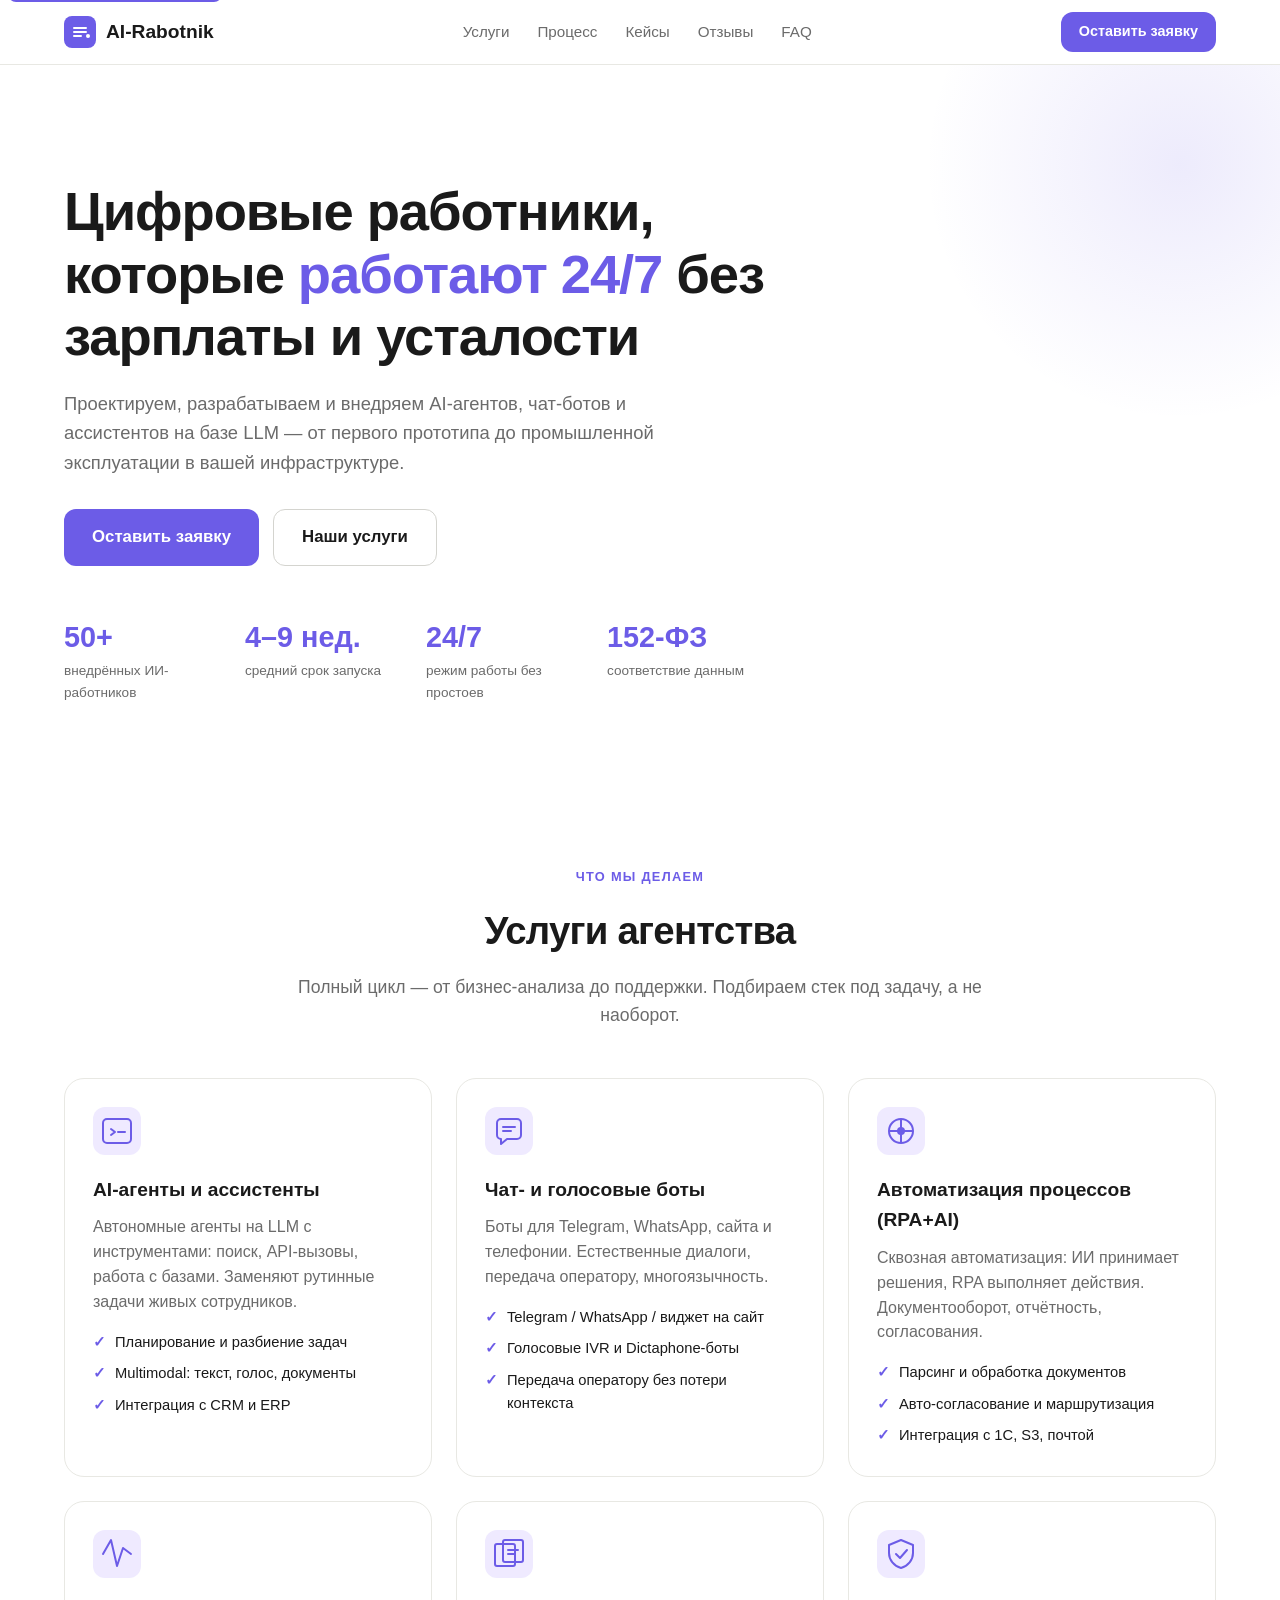
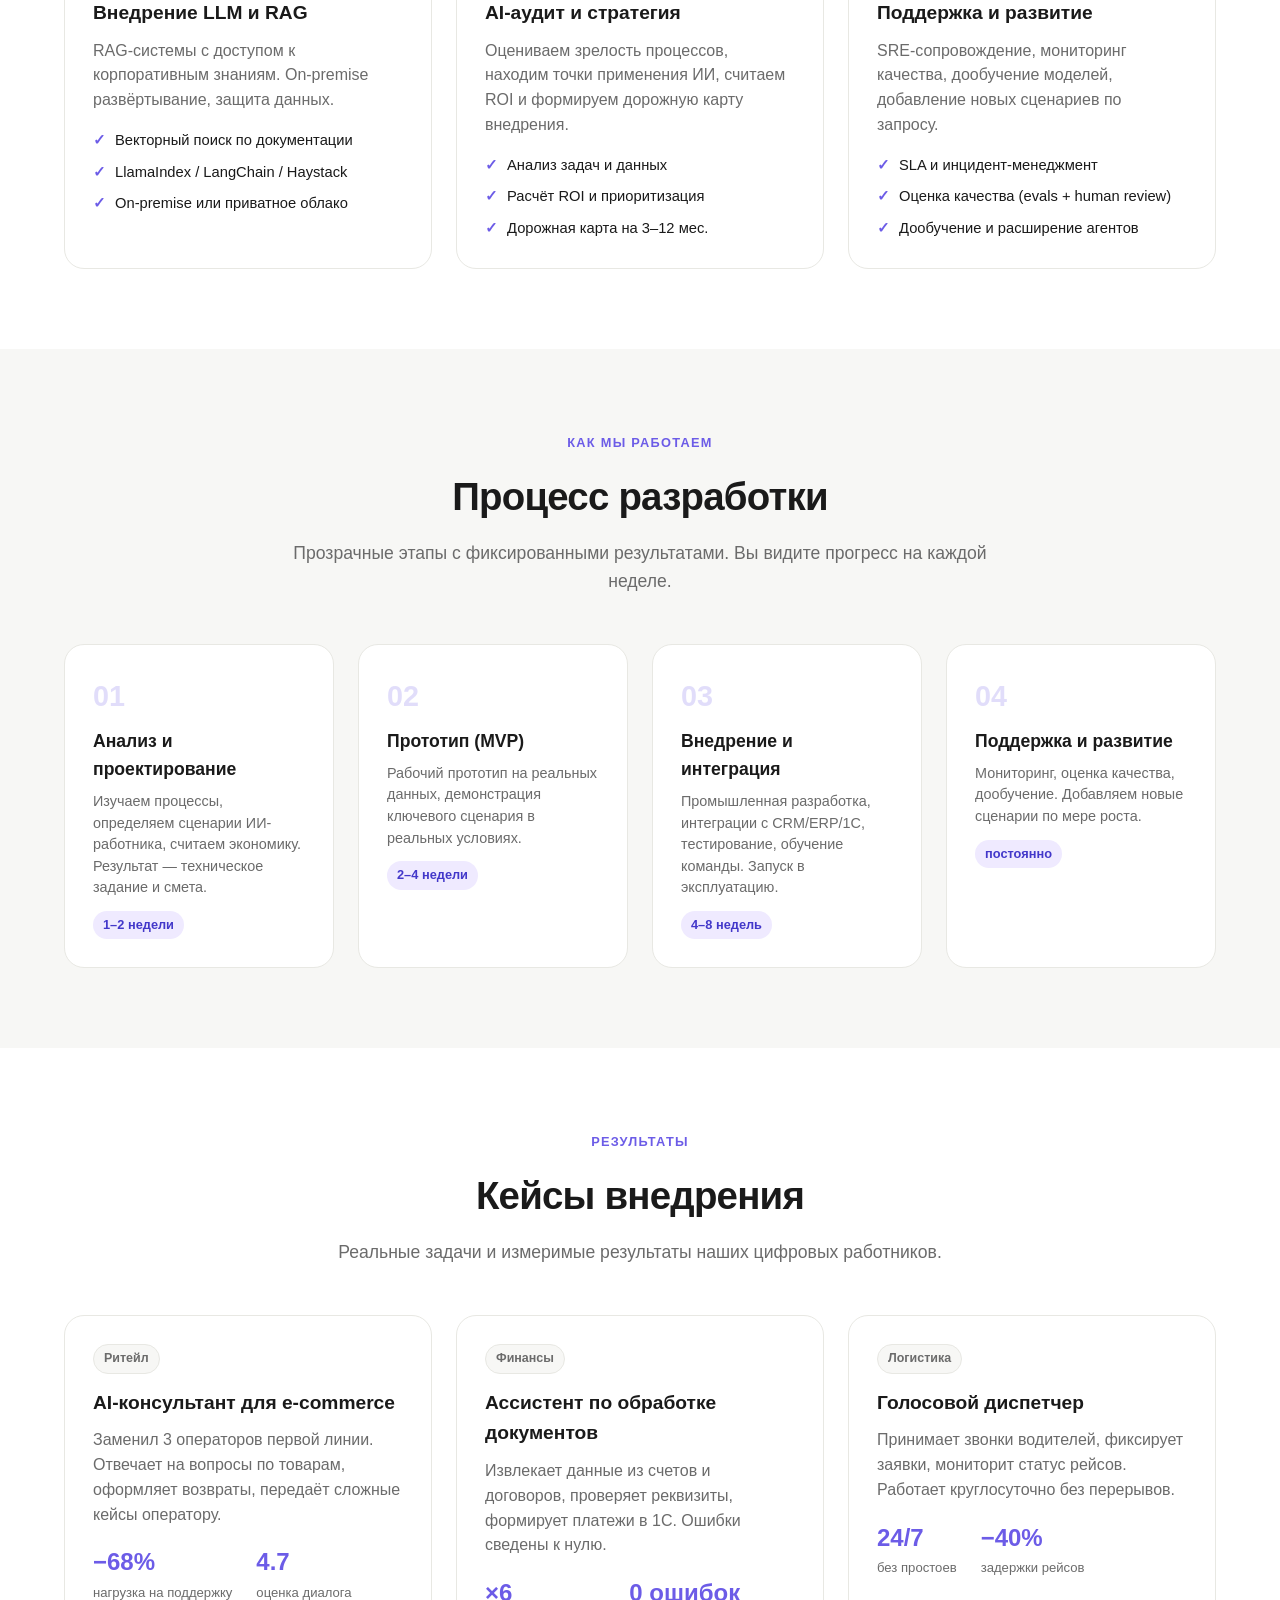
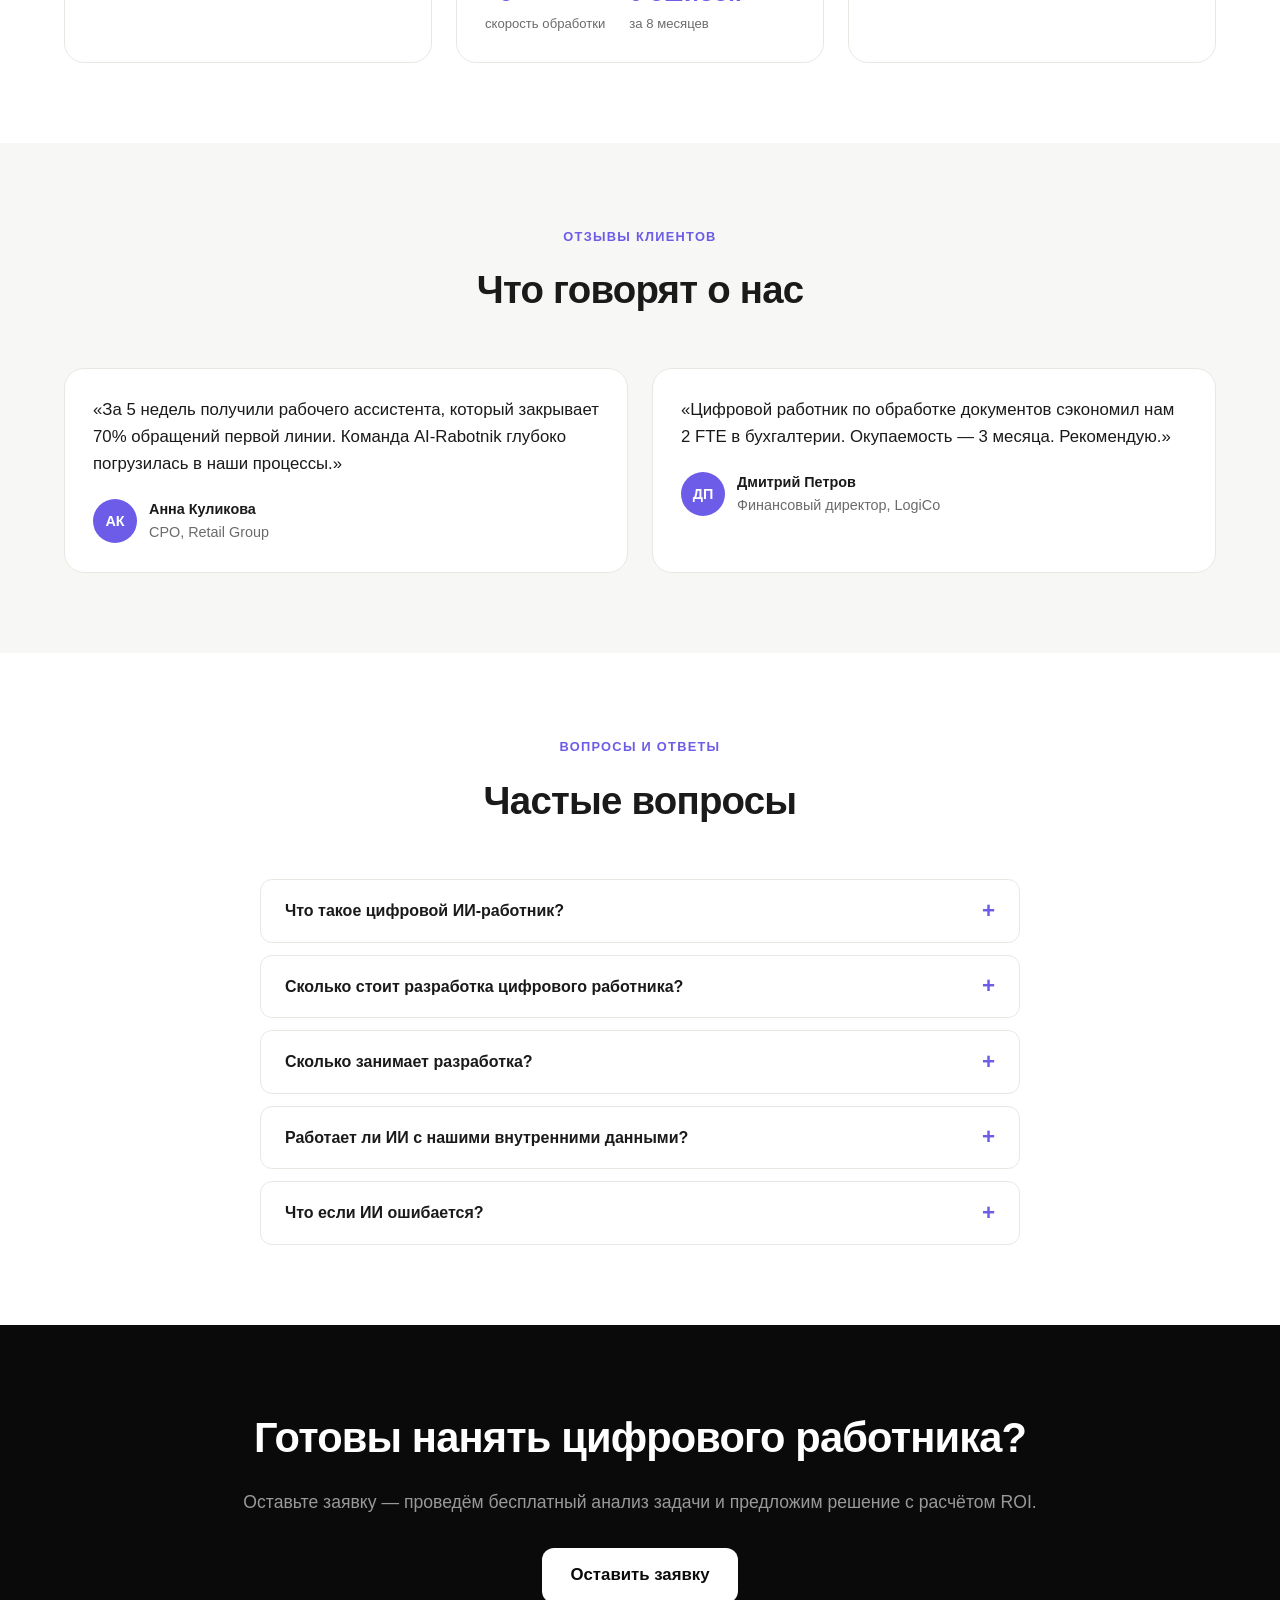
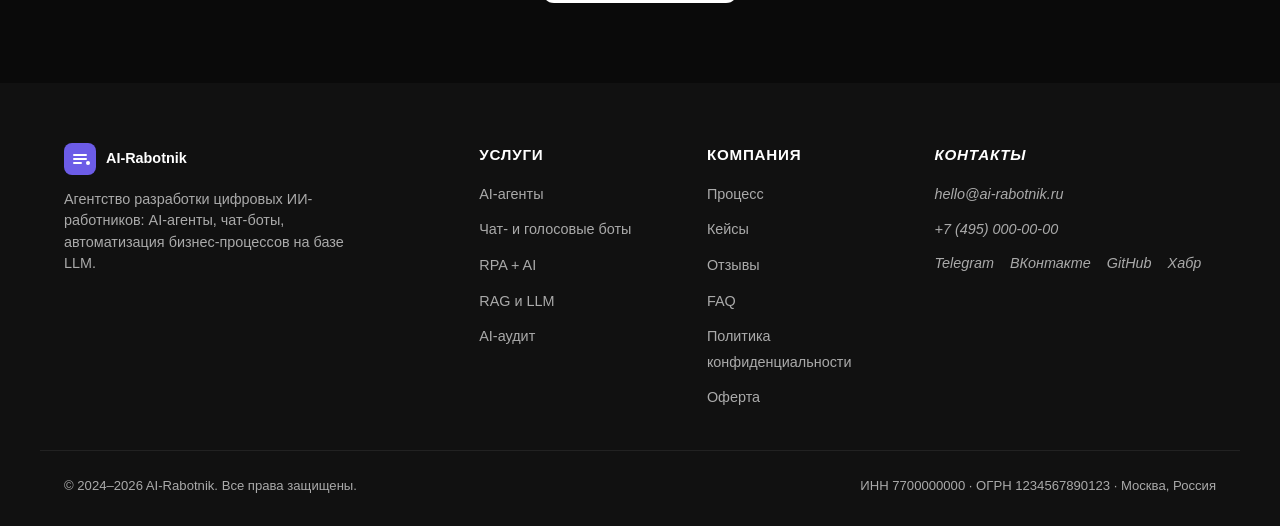
==== ai-rabotnik/index.html @ 041da6f4 "feat(ai-rabotnik): production-ready UI — responsive nav, remove AI-template tells, fix hero/burger -" ====
<!DOCTYPE html>
<html lang="ru">
<head>
<meta charset="UTF-8">
<meta name="viewport" content="width=device-width, initial-scale=1.0">
<meta name="theme-color" content="#0a0a0a">

<title>AI-Rabotnik — Разработка цифровых ИИ-работников для бизнеса</title>
<meta name="description" content="AI-Rabotnik — агентство разработки цифровых работников на базе ИИ. Создаём AI-агентов, чат-ботов, ассистентов и автоматизируем бизнес-процессы. Анализ, прототип, внедрение, поддержка.">
<meta name="keywords" content="цифровые работники, AI-агенты, ИИ-ассистенты, чат-боты, автоматизация бизнеса, AI-разработка, цифровые сотрудники, LLM-агенты, RPA, AI-автоматизация">
<meta name="author" content="AI-Rabotnik">
<meta name="robots" content="index, follow, max-snippet:-1, max-image-preview:large, max-video-preview:-1">
<meta name="googlebot" content="index, follow">
<meta name="yandex" content="index, follow">
<link rel="canonical" href="https://ai-rabotnik.ru/">

<!-- Open Graph / Facebook -->
<meta property="og:type" content="website">
<meta property="og:url" content="https://ai-rabotnik.ru/">
<meta property="og:title" content="AI-Rabotnik — Разработка цифровых ИИ-работников для бизнеса">
<meta property="og:description" content="Создаём цифровых работников на базе ИИ: AI-агенты, чат-боты, ассистенты, автоматизация бизнес-процессов. От анализа до поддержки.">
<meta property="og:image" content="https://ai-rabotnik.ru/assets/img/og-cover.png">
<meta property="og:locale" content="ru_RU">
<meta property="og:site_name" content="AI-Rabotnik">

<!-- Twitter Card -->
<meta name="twitter:card" content="summary_large_image">
<meta name="twitter:url" content="https://ai-rabotnik.ru/">
<meta name="twitter:title" content="AI-Rabotnik — Разработка цифровых ИИ-работников">
<meta name="twitter:description" content="Создаём цифровых работников на базе ИИ: AI-агенты, чат-боты, ассистенты, автоматизация бизнес-процессов.">
<meta name="twitter:image" content="https://ai-rabotnik.ru/assets/img/og-cover.png">

<!-- Icons / Manifest -->
<link rel="icon" type="image/svg+xml" href="assets/icons/favicon.svg">
<link rel="icon" type="image/png" sizes="192x192" href="assets/icons/icon-192.png">
<link rel="icon" type="image/x-icon" href="assets/icons/favicon.ico">
<link rel="apple-touch-icon" href="assets/icons/icon-192.png">
<link rel="manifest" href="manifest.json">

<!-- Preconnect для аналитики -->
<link rel="preconnect" href="https://www.google-analytics.com">
<link rel="preconnect" href="https://mc.yandex.ru">

<!-- Structured Data: Organization -->
<script type="application/ld+json">
{
  "@context": "https://schema.org",
  "@type": "Organization",
  "name": "AI-Rabotnik",
  "url": "https://ai-rabotnik.ru",
  "description": "Агентство разработки цифровых ИИ-работников: AI-агенты, чат-боты, ассистенты, автоматизация бизнес-процессов.",
  "logo": "https://ai-rabotnik.ru/assets/icons/icon-512.png",
  "email": "hello@ai-rabotnik.ru",
  "telephone": "+7-495-000-00-00",
  "address": {
    "@type": "PostalAddress",
    "addressCountry": "RU",
    "addressLocality": "Москва"
  },
  "sameAs": [
    "https://t.me/ai_rabotnik",
    "https://vk.com/ai_rabotnik",
    "https://github.com/ai-rabotnik",
    "https://habr.com/ru/users/ai-rabotnik/"
  ]
}
</script>

<!-- Structured Data: Service -->
<script type="application/ld+json">
{
  "@context": "https://schema.org",
  "@type": "ProfessionalService",
  "name": "AI-Rabotnik — Разработка цифровых ИИ-работников",
  "image": "https://ai-rabotnik.ru/assets/img/og-cover.png",
  "priceRange": "₽₽",
  "url": "https://ai-rabotnik.ru",
  "telephone": "+7-495-000-00-00",
  "address": {
    "@type": "PostalAddress",
    "addressLocality": "Москва",
    "addressCountry": "RU"
  },
  "makesOffer": [
    {"@type":"Offer","itemOffered":{"@type":"Service","name":"AI-агенты и автономные ассистенты"}},
    {"@type":"Offer","itemOffered":{"@type":"Service","name":"Чат-боты и голосовые ассистенты"}},
    {"@type":"Offer","itemOffered":{"@type":"Service","name":"Автоматизация бизнес-процессов (RPA+AI)"}},
    {"@type":"Offer","itemOffered":{"@type":"Service","name":"Внедрение LLM и RAG-систем"}}
  ]
}
</script>

<!-- Structured Data: FAQ -->
<script type="application/ld+json">
{
  "@context": "https://schema.org",
  "@type": "FAQPage",
  "mainEntity": [
    {"@type":"Question","name":"Что такое цифровой ИИ-работник?","acceptedAnswer":{"@type":"Answer","text":"Цифровой ИИ-работник — это программный агент на базе больших языковых моделей (LLM), который выполняет задачи сотрудника: отвечает клиентам, обрабатывает документы, анализирует данные и принимает решения по заданным правилам."}},
    {"@type":"Question","name":"Сколько стоит разработка цифрового работника?","acceptedAnswer":{"@type":"Answer","text":"Стоимость зависит от сложности: прототип MVP — от 150 000 ₽, корпоративное решение с интеграциями — от 500 000 ₽. Точную смету вы получите после бесплатного анализа задачи."}},
    {"@type":"Question","name":"Сколько занимает разработка?","acceptedAnswer":{"@type":"Answer","text":"Прототип (MVP) — 2–4 недели. Внедрение с интеграциями — 6–12 недель. Сроки фиксируются в договоре."}},
    {"@type":"Question","name":"Работает ли ИИ с нашими внутренними данными?","acceptedAnswer":{"@type":"Answer","text":"Да. Мы разворачиваем LLM в вашей инфраструктуре (on-premise) или в приватном облаке. Данные не покидают ваш периметр, что соответствует 152-ФЗ."}}
  ]
}
</script>

<!-- Styles -->
<link rel="stylesheet" href="styles.css">

<!--
  Аналитика (GA4 + Яндекс.Метрика).
  Скрипты загружаются ТОЛЬКО при задании реальных ID ниже — иначе не шлют
  «битых» запросов и не засоряют консоль при запуске (G-XXXXXXXXXX и 0 = выключено).
  GA_ID: ваш Measurement ID вида G-XXXXXXX
  YM_ID: ваш числовой ID счётчика Метрики
-->
<script>
  window.GA_ID = 'G-XXXXXXXXXX';   // ← замените на реальный G-... для включения GA4
  window.YM_ID = 0;                // ← замените на числовой ID для включения Метрики

  window.dataLayer = window.dataLayer || [];
  function gtag(){dataLayer.push(arguments);}
  gtag('js', new Date());

  // GA включён, только если задан реальный Measurement ID (не плейсхолдер и
  // соответствует формату G-XXXXXXXXXX, где X — буква/цифра).
  var GA_PLACEHOLDER = 'G-XXXXXXXXXX';
  var gaReady = !!window.GA_ID && window.GA_ID !== GA_PLACEHOLDER &&
                /^G-[A-Z0-9]{10}$/.test(window.GA_ID);
  if (gaReady) {
    var ga = document.createElement('script');
    ga.async = true;
    ga.src = 'https://www.googletagmanager.com/gtag/js?id=' + window.GA_ID;
    document.head.appendChild(ga);
    gtag('config', window.GA_ID, { anonymize_ip: true });
  }

  if (window.YM_ID && window.YM_ID !== 0) {
    (function(m,e,t,r,i,k,a){
      m[i]=m[i]||function(){(m[i].a=m[i].a||[]).push(arguments)};
      m[i].l=1*new Date();
      for (var j=0; j<document.scripts.length; j++) { if (document.scripts[j].src===r) { return; } }
      k=e.createElement(t), a=e.getElementsByTagName(t)[0], k.async=1, k.src=r, a.parentNode.insertBefore(k,a);
    })(window, document, "script", "https://mc.yandex.ru/metrika/tag.js", "ym");
    try { ym(window.YM_ID, "init", { clickmap:true, trackLinks:true, accurateTrackBounce:true, webvisor:true }); } catch(e){}
  }
</script>
<noscript><div><img src="https://mc.yandex.ru/watch/0" style="position:absolute;left:-9999px" alt=""></div></noscript>
</head>

<body>
<!-- Yandex.Metrika counter (noscript alt already above) -->

<!-- Skip-link для доступности -->
<a href="#main" class="skip-link" aria-label="Перейти к основному контенту">Перейти к содержимому</a>

<!-- ============ HEADER / NAV ============ -->
<header class="site-header" id="top">
  <div class="container nav-bar">
    <a href="#top" class="logo" aria-label="AI-Rabotnik — главная">
      <span class="logo-mark" aria-hidden="true">
        <svg width="32" height="32" viewBox="0 0 32 32" fill="none"><rect width="32" height="32" rx="8" fill="#6C5CE7"/><path d="M10 12h12M10 16h12M10 20h7" stroke="#fff" stroke-width="2" stroke-linecap="round"/><circle cx="24" cy="20" r="2" fill="#fff"/></svg>
      </span>
      <span class="logo-text">AI-Rabotnik</span>
    </a>
    <nav class="main-nav" aria-label="Основная навигация">
      <a href="#services">Услуги</a>
      <a href="#process">Процесс</a>
      <a href="#cases">Кейсы</a>
      <a href="#reviews">Отзывы</a>
      <a href="#faq">FAQ</a>
    </nav>
    <button class="btn btn-primary nav-cta" data-open-modal data-analytics="cta_header">Оставить заявку</button>
    <button class="burger" aria-label="Меню" aria-expanded="false" aria-controls="mobileMenu">
      <span></span><span></span><span></span>
    </button>
  </div>
  <nav class="mobile-nav" id="mobileMenu" aria-label="Мобильная навигация" hidden>
    <a href="#services">Услуги</a>
    <a href="#process">Процесс</a>
    <a href="#cases">Кейсы</a>
    <a href="#reviews">Отзывы</a>
    <a href="#faq">FAQ</a>
    <button class="btn btn-primary" data-open-modal>Оставить заявку</button>
  </nav>
</header>

<main id="main">
<!-- ============ HERO ============ -->
<section class="hero" aria-label="Главный блок">
  <div class="hero-glow" aria-hidden="true"></div>
  <div class="container">
  <div class="hero-inner">
    <h1 class="hero-title">
      Цифровые работники, которые <span class="accent">работают 24/7</span> без зарплаты и усталости
    </h1>
    <p class="hero-sub">
      Проектируем, разрабатываем и внедряем AI-агентов, чат-ботов и ассистентов на базе LLM —
      от первого прототипа до промышленной эксплуатации в вашей инфраструктуре.
    </p>
    <div class="hero-actions">
      <button class="btn btn-primary btn-lg" data-open-modal data-analytics="cta_hero">Оставить заявку</button>
      <a href="#services" class="btn btn-ghost btn-lg" data-analytics="scroll_services">Наши услуги</a>
    </div>
    <dl class="hero-stats">
      <div><dt>50+</dt><dd>внедрённых ИИ-работников</dd></div>
      <div><dt>4–9 нед.</dt><dd>средний срок запуска</dd></div>
      <div><dt>24/7</dt><dd>режим работы без простоев</dd></div>
      <div><dt>152-ФЗ</dt><dd>соответствие данным</dd></div>
    </dl>
  </div>
  </div>
</section>

<!-- ============ SERVICES ============ -->
<section class="section" id="services" aria-labelledby="services-h">
  <div class="container">
    <header class="section-head">
      <span class="eyebrow">Что мы делаем</span>
      <h2 id="services-h" class="section-title">Услуги агентства</h2>
      <p class="section-sub">Полный цикл — от бизнес-анализа до поддержки. Подбираем стек под задачу, а не наоборот.</p>
    </header>
    <div class="grid grid-3">
      <article class="card service-card">
        <div class="card-icon" aria-hidden="true">
          <svg width="40" height="40" viewBox="0 0 40 40" fill="none"><rect x="6" y="8" width="28" height="24" rx="4" stroke="currentColor" stroke-width="2"/><path d="M14 18l4 3-4 3M21 21h7" stroke="currentColor" stroke-width="2" stroke-linecap="round" stroke-linejoin="round"/></svg>
        </div>
        <h3 class="card-title">AI-агенты и ассистенты</h3>
        <p class="card-text">Автономные агенты на LLM с инструментами: поиск, API-вызовы, работа с базами. Заменяют рутинные задачи живых сотрудников.</p>
        <ul class="card-list"><li>Планирование и разбиение задач</li><li>Multimodal: текст, голос, документы</li><li>Интеграция с CRM и ERP</li></ul>
      </article>
      <article class="card service-card">
        <div class="card-icon" aria-hidden="true">
          <svg width="40" height="40" viewBox="0 0 40 40" fill="none"><path d="M8 12a4 4 0 014-4h16a4 4 0 014 4v12a4 4 0 01-4 4H18l-6 5v-5h-0a4 4 0 01-4-4V12z" stroke="currentColor" stroke-width="2" stroke-linejoin="round"/><path d="M14 16h12M14 20h8" stroke="currentColor" stroke-width="2" stroke-linecap="round"/></svg>
        </div>
        <h3 class="card-title">Чат- и голосовые боты</h3>
        <p class="card-text">Боты для Telegram, WhatsApp, сайта и телефонии. Естественные диалоги, передача оператору, многоязычность.</p>
        <ul class="card-list"><li>Telegram / WhatsApp / виджет на сайт</li><li>Голосовые IVR и Dictaphone-боты</li><li>Передача оператору без потери контекста</li></ul>
      </article>
      <article class="card service-card">
        <div class="card-icon" aria-hidden="true">
          <svg width="40" height="40" viewBox="0 0 40 40" fill="none"><circle cx="20" cy="20" r="12" stroke="currentColor" stroke-width="2"/><path d="M20 8v24M8 20h24" stroke="currentColor" stroke-width="2"/><circle cx="20" cy="20" r="4" fill="currentColor"/></svg>
        </div>
        <h3 class="card-title">Автоматизация процессов (RPA+AI)</h3>
        <p class="card-text">Сквозная автоматизация: ИИ принимает решения, RPA выполняет действия. Документооборот, отчётность, согласования.</p>
        <ul class="card-list"><li>Парсинг и обработка документов</li><li>Авто-согласование и маршрутизация</li><li>Интеграция с 1С, S3, почтой</li></ul>
      </article>
      <article class="card service-card">
        <div class="card-icon" aria-hidden="true">
          <svg width="40" height="40" viewBox="0 0 40 40" fill="none"><path d="M6 20l8-14 6 26 6-18 8 6" stroke="currentColor" stroke-width="2" stroke-linejoin="round" stroke-linecap="round"/></svg>
        </div>
        <h3 class="card-title">Внедрение LLM и RAG</h3>
        <p class="card-text">RAG-системы с доступом к корпоративным знаниям. On-premise развёртывание, защита данных.</p>
        <ul class="card-list"><li>Векторный поиск по документации</li><li>LlamaIndex / LangChain / Haystack</li><li>On-premise или приватное облако</li></ul>
      </article>
      <article class="card service-card">
        <div class="card-icon" aria-hidden="true">
          <svg width="40" height="40" viewBox="0 0 40 40" fill="none"><rect x="6" y="10" width="20" height="22" rx="2" stroke="currentColor" stroke-width="2"/><rect x="14" y="6" width="20" height="22" rx="2" stroke="currentColor" stroke-width="2"/><path d="M19 16h10M19 20h6" stroke="currentColor" stroke-width="2" stroke-linecap="round"/></svg>
        </div>
        <h3 class="card-title">AI-аудит и стратегия</h3>
        <p class="card-text">Оцениваем зрелость процессов, находим точки применения ИИ, считаем ROI и формируем дорожную карту внедрения.</p>
        <ul class="card-list"><li>Анализ задач и данных</li><li>Расчёт ROI и приоритизация</li><li>Дорожная карта на 3–12 мес.</li></ul>
      </article>
      <article class="card service-card">
        <div class="card-icon" aria-hidden="true">
          <svg width="40" height="40" viewBox="0 0 40 40" fill="none"><path d="M20 6l12 5v8c0 7-5 13-12 15-7-2-12-8-12-15v-8l12-5z" stroke="currentColor" stroke-width="2" stroke-linejoin="round"/><path d="M15 20l4 4 7-8" stroke="currentColor" stroke-width="2" stroke-linecap="round" stroke-linejoin="round"/></svg>
        </div>
        <h3 class="card-title">Поддержка и развитие</h3>
        <p class="card-text">SRE-сопровождение, мониторинг качества, дообучение моделей, добавление новых сценариев по запросу.</p>
        <ul class="card-list"><li>SLA и инцидент-менеджмент</li><li>Оценка качества (evals + human review)</li><li>Дообучение и расширение агентов</li></ul>
      </article>
    </div>
  </div>
</section>

<!-- ============ PROCESS ============ -->
<section class="section section-alt" id="process" aria-labelledby="process-h">
  <div class="container">
    <header class="section-head">
      <span class="eyebrow">Как мы работаем</span>
      <h2 id="process-h" class="section-title">Процесс разработки</h2>
      <p class="section-sub">Прозрачные этапы с фиксированными результатами. Вы видите прогресс на каждой неделе.</p>
    </header>
    <ol class="process-list">
      <li class="process-item">
        <span class="step-num">01</span>
        <h3>Анализ и проектирование</h3>
        <p>Изучаем процессы, определяем сценарии ИИ-работника, считаем экономику. Результат — техническое задание и смета.</p>
        <span class="step-time">1–2 недели</span>
      </li>
      <li class="process-item">
        <span class="step-num">02</span>
        <h3>Прототип (MVP)</h3>
        <p>Рабочий прототип на реальных данных, демонстрация ключевого сценария в реальных условиях.</p>
        <span class="step-time">2–4 недели</span>
      </li>
      <li class="process-item">
        <span class="step-num">03</span>
        <h3>Внедрение и интеграция</h3>
        <p>Промышленная разработка, интеграции с CRM/ERP/1С, тестирование, обучение команды. Запуск в эксплуатацию.</p>
        <span class="step-time">4–8 недель</span>
      </li>
      <li class="process-item">
        <span class="step-num">04</span>
        <h3>Поддержка и развитие</h3>
        <p>Мониторинг, оценка качества, дообучение. Добавляем новые сценарии по мере роста.</p>
        <span class="step-time">постоянно</span>
      </li>
    </ol>
  </div>
</section>

<!-- ============ CASES ============ -->
<section class="section" id="cases" aria-labelledby="cases-h">
  <div class="container">
    <header class="section-head">
      <span class="eyebrow">Результаты</span>
      <h2 id="cases-h" class="section-title">Кейсы внедрения</h2>
      <p class="section-sub">Реальные задачи и измеримые результаты наших цифровых работников.</p>
    </header>
    <div class="grid grid-3">
      <article class="card case-card">
        <div class="case-tag">Ритейл</div>
        <h3 class="card-title">AI-консультант для e-commerce</h3>
        <p class="card-text">Заменил 3 операторов первой линии. Отвечает на вопросы по товарам, оформляет возвраты, передаёт сложные кейсы оператору.</p>
        <dl class="case-metrics">
          <div><dt>−68%</dt><dd>нагрузка на поддержку</dd></div>
          <div><dt>4.7</dt><dd>оценка диалога</dd></div>
        </dl>
      </article>
      <article class="card case-card">
        <div class="case-tag">Финансы</div>
        <h3 class="card-title">Ассистент по обработке документов</h3>
        <p class="card-text">Извлекает данные из счетов и договоров, проверяет реквизиты, формирует платежи в 1С. Ошибки сведены к нулю.</p>
        <dl class="case-metrics">
          <div><dt>×6</dt><dd>скорость обработки</dd></div>
          <div><dt>0 ошибок</dt><dd>за 8 месяцев</dd></div>
        </dl>
      </article>
      <article class="card case-card">
        <div class="case-tag">Логистика</div>
        <h3 class="card-title">Голосовой диспетчер</h3>
        <p class="card-text">Принимает звонки водителей, фиксирует заявки, мониторит статус рейсов. Работает круглосуточно без перерывов.</p>
        <dl class="case-metrics">
          <div><dt>24/7</dt><dd>без простоев</dd></div>
          <div><dt>−40%</dt><dd>задержки рейсов</dd></div>
        </dl>
      </article>
    </div>
  </div>
</section>

<!-- ============ REVIEWS ============ -->
<section class="section section-alt" id="reviews" aria-labelledby="reviews-h">
  <div class="container">
    <header class="section-head">
      <span class="eyebrow">Отзывы клиентов</span>
      <h2 id="reviews-h" class="section-title">Что говорят о нас</h2>
    </header>
    <div class="grid grid-2">
      <figure class="card review-card">
        <blockquote>«За 5 недель получили рабочего ассистента, который закрывает 70% обращений первой линии. Команда AI-Rabotnik глубоко погрузилась в наши процессы.»</blockquote>
        <figcaption>
          <span class="avatar" aria-hidden="true">АК</span>
          <span><strong>Анна Куликова</strong><br>CPO, Retail Group</span>
        </figcaption>
      </figure>
      <figure class="card review-card">
        <blockquote>«Цифровой работник по обработке документов сэкономил нам 2 FTE в бухгалтерии. Окупаемость — 3 месяца. Рекомендую.»</blockquote>
        <figcaption>
          <span class="avatar" aria-hidden="true">ДП</span>
          <span><strong>Дмитрий Петров</strong><br>Финансовый директор, LogiCo</span>
        </figcaption>
      </figure>
    </div>
  </div>
</section>

<!-- ============ FAQ ============ -->
<section class="section" id="faq" aria-labelledby="faq-h">
  <div class="container">
    <header class="section-head">
      <span class="eyebrow">Вопросы и ответы</span>
      <h2 id="faq-h" class="section-title">Частые вопросы</h2>
    </header>
    <div class="faq-list">
      <details class="faq-item">
        <summary>Что такое цифровой ИИ-работник?</summary>
        <p>Цифровой ИИ-работник — это программный агент на базе больших языковых моделей (LLM), который выполняет задачи сотрудника: отвечает клиентам, обрабатывает документы, анализирует данные и принимает решения по заданным правилам.</p>
      </details>
      <details class="faq-item">
        <summary>Сколько стоит разработка цифрового работника?</summary>
        <p>Стоимость зависит от сложности: прототип MVP — от 150 000 ₽, корпоративное решение с интеграциями — от 500 000 ₽. Точную смету вы получите после бесплатного анализа задачи.</p>
      </details>
      <details class="faq-item">
        <summary>Сколько занимает разработка?</summary>
        <p>Прототип (MVP) — 2–4 недели. Внедрение с интеграциями — 6–12 недель. Сроки фиксируются в договоре.</p>
      </details>
      <details class="faq-item">
        <summary>Работает ли ИИ с нашими внутренними данными?</summary>
        <p>Да. Мы разворачиваем LLM в вашей инфраструктуре (on-premise) или в приватном облаке. Данные не покидают ваш периметр, что соответствует 152-ФЗ.</p>
      </details>
      <details class="faq-item">
        <summary>Что если ИИ ошибается?</summary>
        <p>Мы строим систему качества: правила (guardrails), эвалюация ответов, human-in-the-loop для критичных действий. Все диалоги логируются, периодически проводится дообучение.</p>
      </details>
    </div>
  </div>
</section>

<!-- ============ CTA ============ -->
<section class="cta-section" aria-labelledby="cta-h">
  <div class="container cta-inner">
    <h2 id="cta-h" class="cta-title">Готовы нанять цифрового работника?</h2>
    <p class="cta-sub">Оставьте заявку — проведём бесплатный анализ задачи и предложим решение с расчётом ROI.</p>
    <button class="btn btn-light btn-lg" data-open-modal data-analytics="cta_bottom">Оставить заявку</button>
  </div>
</section>
</main>

<!-- ============ FOOTER ============ -->
<footer class="site-footer">
  <div class="container footer-grid">
    <div class="footer-col footer-brand">
      <a href="#top" class="logo" aria-label="AI-Rabotnik">
        <span class="logo-mark" aria-hidden="true">
          <svg width="32" height="32" viewBox="0 0 32 32" fill="none"><rect width="32" height="32" rx="8" fill="#6C5CE7"/><path d="M10 12h12M10 16h12M10 20h7" stroke="#fff" stroke-width="2" stroke-linecap="round"/><circle cx="24" cy="20" r="2" fill="#fff"/></svg>
        </span>
        <span class="logo-text">AI-Rabotnik</span>
      </a>
      <p class="footer-desc">Агентство разработки цифровых ИИ-работников: AI-агенты, чат-боты, автоматизация бизнес-процессов на базе LLM.</p>
    </div>
    <nav class="footer-col" aria-label="Услуги">
      <h3 class="footer-h">Услуги</h3>
      <ul>
        <li><a href="#services">AI-агенты</a></li>
        <li><a href="#services">Чат- и голосовые боты</a></li>
        <li><a href="#services">RPA + AI</a></li>
        <li><a href="#services">RAG и LLM</a></li>
        <li><a href="#services">AI-аудит</a></li>
      </ul>
    </nav>
    <nav class="footer-col" aria-label="Компания">
      <h3 class="footer-h">Компания</h3>
      <ul>
        <li><a href="#process">Процесс</a></li>
        <li><a href="#cases">Кейсы</a></li>
        <li><a href="#reviews">Отзывы</a></li>
        <li><a href="#faq">FAQ</a></li>
        <li><a href="/privacy.html" rel="nofollow">Политика конфиденциальности</a></li>
        <li><a href="/offer.html" rel="nofollow">Оферта</a></li>
      </ul>
    </nav>
    <address class="footer-col footer-contacts">
      <h3 class="footer-h">Контакты</h3>
      <ul>
        <li><a href="mailto:hello@ai-rabotnik.ru">hello@ai-rabotnik.ru</a></li>
        <li><a href="tel:+74950000000">+7 (495) 000-00-00</a></li>
        <li class="social-row">
          <a href="https://t.me/ai_rabotnik" target="_blank" rel="noopener" aria-label="Telegram">Telegram</a>
          <a href="https://vk.com/ai_rabotnik" target="_blank" rel="noopener" aria-label="ВКонтакте">ВКонтакте</a>
          <a href="https://github.com/ai-rabotnik" target="_blank" rel="noopener" aria-label="GitHub">GitHub</a>
          <a href="https://habr.com/ru/users/ai-rabotnik/" target="_blank" rel="noopener" aria-label="Хабр">Хабр</a>
        </li>
      </ul>
    </address>
  </div>
  <div class="container footer-bottom">
    <p>&copy; 2024–<span id="year"></span> AI-Rabotnik. Все права защищены.</p>
    <p class="footer-meta">ИНН 7700000000 · ОГРН 1234567890123 · Москва, Россия</p>
  </div>
</footer>

<!-- ============ MODAL FORM ============ -->
<div class="modal-overlay" id="modalOverlay" hidden>
  <div class="modal" role="dialog" aria-modal="true" aria-labelledby="modalTitle">
    <button class="modal-close" data-close-modal aria-label="Закрыть">&times;</button>
    <h2 id="modalTitle" class="modal-title">Оставить заявку</h2>
    <p class="modal-sub">Заполните форму — мы свяжемся в течение рабочего дня и проведём бесплатный анализ задачи.</p>
    <form id="leadForm" class="lead-form" novalidate>
      <div class="form-row">
        <label for="f-name">Имя <span class="req">*</span></label>
        <input type="text" id="f-name" name="name" required autocomplete="name" placeholder="Как к вам обращаться">
      </div>
      <div class="form-row">
        <label for="f-company">Компания</label>
        <input type="text" id="f-company" name="company" autocomplete="organization" placeholder="Название компании">
      </div>
      <div class="form-row">
        <label for="f-email">Email <span class="req">*</span></label>
        <input type="email" id="f-email" name="email" required autocomplete="email" placeholder="you@company.ru">
      </div>
      <div class="form-row">
        <label for="f-phone">Телефон</label>
        <input type="tel" id="f-phone" name="phone" autocomplete="tel" placeholder="+7 (___) ___-__-__">
      </div>
      <div class="form-row">
        <label for="f-task">Задача <span class="req">*</span></label>
        <textarea id="f-task" name="task" required rows="3" placeholder="Опишите процесс, который хотите автоматизировать"></textarea>
      </div>
      <label class="consent">
        <input type="checkbox" id="f-consent" required>
        <span>Я согласен с <a href="/privacy.html" target="_blank">политикой конфиденциальности</a> и обработкой персональных данных.</span>
      </label>
      <button type="submit" class="btn btn-primary btn-block" data-analytics="form_submit">Отправить заявку</button>
      <p class="form-success" id="formSuccess" hidden>Спасибо! Заявка отправлена. Мы свяжемся с вами в ближайшее время.</p>
      <p class="form-error" id="formError" hidden>Произошла ошибка отправки. Попробуйте ещё раз или напишите на hello@ai-rabotnik.ru.</p>
    </form>
  </div>
</div>

<button class="scroll-top" aria-label="Наверх" hidden>↑</button>

<script src="app.js" defer></script>
</body>
</html>
---- ai-rabotnik/styles.css ----
/* ============================================
   AI-Rabotnik — styles.css
   Монохромная база + фиолетовый акцент (Notion-like)
   ============================================ */

:root {
  /* Palette */
  --bg: #ffffff;
  --bg-alt: #f7f7f5;
  --bg-dark: #0a0a0a;
  --text: #1a1a1a;
  --text-muted: #6b6b6b;
  --border: #e8e8e3;
  --border-strong: #d4d4cf;
  --accent: #6C5CE7;
  --accent-hover: #5B4BD6;
  --accent-light: #efeaff;
  --accent-dark: #4338CA;
  --success: #16a34a;
  --danger: #dc2626;
  --radius: 12px;
  --radius-lg: 20px;
  --shadow-sm: 0 1px 3px rgba(0,0,0,.04), 0 1px 2px rgba(0,0,0,.03);
  --shadow-md: 0 4px 16px rgba(0,0,0,.06), 0 1px 4px rgba(0,0,0,.04);
  --shadow-lg: 0 12px 40px rgba(0,0,0,.08), 0 4px 12px rgba(0,0,0,.05);
  --max-w: 1200px;
  --font: -apple-system, BlinkMacSystemFont, 'Segoe UI', Roboto, 'Helvetica Neue', Arial, sans-serif;
  --font-mono: ui-monospace, SFMono-Regular, 'SF Mono', Menlo, Consolas, monospace;
  --transition: .25s cubic-bezier(.4,0,.2,1);
}

/* Reset */
*, *::before, *::after { box-sizing: border-box; }
* { margin: 0; padding: 0; }
html { scroll-behavior: smooth; -webkit-text-size-adjust: 100%; }
body {
  font-family: var(--font);
  font-size: 16px;
  line-height: 1.6;
  color: var(--text);
  background: var(--bg);
  -webkit-font-smoothing: antialiased;
  -moz-osx-font-smoothing: grayscale;
  overflow-x: hidden;
}
a { color: inherit; text-decoration: none; }
ul, ol { list-style: none; }
img, svg { display: block; max-width: 100%; }
button { font: inherit; cursor: pointer; border: none; background: none; }
input, textarea { font: inherit; }
:focus-visible { outline: 2px solid var(--accent); outline-offset: 2px; }

.container { max-width: var(--max-w); margin: 0 auto; padding: 0 24px; }

/* Skip link */
.skip-link {
  position: absolute; top: -40px; left: 8px;
  background: var(--accent); color: #fff;
  padding: 8px 16px; border-radius: 0 0 8px 8px;
  z-index: 9999; transition: top .2s;
}
.skip-link:focus { top: 0; }

/* Buttons */
.btn {
  display: inline-flex; align-items: center; justify-content: center;
  gap: 8px; padding: 10px 20px;
  border-radius: var(--radius);
  font-weight: 600; font-size: .95rem;
  transition: var(--transition);
  white-space: nowrap;
}
.btn-primary { background: var(--accent); color: #fff; }
.btn-primary:hover { background: var(--accent-hover); transform: translateY(-1px); box-shadow: 0 4px 12px rgba(108,92,231,.3); }
.btn-ghost { background: transparent; border: 1px solid var(--border-strong); color: var(--text); }
.btn-ghost:hover { border-color: var(--accent); color: var(--accent); }
.btn-light { background: #fff; color: var(--bg-dark); }
.btn-light:hover { transform: translateY(-1px); box-shadow: var(--shadow-lg); }
.btn-lg { padding: 14px 28px; font-size: 1.05rem; }
.btn-block { width: 100%; }

/* ============ HEADER ============ */
.site-header {
  position: sticky; top: 0; z-index: 100;
  background: rgba(255,255,255,.85);
  backdrop-filter: blur(12px);
  -webkit-backdrop-filter: blur(12px);
  border-bottom: 1px solid var(--border);
}
.nav-bar { display: flex; align-items: center; justify-content: space-between; gap: 24px; height: 64px; }
.logo { display: flex; align-items: center; gap: 10px; font-weight: 700; font-size: 1.2rem; }
.logo-mark { display: flex; }
.main-nav { display: flex; gap: 28px; }
.main-nav a { color: var(--text-muted); font-weight: 500; font-size: .95rem; transition: color .2s; position: relative; }
.main-nav a:hover { color: var(--text); }
.main-nav a::after { content: ''; position: absolute; bottom: -4px; left: 0; width: 0; height: 2px; background: var(--accent); transition: width .2s; }
.main-nav a:hover::after { width: 100%; }
.nav-cta { font-size: .9rem; padding: 8px 18px; }
.burger { display: none; flex-direction: column; gap: 5px; padding: 8px; }
.burger span { width: 22px; height: 2px; background: var(--text); border-radius: 2px; transition: var(--transition); }
/* Бургер не отображается на десктопе (показывается только в @media <=900px) */
.mobile-nav { display: none; flex-direction: column; gap: 16px; padding: 20px 24px; background: #fff; border-bottom: 1px solid var(--border); }
.mobile-nav[hidden] { display: none; }
.mobile-nav a { color: var(--text); font-weight: 500; font-size: 1rem; padding: 6px 0; }
.mobile-nav .btn { margin-top: 8px; }

/* HERO — без декоративного badge (удалён как шаблонный AI-маркер) */
.hero { position: relative; padding: 100px 0 80px; overflow: hidden; }
.hero-glow {
  position: absolute; top: -200px; right: -200px;
  width: 600px; height: 600px;
  background: radial-gradient(circle, rgba(108,92,231,.12) 0%, transparent 60%);
  border-radius: 50%; pointer-events: none;
}
.hero-inner { position: relative; max-width: 760px; padding-top: 16px; }
.hero-title { font-size: clamp(2rem, 5vw, 3.4rem); line-height: 1.15; font-weight: 700; letter-spacing: -0.02em; margin-bottom: 20px; }
.hero-title .accent { color: var(--accent); }
.hero-sub { font-size: 1.15rem; color: var(--text-muted); margin-bottom: 32px; max-width: 620px; }
.hero-actions { display: flex; gap: 14px; flex-wrap: wrap; margin-bottom: 48px; }
.hero-stats { display: grid; grid-template-columns: repeat(4, 1fr); gap: 24px; max-width: 700px; }
.hero-stats dt { font-size: 1.8rem; font-weight: 700; color: var(--accent); }
.hero-stats dd { font-size: .85rem; color: var(--text-muted); }

/* TRUST BAR — удалён (шаблонная строка брендов-маркеров AI-генерации) */

/* ============ SECTIONS ============ */
.section { padding: 80px 0; }
.section-alt { background: var(--bg-alt); }
.section-head { max-width: 720px; margin: 0 auto 48px; text-align: center; }
.eyebrow { display: inline-block; font-size: .8rem; text-transform: uppercase; letter-spacing: .1em; color: var(--accent); font-weight: 700; margin-bottom: 12px; }
.section-title { font-size: clamp(1.6rem, 3.5vw, 2.4rem); font-weight: 700; letter-spacing: -0.02em; margin-bottom: 12px; }
.section-sub { font-size: 1.1rem; color: var(--text-muted); }

/* Grid */
.grid { display: grid; gap: 24px; }
.grid-2 { grid-template-columns: repeat(2, 1fr); }
.grid-3 { grid-template-columns: repeat(3, 1fr); }

/* Card */
.card { background: var(--bg); border: 1px solid var(--border); border-radius: var(--radius-lg); padding: 28px; transition: var(--transition); }
.card:hover { box-shadow: var(--shadow-md); transform: translateY(-2px); border-color: var(--border-strong); }
.card-icon { width: 48px; height: 48px; display: flex; align-items: center; justify-content: center; background: var(--accent-light); color: var(--accent); border-radius: 12px; margin-bottom: 20px; }
.card-title { font-size: 1.2rem; font-weight: 600; margin-bottom: 10px; }
.card-text { color: var(--text-muted); margin-bottom: 16px; line-height: 1.55; }
.card-list { display: flex; flex-direction: column; gap: 8px; }
.card-list li { padding-left: 22px; position: relative; color: var(--text); font-size: .92rem; }
.card-list li::before { content: '✓'; position: absolute; left: 0; color: var(--accent); font-weight: 700; }

/* Process */
.process-list { display: grid; grid-template-columns: repeat(4, 1fr); gap: 24px; counter-reset: step; }
.process-item { background: var(--bg); border: 1px solid var(--border); border-radius: var(--radius-lg); padding: 28px; position: relative; }
.process-item h3 { font-size: 1.1rem; font-weight: 600; margin-bottom: 8px; }
.process-item p { color: var(--text-muted); font-size: .9rem; line-height: 1.5; }
.step-num { display: inline-block; font-size: 1.8rem; font-weight: 700; color: var(--accent); opacity: .2; margin-bottom: 8px; }
.step-time { display: inline-block; margin-top: 12px; padding: 4px 10px; background: var(--accent-light); color: var(--accent-dark); border-radius: 100px; font-size: .8rem; font-weight: 600; }

/* Cases */
.case-tag { display: inline-block; background: var(--bg-alt); border: 1px solid var(--border); padding: 4px 10px; border-radius: 100px; font-size: .78rem; font-weight: 600; color: var(--text-muted); margin-bottom: 14px; }
.case-metrics { display: flex; gap: 24px; margin-top: 16px; }
.case-metrics dt { font-size: 1.5rem; font-weight: 700; color: var(--accent); }
.case-metrics dd { font-size: .82rem; color: var(--text-muted); }

/* Reviews */
.review-card { display: flex; flex-direction: column; gap: 20px; }
.review-card blockquote { font-size: 1.05rem; line-height: 1.6; color: var(--text); }
.review-card figcaption { display: flex; align-items: center; gap: 12px; }
.review-card .avatar { width: 44px; height: 44px; border-radius: 50%; background: var(--accent); color: #fff; display: flex; align-items: center; justify-content: center; font-weight: 700; font-size: .9rem; }
.review-card figcaption span:last-child { font-size: .9rem; color: var(--text-muted); }
.review-card figcaption strong { color: var(--text); }

/* FAQ */
.faq-list { max-width: 760px; margin: 0 auto; display: flex; flex-direction: column; gap: 12px; }
.faq-item { background: var(--bg); border: 1px solid var(--border); border-radius: var(--radius); padding: 0; transition: var(--transition); overflow: hidden; }
.faq-item[open] { border-color: var(--accent); box-shadow: var(--shadow-sm); }
.faq-item summary { padding: 18px 24px; font-weight: 600; cursor: pointer; list-style: none; display: flex; justify-content: space-between; align-items: center; }
.faq-item summary::-webkit-details-marker { display: none; }
.faq-item summary::after { content: '+'; font-size: 1.4rem; color: var(--accent); transition: transform .2s; line-height: 1; }
.faq-item[open] summary::after { transform: rotate(45deg); }
.faq-item p { padding: 0 24px 18px; color: var(--text-muted); line-height: 1.6; }

/* CTA section */
.cta-section { background: var(--bg-dark); padding: 80px 0; text-align: center; }
.cta-inner { max-width: 640px; }
.cta-title { color: #fff; font-size: clamp(1.6rem, 4vw, 2.6rem); font-weight: 700; letter-spacing: -0.02em; margin-bottom: 16px; }
.cta-sub { color: #999; font-size: 1.1rem; margin-bottom: 32px; }

/* ============ FOOTER ============ */
.site-footer { background: #111; color: #aaa; padding: 60px 0 30px; }
.footer-grid { display: grid; grid-template-columns: 2fr 1fr 1fr 1.5fr; gap: 40px; margin-bottom: 40px; }
.footer-brand .logo { margin-bottom: 14px; }
.footer-brand .logo-text { color: #fff; }
.footer-desc { font-size: .9rem; line-height: 1.5; max-width: 280px; }
.footer-h { color: #fff; font-size: .95rem; font-weight: 600; margin-bottom: 14px; text-transform: uppercase; letter-spacing: .05em; }
.footer-col ul { display: flex; flex-direction: column; gap: 10px; }
.footer-col a, .footer-contacts a { color: #aaa; font-size: .9rem; transition: color .2s; }
.footer-col a:hover, .footer-contacts a:hover { color: var(--accent); }
.social-row { display: flex; flex-wrap: wrap; gap: 16px; }
.footer-bottom { border-top: 1px solid #222; padding-top: 24px; display: flex; justify-content: space-between; align-items: center; flex-wrap: wrap; gap: 12px; font-size: .82rem; }

/* ============ MODAL ============ */
.modal-overlay {
  position: fixed; inset: 0; z-index: 1000;
  background: rgba(10,10,10,.55);
  backdrop-filter: blur(4px);
  display: flex; align-items: center; justify-content: center;
  padding: 20px; opacity: 0; transition: opacity .2s;
}
.modal-overlay[hidden] { display: none; }
.modal-overlay:not([hidden]) { opacity: 1; }
.modal {
  background: #fff; border-radius: var(--radius-lg);
  width: 100%; max-width: 480px; max-height: 90vh; overflow-y: auto;
  padding: 36px; position: relative;
  box-shadow: var(--shadow-lg);
  transform: translateY(20px) scale(.98); transition: transform .25s;
}
.modal-overlay:not([hidden]) .modal { transform: translateY(0) scale(1); }
.modal-close { position: absolute; top: 14px; right: 14px; width: 36px; height: 36px; font-size: 1.4rem; color: var(--text-muted); display: flex; align-items: center; justify-content: center; border-radius: 50%; transition: var(--transition); }
.modal-close:hover { background: var(--bg-alt); color: var(--text); }
.modal-title { font-size: 1.5rem; font-weight: 700; margin-bottom: 8px; }
.modal-sub { color: var(--text-muted); font-size: .92rem; margin-bottom: 24px; }

/* Form */
.lead-form { display: flex; flex-direction: column; gap: 16px; }
.form-row { display: flex; flex-direction: column; gap: 6px; }
.form-row label { font-size: .85rem; font-weight: 600; }
.req { color: var(--danger); }
.form-row input, .form-row textarea {
  border: 1px solid var(--border-strong); border-radius: 10px;
  padding: 10px 14px; font-size: .95rem; transition: var(--transition);
  background: var(--bg);
}
.form-row input:focus, .form-row textarea:focus { border-color: var(--accent); box-shadow: 0 0 0 3px var(--accent-light); outline: none; }
.form-row textarea { resize: vertical; }
.consent { display: flex; gap: 10px; align-items: flex-start; font-size: .82rem; color: var(--text-muted); }
.consent input { margin-top: 3px; }
.consent a { color: var(--accent); text-decoration: underline; }
.form-success { background: #eefdf3; color: #166534; padding: 12px 16px; border-radius: 10px; font-weight: 600; text-align: center; }
.form-error { margin-top: 8px; background: #fef2f2; color: #991b1b; padding: 12px 16px; border-radius: 10px; font-weight: 600; text-align: center; }

/* Scroll top */
.scroll-top {
  position: fixed; bottom: 24px; right: 24px; z-index: 90;
  width: 44px; height: 44px; border-radius: 50%;
  background: var(--accent); color: #fff; font-size: 1.2rem;
  box-shadow: var(--shadow-md); transition: var(--transition);
}
.scroll-top:hover { background: var(--accent-hover); transform: translateY(-2px); }

/* ============ RESPONSIVE ============ */
/* Десктоп (>900px): только обычная навигация, бургер и мобильное меню скрыты. */
.main-nav { display: flex; }
.burger { display: none; }
.mobile-nav { display: none; }

@media (max-width: 900px) {
  /* Мобильный/планшет: обычная навигация и CTA скрываются, показывается бургер. */
  .main-nav { display: none; }
  .nav-cta { display: none; }
  .burger { display: flex; }
  /* Мобильное меню — выпадающая панель под шапкой */
  .mobile-nav {
    display: flex;
    flex-direction: column; gap: 4px;
    padding: 12px 24px 20px;
    background: #fff; border-bottom: 1px solid var(--border);
    box-shadow: var(--shadow-sm);
  }
  .mobile-nav a {
    color: var(--text); font-weight: 500; font-size: 1.05rem;
    padding: 12px 4px;                 /* >=44px тач-цель */
    border-bottom: 1px solid var(--border);
  }
  .mobile-nav a:last-of-type { border-bottom: none; }
  .mobile-nav .btn { margin-top: 12px; }
  /* Бургер → крестик при открытом меню */
  .burger[aria-expanded="true"] span:nth-child(1) { transform: translateY(7px) rotate(45deg); }
  .burger[aria-expanded="true"] span:nth-child(2) { opacity: 0; }
  .burger[aria-expanded="true"] span:nth-child(3) { transform: translateY(-7px) rotate(-45deg); }

  .grid-3 { grid-template-columns: repeat(2, 1fr); }
  .process-list { grid-template-columns: repeat(2, 1fr); }
  .footer-grid { grid-template-columns: 1fr 1fr; }
}
@media (max-width: 600px) {
  .container { padding: 0 16px; }
  .section { padding: 56px 0; }
  .hero { padding: 60px 0 50px; }
  .grid-2, .grid-3 { grid-template-columns: 1fr; }
  .process-list { grid-template-columns: 1fr; }
  .footer-grid { grid-template-columns: 1fr; }
  .hero-stats { grid-template-columns: repeat(2, 1fr); }
  .footer-bottom { flex-direction: column; text-align: center; }
  .modal { padding: 24px; }
}
/* Крупные экраны: чуть больше воздуха в шапке */
@media (min-width: 1201px) {
  .container { max-width: var(--max-w); }
}

/* Reduced motion */
@media (prefers-reduced-motion: reduce) {
  *, *::before, *::after { animation-duration: .01ms !important; transition-duration: .01ms !important; }
  html { scroll-behavior: auto; }
}

/* Print */
@media print {
  .site-header, .modal-overlay, .scroll-top, .hero-actions, .cta-section { display: none; }
  body { color: #000; background: #fff; }
}
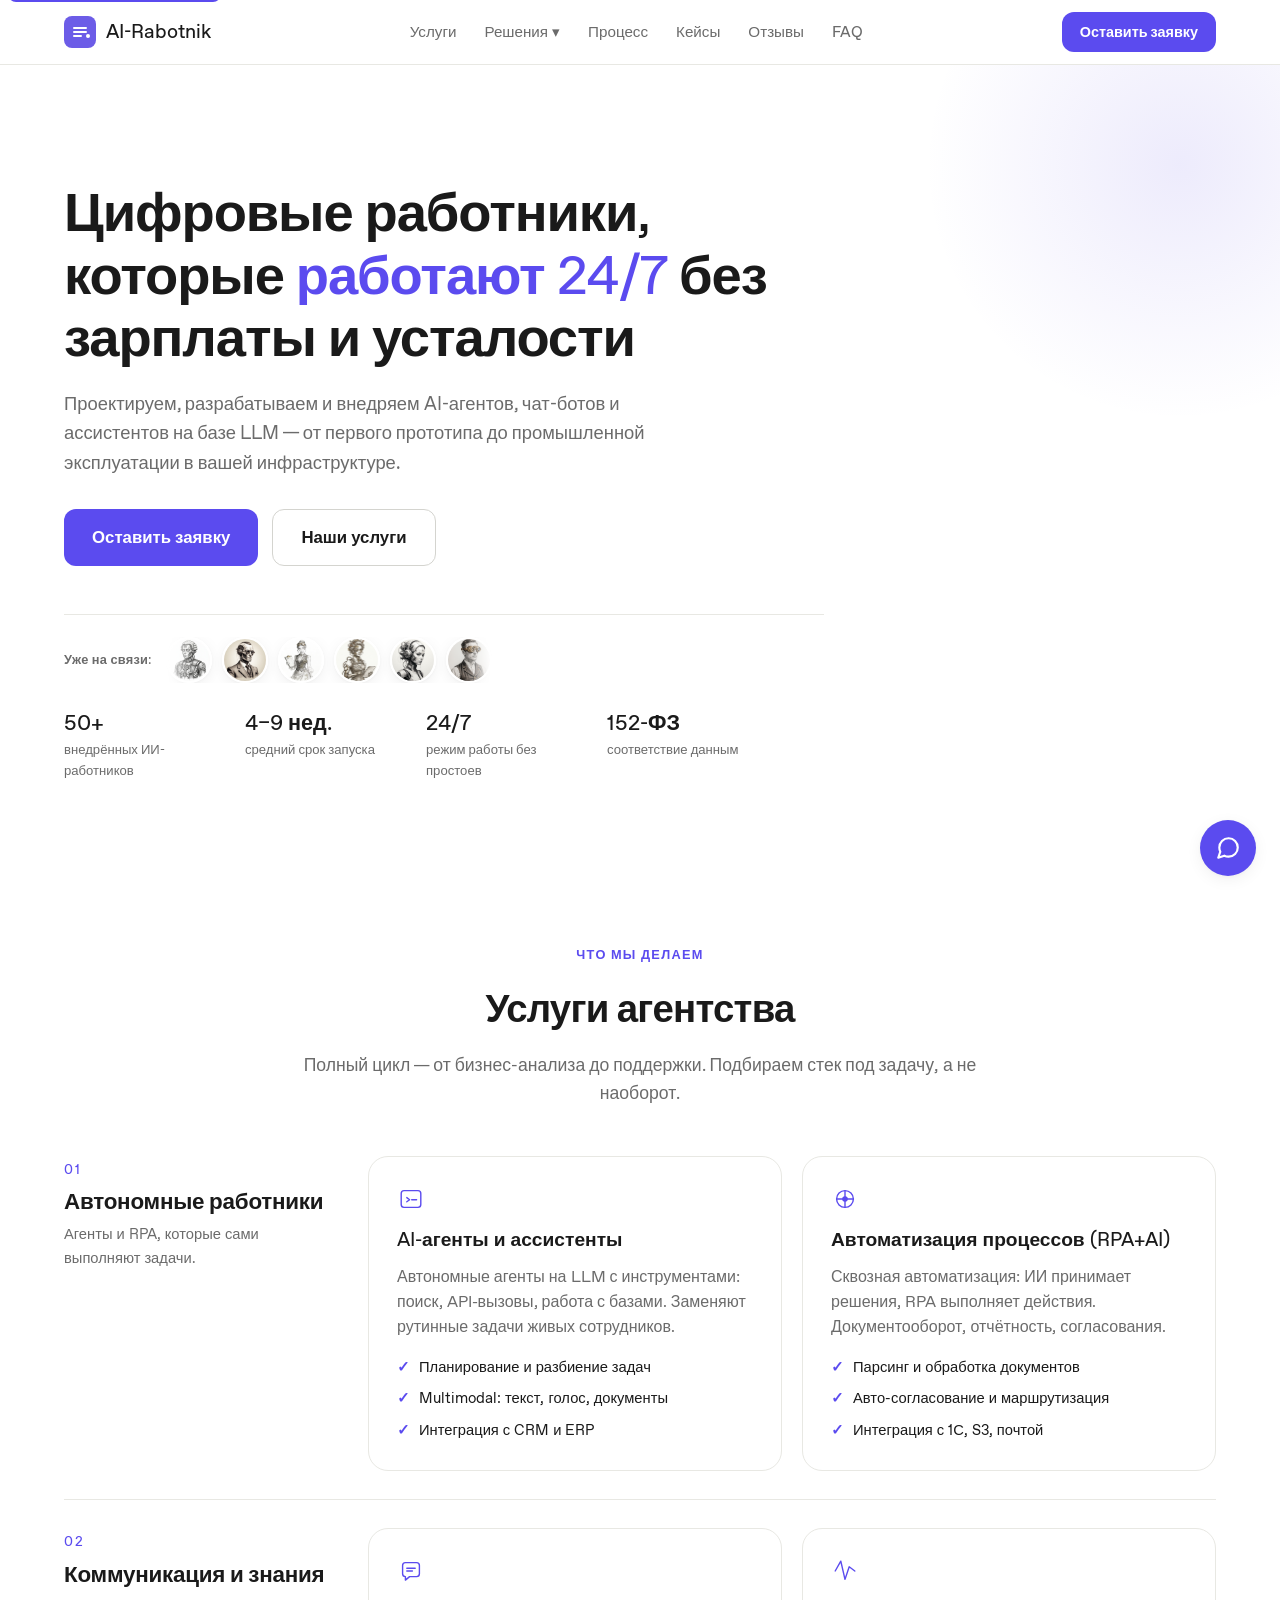
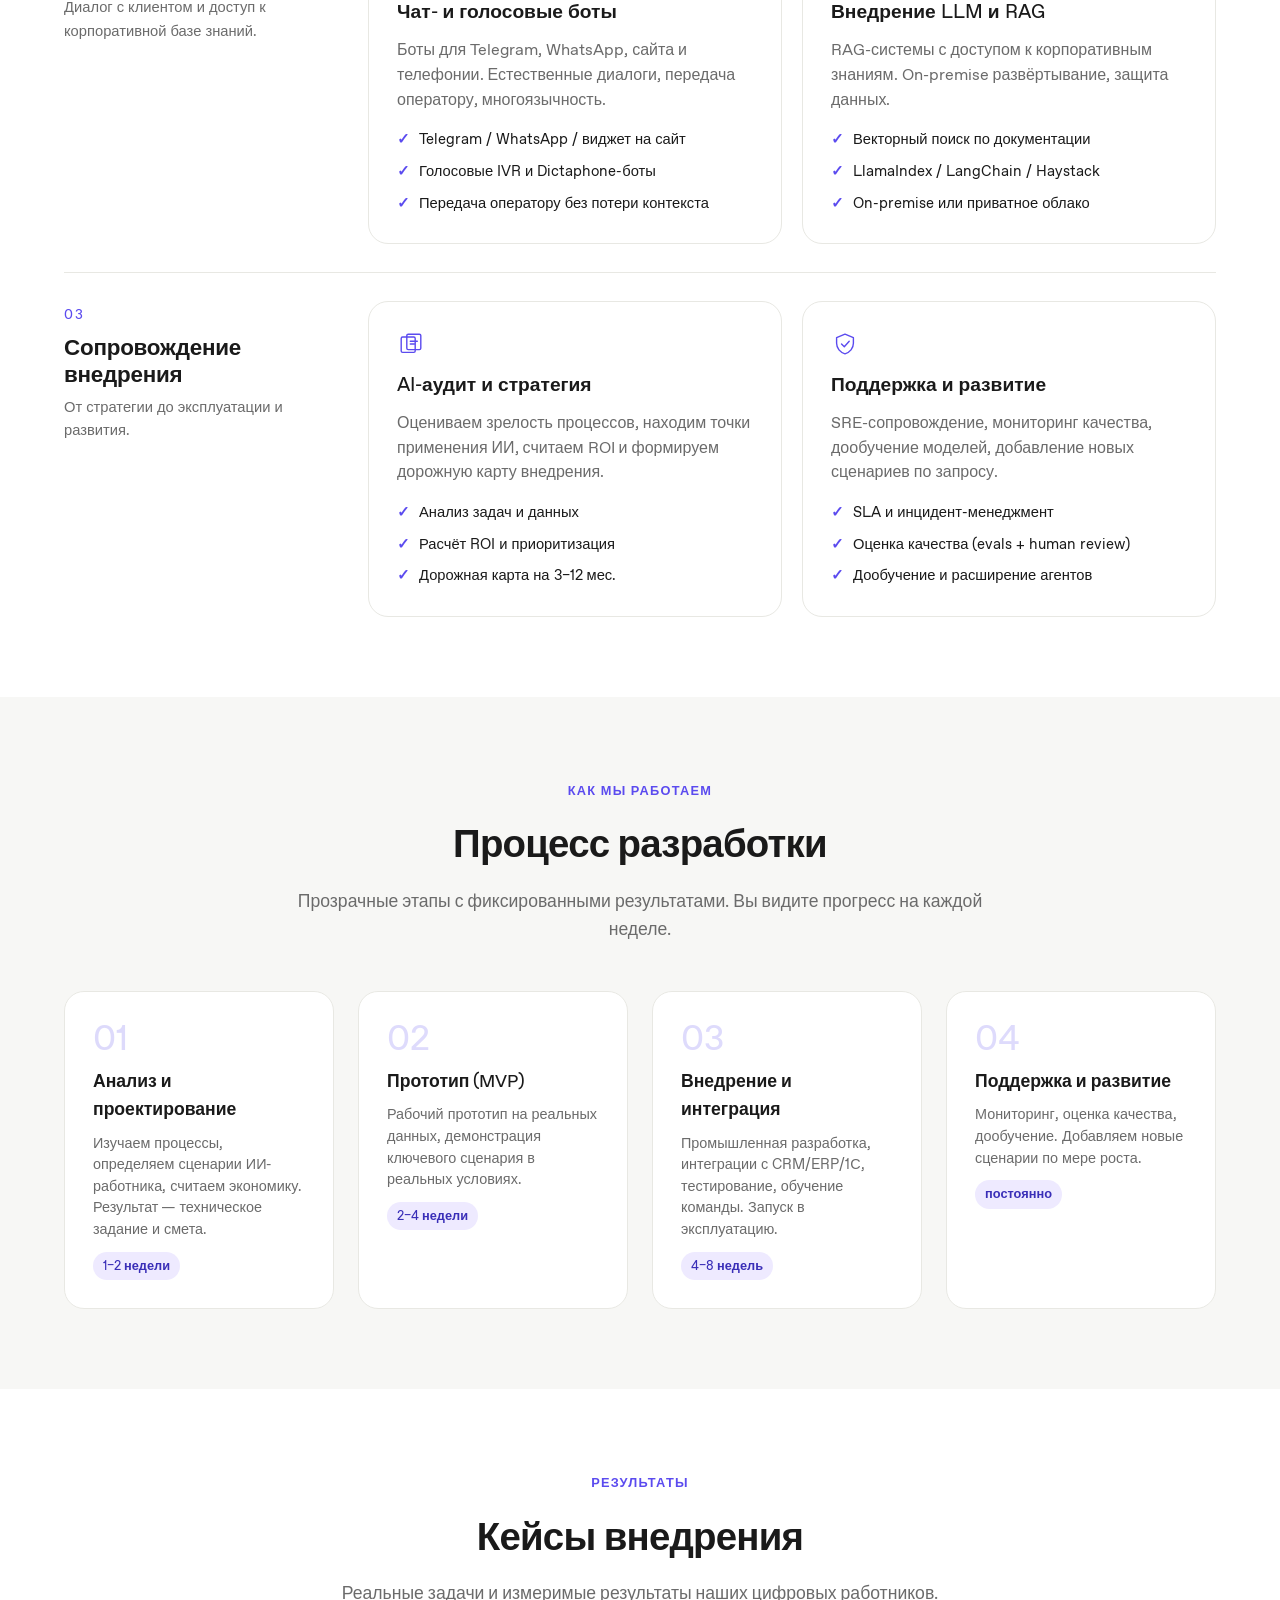
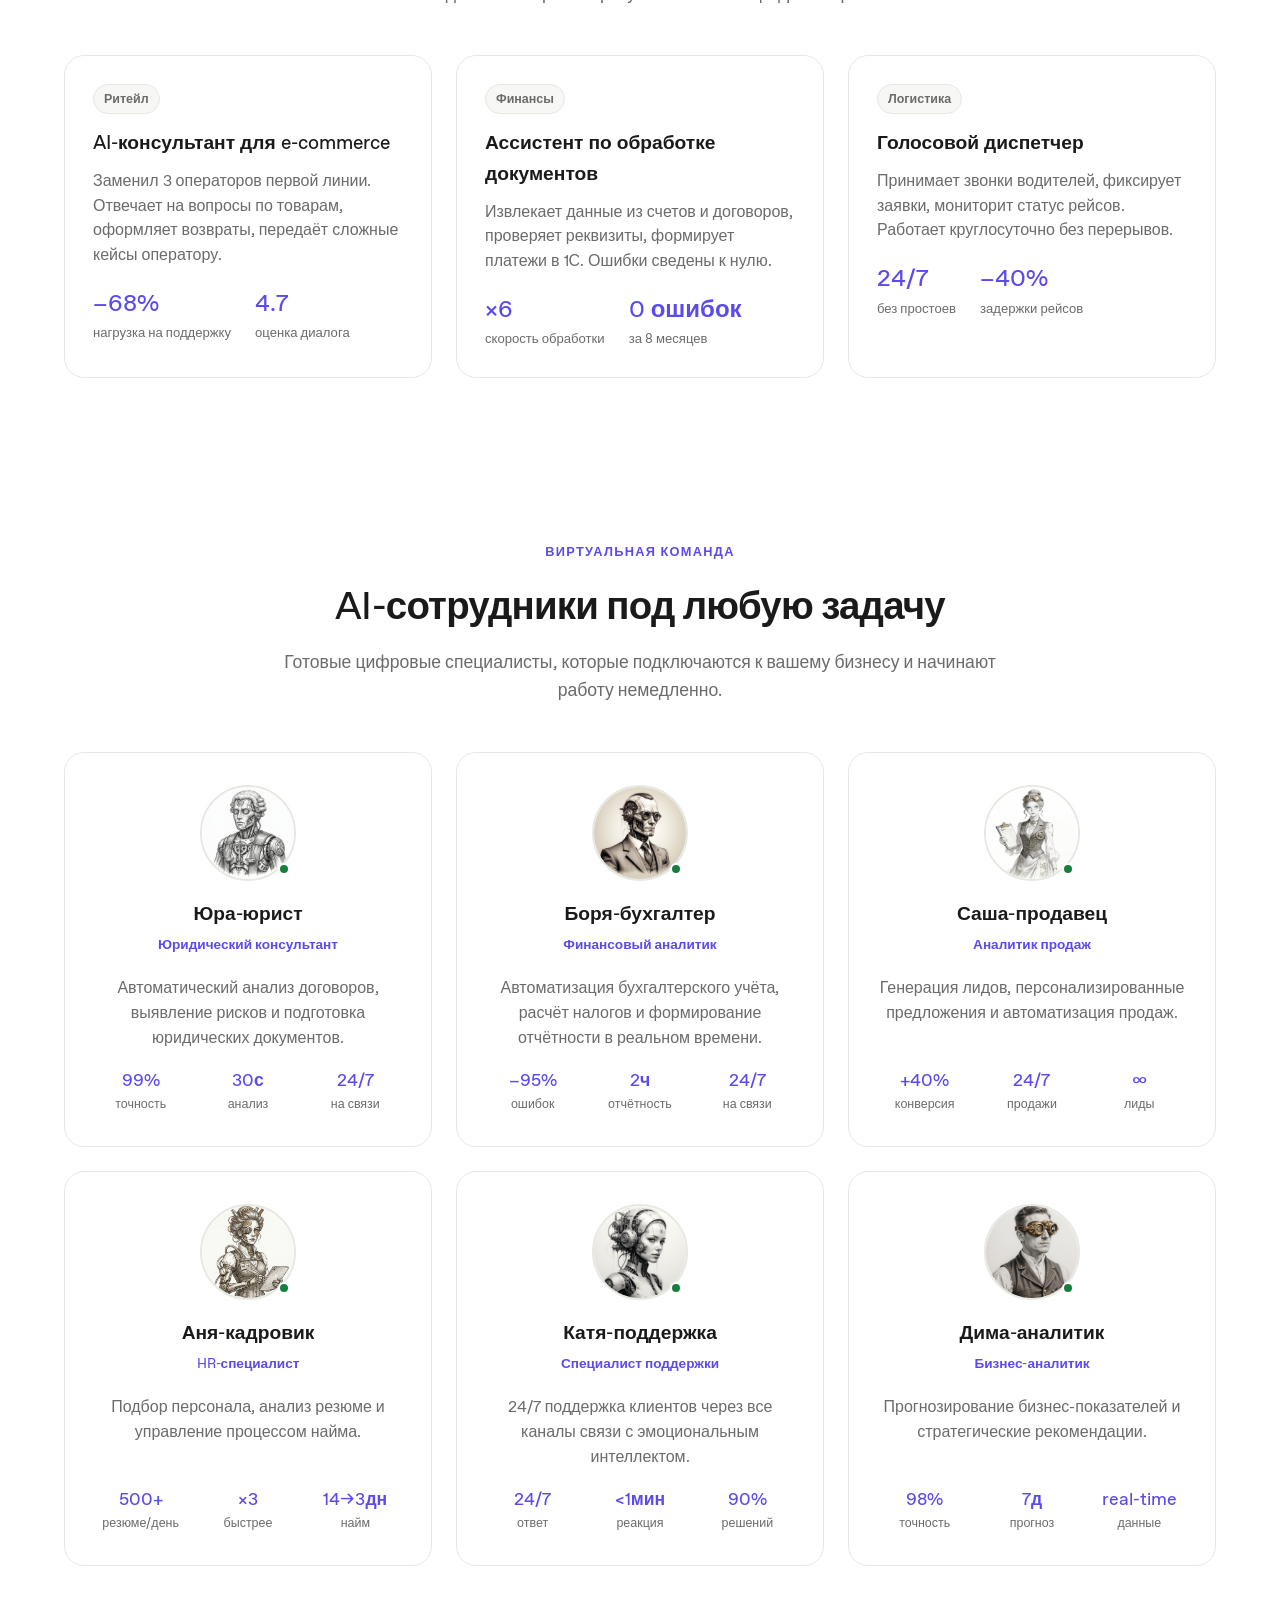
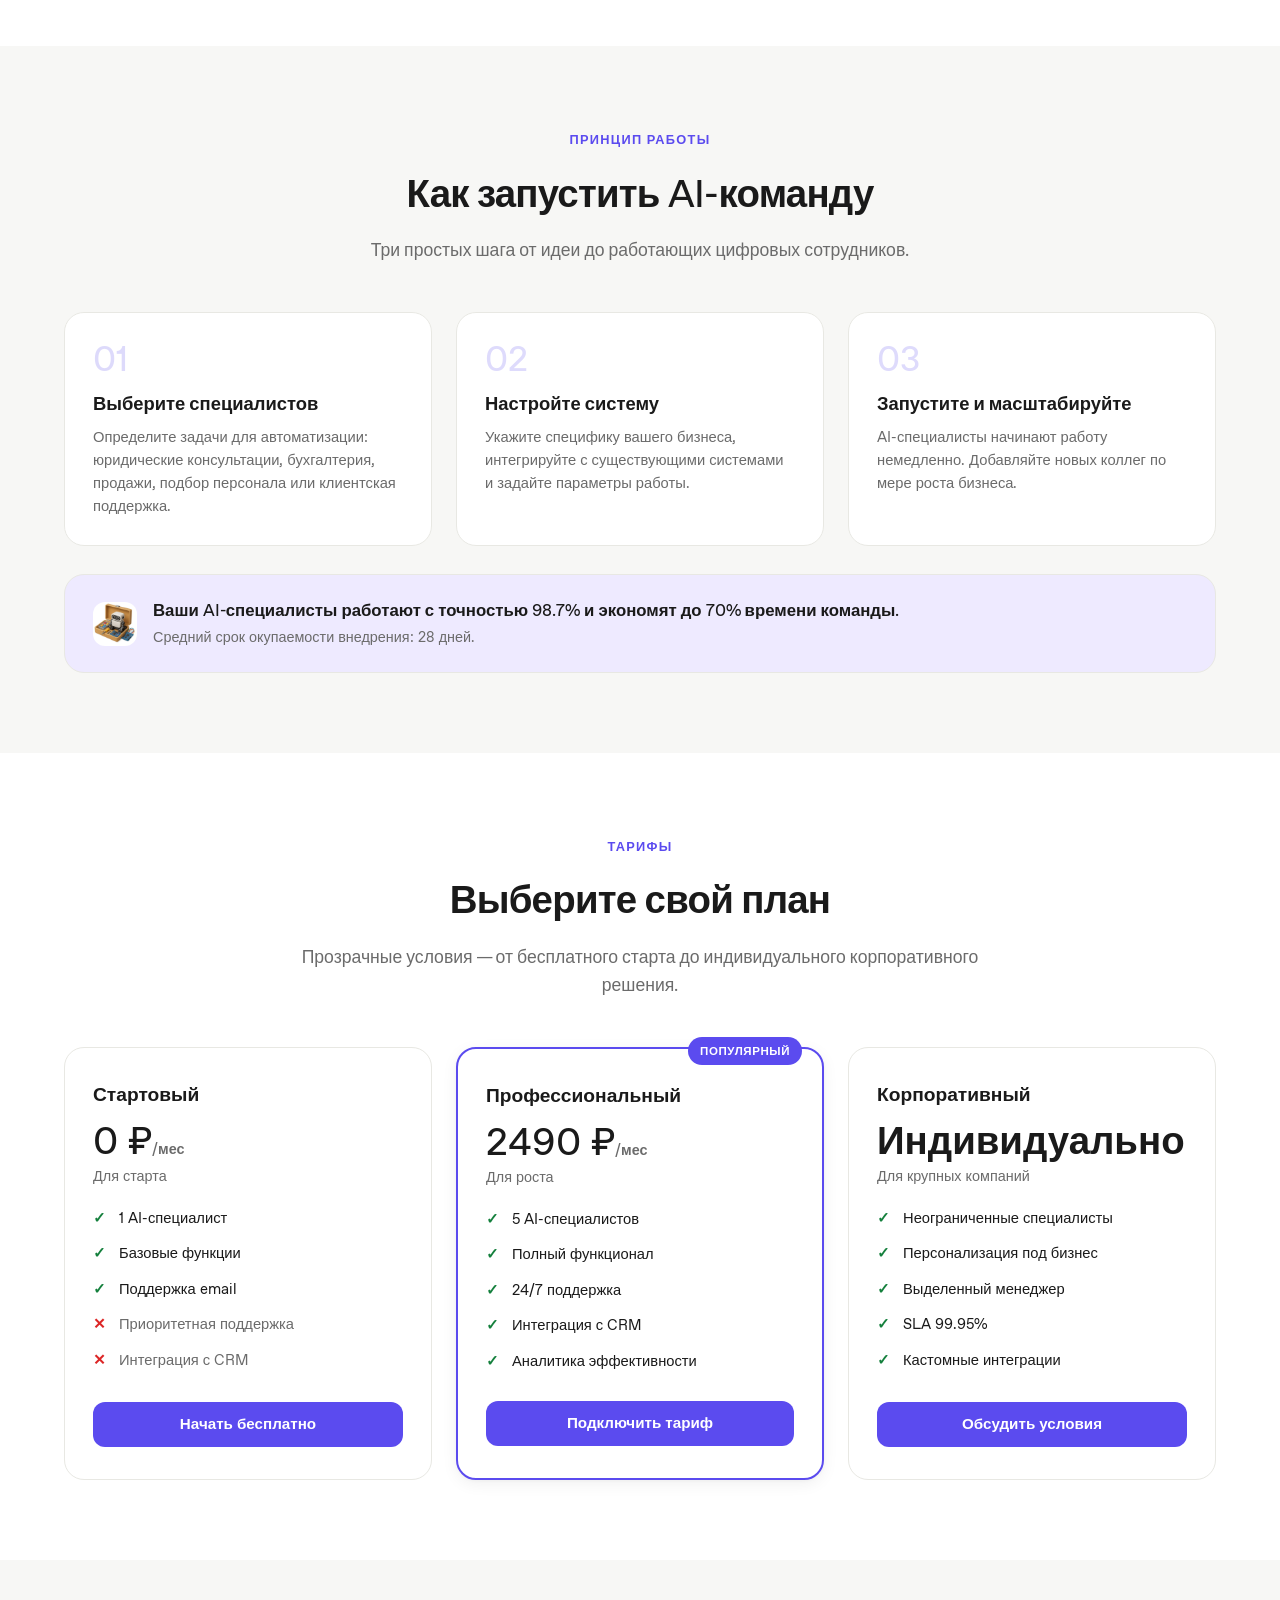
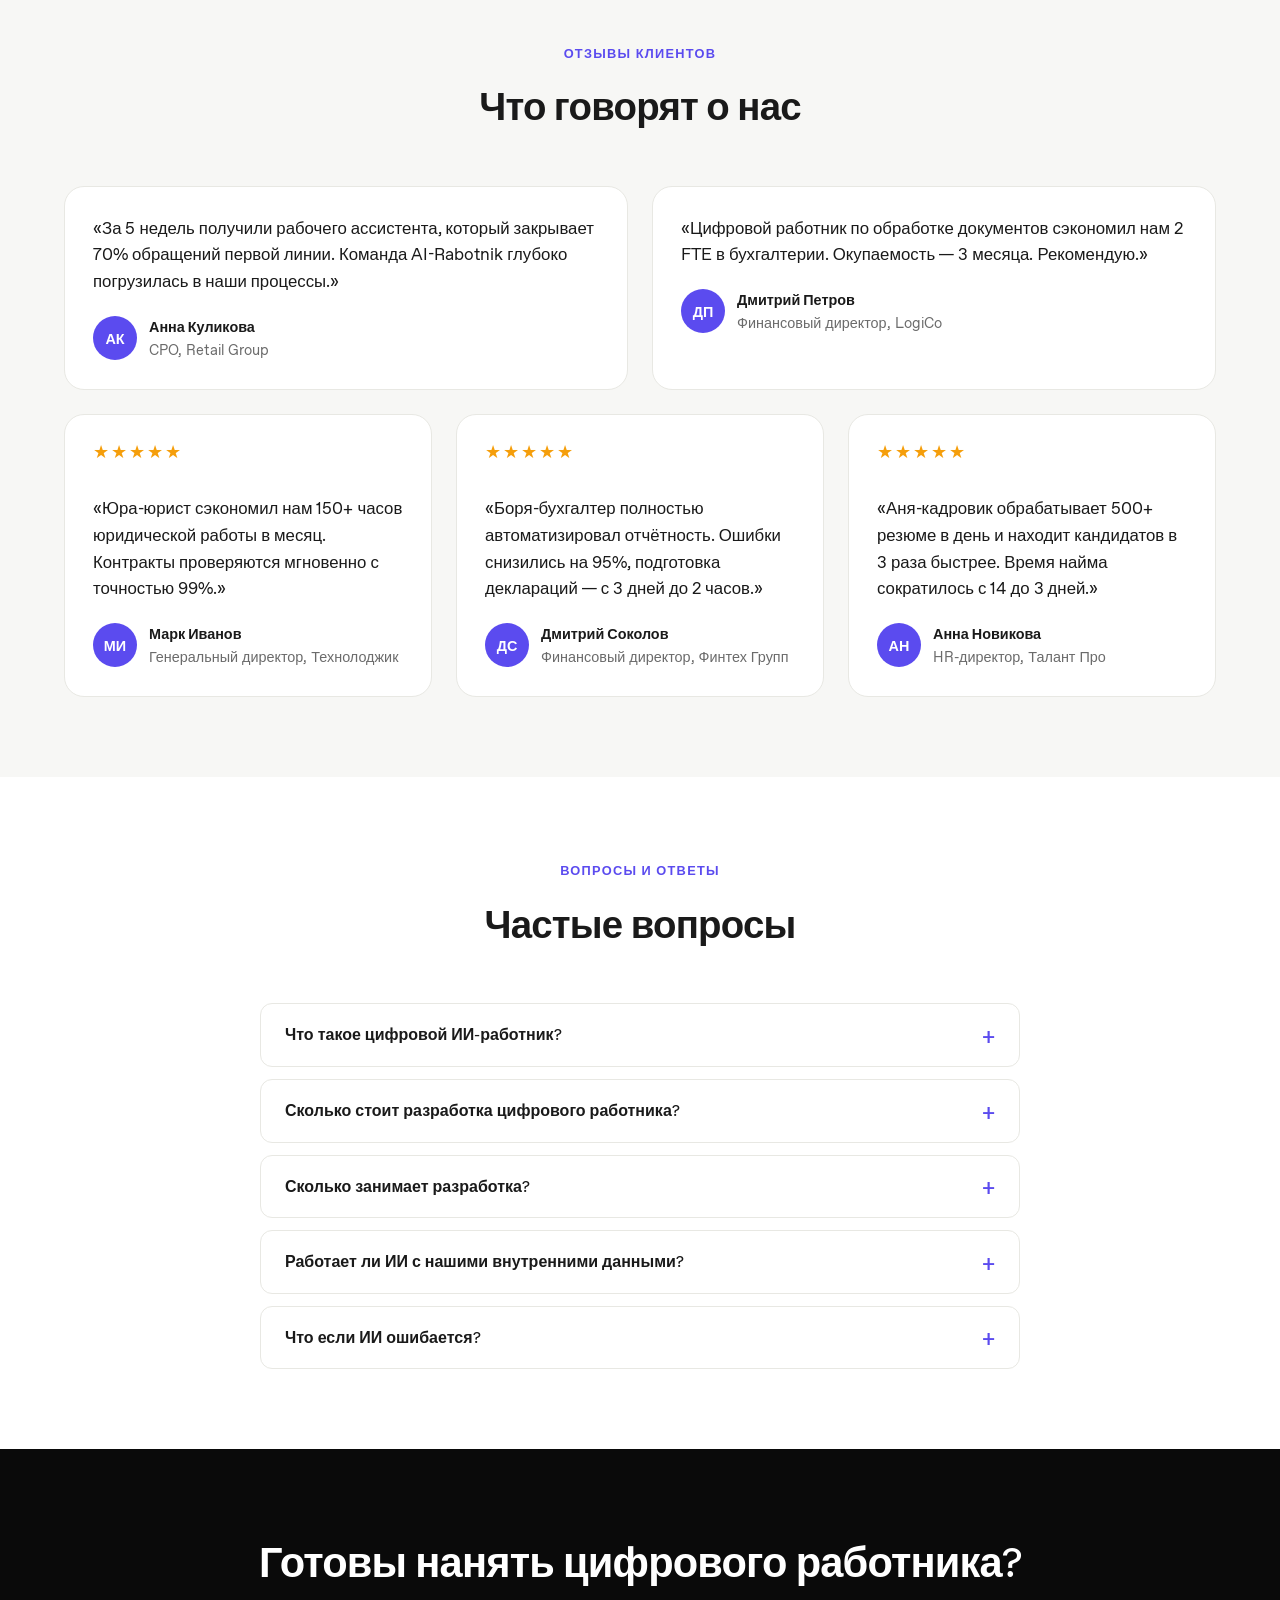
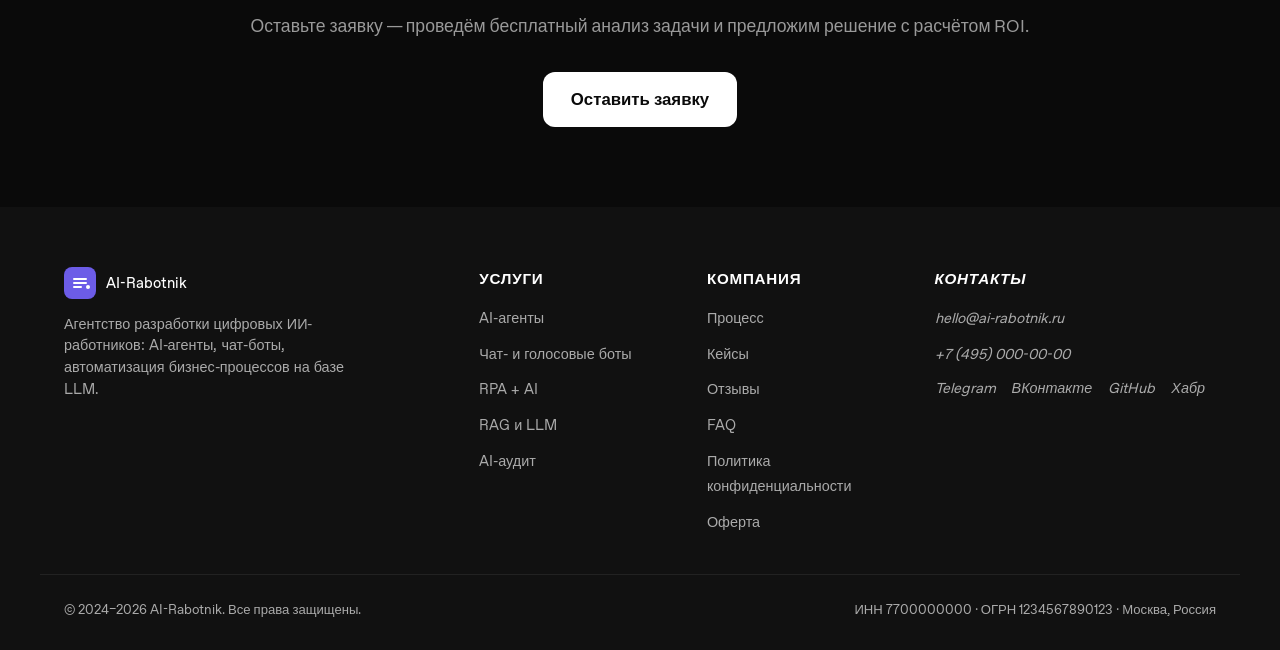
==== commit fc444690: "feat(ai-rabotnik): redesign audit + production hardening - Slop-score 6/10 -> 0/10 (claude-design Sl" ====
--- a/ai-rabotnik/index.html
+++ b/ai-rabotnik/index.html
@@ -106,6 +106,10 @@
 
 <!-- Styles -->
 <link rel="stylesheet" href="styles.css">
+<link rel="stylesheet" href="parts/styles-extra.css">
+<link rel="apple-touch-icon" href="assets/icons/apple-touch-icon.png">
+<link rel="icon" type="image/png" sizes="32x32" href="assets/icons/favicon-32.png">
+<link rel="icon" type="image/png" sizes="16x16" href="assets/icons/favicon-16.png">
 
 <!--
   Аналитика (GA4 + Яндекс.Метрика).
@@ -154,6 +158,11 @@
 <!-- Skip-link для доступности -->
 <a href="#main" class="skip-link" aria-label="Перейти к основному контенту">Перейти к содержимому</a>
 
+<!-- Progress bar (scroll) -->
+<div class="progress-bar" role="progressbar" aria-label="Прогресс прокрутки" aria-valuemin="0" aria-valuemax="100" aria-valuenow="0" id="progressBar">
+  <div class="progress-bar-fill" id="progressBarFill"></div>
+</div>
+
 <!-- ============ HEADER / NAV ============ -->
 <header class="site-header" id="top">
   <div class="container nav-bar">
@@ -165,6 +174,14 @@
     </a>
     <nav class="main-nav" aria-label="Основная навигация">
       <a href="#services">Услуги</a>
+      <div class="nav-dropdown">
+        <button class="nav-dropdown-toggle" aria-expanded="false" aria-controls="solutionsMenu" aria-haspopup="true">Решения <span aria-hidden="true">&#9662;</span></button>
+        <div class="nav-dropdown-menu" id="solutionsMenu" hidden role="menu">
+          <a href="#roles" role="menuitem">AI-сотрудники</a>
+          <a href="#how" role="menuitem">Как это работает</a>
+          <a href="#pricing" role="menuitem">Тарифы</a>
+        </div>
+      </div>
       <a href="#process">Процесс</a>
       <a href="#cases">Кейсы</a>
       <a href="#reviews">Отзывы</a>
@@ -177,11 +194,13 @@
   </div>
   <nav class="mobile-nav" id="mobileMenu" aria-label="Мобильная навигация" hidden>
     <a href="#services">Услуги</a>
+    <a href="#roles">Решения</a>
     <a href="#process">Процесс</a>
     <a href="#cases">Кейсы</a>
     <a href="#reviews">Отзывы</a>
+    <a href="#pricing">Тарифы</a>
     <a href="#faq">FAQ</a>
-    <button class="btn btn-primary" data-open-modal>Оставить заявку</button>
+    <button class="btn btn-primary" data-open-modalОставить заявку</button>
   </nav>
 </header>
 
@@ -202,6 +221,19 @@
       <button class="btn btn-primary btn-lg" data-open-modal data-analytics="cta_hero">Оставить заявку</button>
       <a href="#services" class="btn btn-ghost btn-lg" data-analytics="scroll_services">Наши услуги</a>
     </div>
+
+    <div class="hero-team" aria-label="Ваша команда цифровых сотрудников">
+      <span class="hero-team-label">Уже на связи:</span>
+      <div class="role-strip" role="img" aria-label="AI-юрист, бухгалтер, продавец, кадровик, поддержка, аналитик">
+        <img src="assets/img/roles/lawyer.png" alt="" loading="lazy">
+        <img src="assets/img/roles/accountant.jpg" alt="" loading="lazy">
+        <img src="assets/img/roles/sales.jpeg" alt="" loading="lazy">
+        <img src="assets/img/roles/hr.png" alt="" loading="lazy">
+        <img src="assets/img/roles/support.jpg" alt="" loading="lazy">
+        <img src="assets/img/roles/analyst.png" alt="" loading="lazy">
+      </div>
+    </div>
+
     <dl class="hero-stats">
       <div><dt>50+</dt><dd>внедрённых ИИ-работников</dd></div>
       <div><dt>4–9 нед.</dt><dd>средний срок запуска</dd></div>
@@ -220,55 +252,73 @@
       <h2 id="services-h" class="section-title">Услуги агентства</h2>
       <p class="section-sub">Полный цикл — от бизнес-анализа до поддержки. Подбираем стек под задачу, а не наоборот.</p>
     </header>
-    <div class="grid grid-3">
-      <article class="card service-card">
-        <div class="card-icon" aria-hidden="true">
-          <svg width="40" height="40" viewBox="0 0 40 40" fill="none"><rect x="6" y="8" width="28" height="24" rx="4" stroke="currentColor" stroke-width="2"/><path d="M14 18l4 3-4 3M21 21h7" stroke="currentColor" stroke-width="2" stroke-linecap="round" stroke-linejoin="round"/></svg>
-        </div>
-        <h3 class="card-title">AI-агенты и ассистенты</h3>
-        <p class="card-text">Автономные агенты на LLM с инструментами: поиск, API-вызовы, работа с базами. Заменяют рутинные задачи живых сотрудников.</p>
-        <ul class="card-list"><li>Планирование и разбиение задач</li><li>Multimodal: текст, голос, документы</li><li>Интеграция с CRM и ERP</li></ul>
-      </article>
-      <article class="card service-card">
-        <div class="card-icon" aria-hidden="true">
-          <svg width="40" height="40" viewBox="0 0 40 40" fill="none"><path d="M8 12a4 4 0 014-4h16a4 4 0 014 4v12a4 4 0 01-4 4H18l-6 5v-5h-0a4 4 0 01-4-4V12z" stroke="currentColor" stroke-width="2" stroke-linejoin="round"/><path d="M14 16h12M14 20h8" stroke="currentColor" stroke-width="2" stroke-linecap="round"/></svg>
-        </div>
-        <h3 class="card-title">Чат- и голосовые боты</h3>
-        <p class="card-text">Боты для Telegram, WhatsApp, сайта и телефонии. Естественные диалоги, передача оператору, многоязычность.</p>
-        <ul class="card-list"><li>Telegram / WhatsApp / виджет на сайт</li><li>Голосовые IVR и Dictaphone-боты</li><li>Передача оператору без потери контекста</li></ul>
-      </article>
-      <article class="card service-card">
-        <div class="card-icon" aria-hidden="true">
-          <svg width="40" height="40" viewBox="0 0 40 40" fill="none"><circle cx="20" cy="20" r="12" stroke="currentColor" stroke-width="2"/><path d="M20 8v24M8 20h24" stroke="currentColor" stroke-width="2"/><circle cx="20" cy="20" r="4" fill="currentColor"/></svg>
-        </div>
-        <h3 class="card-title">Автоматизация процессов (RPA+AI)</h3>
-        <p class="card-text">Сквозная автоматизация: ИИ принимает решения, RPA выполняет действия. Документооборот, отчётность, согласования.</p>
-        <ul class="card-list"><li>Парсинг и обработка документов</li><li>Авто-согласование и маршрутизация</li><li>Интеграция с 1С, S3, почтой</li></ul>
-      </article>
-      <article class="card service-card">
-        <div class="card-icon" aria-hidden="true">
-          <svg width="40" height="40" viewBox="0 0 40 40" fill="none"><path d="M6 20l8-14 6 26 6-18 8 6" stroke="currentColor" stroke-width="2" stroke-linejoin="round" stroke-linecap="round"/></svg>
-        </div>
-        <h3 class="card-title">Внедрение LLM и RAG</h3>
-        <p class="card-text">RAG-системы с доступом к корпоративным знаниям. On-premise развёртывание, защита данных.</p>
-        <ul class="card-list"><li>Векторный поиск по документации</li><li>LlamaIndex / LangChain / Haystack</li><li>On-premise или приватное облако</li></ul>
-      </article>
-      <article class="card service-card">
-        <div class="card-icon" aria-hidden="true">
-          <svg width="40" height="40" viewBox="0 0 40 40" fill="none"><rect x="6" y="10" width="20" height="22" rx="2" stroke="currentColor" stroke-width="2"/><rect x="14" y="6" width="20" height="22" rx="2" stroke="currentColor" stroke-width="2"/><path d="M19 16h10M19 20h6" stroke="currentColor" stroke-width="2" stroke-linecap="round"/></svg>
-        </div>
-        <h3 class="card-title">AI-аудит и стратегия</h3>
-        <p class="card-text">Оцениваем зрелость процессов, находим точки применения ИИ, считаем ROI и формируем дорожную карту внедрения.</p>
-        <ul class="card-list"><li>Анализ задач и данных</li><li>Расчёт ROI и приоритизация</li><li>Дорожная карта на 3–12 мес.</li></ul>
-      </article>
-      <article class="card service-card">
-        <div class="card-icon" aria-hidden="true">
-          <svg width="40" height="40" viewBox="0 0 40 40" fill="none"><path d="M20 6l12 5v8c0 7-5 13-12 15-7-2-12-8-12-15v-8l12-5z" stroke="currentColor" stroke-width="2" stroke-linejoin="round"/><path d="M15 20l4 4 7-8" stroke="currentColor" stroke-width="2" stroke-linecap="round" stroke-linejoin="round"/></svg>
-        </div>
-        <h3 class="card-title">Поддержка и развитие</h3>
-        <p class="card-text">SRE-сопровождение, мониторинг качества, дообучение моделей, добавление новых сценариев по запросу.</p>
-        <ul class="card-list"><li>SLA и инцидент-менеджмент</li><li>Оценка качества (evals + human review)</li><li>Дообучение и расширение агентов</li></ul>
-      </article>
+
+    <div class="svc-clusters">
+      <div class="svc-cluster">
+        <div class="svc-cluster-head">
+          <span class="svc-cluster-num">01</span>
+          <h3 class="svc-cluster-title">Автономные работники</h3>
+          <p class="svc-cluster-sub">Агенты и RPA, которые сами выполняют задачи.</p>
+        </div>
+        <div class="svc-cluster-items">
+          <article class="card service-card">
+            <div class="card-icon" aria-hidden="true"><svg width="40" height="40" viewBox="0 0 40 40" fill="none"><rect x="6" y="8" width="28" height="24" rx="4" stroke="currentColor" stroke-width="2"/><path d="M14 18l4 3-4 3M21 21h7" stroke="currentColor" stroke-width="2" stroke-linecap="round" stroke-linejoin="round"/></svg></div>
+            <h3 class="card-title">AI-агенты и ассистенты</h3>
+            <p class="card-text">Автономные агенты на LLM с инструментами: поиск, API-вызовы, работа с базами. Заменяют рутинные задачи живых сотрудников.</p>
+            <ul class="card-list"><li>Планирование и разбиение задач</li><li>Multimodal: текст, голос, документы</li><li>Интеграция с CRM и ERP</li></ul>
+          </article>
+          <article class="card service-card">
+            <div class="card-icon" aria-hidden="true"><svg width="40" height="40" viewBox="0 0 40 40" fill="none"><circle cx="20" cy="20" r="12" stroke="currentColor" stroke-width="2"/><path d="M20 8v24M8 20h24" stroke="currentColor" stroke-width="2"/><circle cx="20" cy="20" r="4" fill="currentColor"/></svg></div>
+            <h3 class="card-title">Автоматизация процессов (RPA+AI)</h3>
+            <p class="card-text">Сквозная автоматизация: ИИ принимает решения, RPA выполняет действия. Документооборот, отчётность, согласования.</p>
+            <ul class="card-list"><li>Парсинг и обработка документов</li><li>Авто-согласование и маршрутизация</li><li>Интеграция с 1С, S3, почтой</li></ul>
+          </article>
+        </div>
+      </div>
+
+      <div class="svc-cluster">
+        <div class="svc-cluster-head">
+          <span class="svc-cluster-num">02</span>
+          <h3 class="svc-cluster-title">Коммуникация и знания</h3>
+          <p class="svc-cluster-sub">Диалог с клиентом и доступ к корпоративной базе знаний.</p>
+        </div>
+        <div class="svc-cluster-items">
+          <article class="card service-card">
+            <div class="card-icon" aria-hidden="true"><svg width="40" height="40" viewBox="0 0 40 40" fill="none"><path d="M8 12a4 4 0 014-4h16a4 4 0 014 4v12a4 4 0 01-4 4H18l-6 5v-5h-0a4 4 0 01-4-4V12z" stroke="currentColor" stroke-width="2" stroke-linejoin="round"/><path d="M14 16h12M14 20h8" stroke="currentColor" stroke-width="2" stroke-linecap="round"/></svg></div>
+            <h3 class="card-title">Чат- и голосовые боты</h3>
+            <p class="card-text">Боты для Telegram, WhatsApp, сайта и телефонии. Естественные диалоги, передача оператору, многоязычность.</p>
+            <ul class="card-list"><li>Telegram / WhatsApp / виджет на сайт</li><li>Голосовые IVR и Dictaphone-боты</li><li>Передача оператору без потери контекста</li></ul>
+          </article>
+          <article class="card service-card">
+            <div class="card-icon" aria-hidden="true"><svg width="40" height="40" viewBox="0 0 40 40" fill="none"><path d="M6 20l8-14 6 26 6-18 8 6" stroke="currentColor" stroke-width="2" stroke-linejoin="round" stroke-linecap="round"/></svg></div>
+            <h3 class="card-title">Внедрение LLM и RAG</h3>
+            <p class="card-text">RAG-системы с доступом к корпоративным знаниям. On-premise развёртывание, защита данных.</p>
+            <ul class="card-list"><li>Векторный поиск по документации</li><li>LlamaIndex / LangChain / Haystack</li><li>On-premise или приватное облако</li></ul>
+          </article>
+        </div>
+      </div>
+
+      <div class="svc-cluster">
+        <div class="svc-cluster-head">
+          <span class="svc-cluster-num">03</span>
+          <h3 class="svc-cluster-title">Сопровождение внедрения</h3>
+          <p class="svc-cluster-sub">От стратегии до эксплуатации и развития.</p>
+        </div>
+        <div class="svc-cluster-items">
+          <article class="card service-card">
+            <div class="card-icon" aria-hidden="true"><svg width="40" height="40" viewBox="0 0 40 40" fill="none"><rect x="6" y="10" width="20" height="22" rx="2" stroke="currentColor" stroke-width="2"/><rect x="14" y="6" width="20" height="22" rx="2" stroke="currentColor" stroke-width="2"/><path d="M19 16h10M19 20h6" stroke="currentColor" stroke-width="2" stroke-linecap="round"/></svg></div>
+            <h3 class="card-title">AI-аудит и стратегия</h3>
+            <p class="card-text">Оцениваем зрелость процессов, находим точки применения ИИ, считаем ROI и формируем дорожную карту внедрения.</p>
+            <ul class="card-list"><li>Анализ задач и данных</li><li>Расчёт ROI и приоритизация</li><li>Дорожная карта на 3–12 мес.</li></ul>
+          </article>
+          <article class="card service-card">
+            <div class="card-icon" aria-hidden="true"><svg width="40" height="40" viewBox="0 0 40 40" fill="none"><path d="M20 6l12 5v8c0 7-5 13-12 15-7-2-12-8-12-15v-8l12-5z" stroke="currentColor" stroke-width="2" stroke-linejoin="round"/><path d="M15 20l4 4 7-8" stroke="currentColor" stroke-width="2" stroke-linecap="round" stroke-linejoin="round"/></svg></div>
+            <h3 class="card-title">Поддержка и развитие</h3>
+            <p class="card-text">SRE-сопровождение, мониторинг качества, дообучение моделей, добавление новых сценариев по запросу.</p>
+            <ul class="card-list"><li>SLA и инцидент-менеджмент</li><li>Оценка качества (evals + human review)</li><li>Дообучение и расширение агентов</li></ul>
+          </article>
+        </div>
+      </div>
     </div>
   </div>
 </section>
@@ -350,6 +400,202 @@
   </div>
 </section>
 
+<!-- ============ ROLES ============ -->
+<section class="section" id="roles" aria-labelledby="roles-h">
+  <div class="container">
+    <header class="section-head">
+      <span class="eyebrow">Виртуальная команда</span>
+      <h2 id="roles-h" class="section-title">AI-сотрудники под любую задачу</h2>
+      <p class="section-sub">Готовые цифровые специалисты, которые подключаются к вашему бизнесу и начинают работу немедленно.</p>
+    </header>
+
+    <div class="roles">
+      <article class="card role-card">
+        <div class="card-header">
+          <img class="role-avatar" src="assets/img/roles/lawyer.png" alt="AI-юрист Юра" width="96" height="96" loading="lazy">
+          <span class="online-dot" aria-hidden="true"></span>
+        </div>
+        <h3 class="role-name">Юра-юрист</h3>
+        <p class="role-sub">Юридический консультант</p>
+        <p class="card-text">Автоматический анализ договоров, выявление рисков и подготовка юридических документов.</p>
+        <dl class="role-stats">
+          <div><dt>99%</dt><dd>точность</dd></div>
+          <div><dt>30с</dt><dd>анализ</dd></div>
+          <div><dt>24/7</dt><dd>на связи</dd></div>
+        </dl>
+      </article>
+
+      <article class="card role-card">
+        <div class="card-header">
+          <img class="role-avatar" src="assets/img/roles/accountant.jpg" alt="AI-бухгалтер Боря" width="96" height="96" loading="lazy">
+          <span class="online-dot" aria-hidden="true"></span>
+        </div>
+        <h3 class="role-name">Боря-бухгалтер</h3>
+        <p class="role-sub">Финансовый аналитик</p>
+        <p class="card-text">Автоматизация бухгалтерского учёта, расчёт налогов и формирование отчётности в реальном времени.</p>
+        <dl class="role-stats">
+          <div><dt>&minus;95%</dt><dd>ошибок</dd></div>
+          <div><dt>2ч</dt><dd>отчётность</dd></div>
+          <div><dt>24/7</dt><dd>на связи</dd></div>
+        </dl>
+      </article>
+
+      <article class="card role-card">
+        <div class="card-header">
+          <img class="role-avatar" src="assets/img/roles/sales.jpeg" alt="AI-продавец Саша" width="96" height="96" loading="lazy">
+          <span class="online-dot" aria-hidden="true"></span>
+        </div>
+        <h3 class="role-name">Саша-продавец</h3>
+        <p class="role-sub">Аналитик продаж</p>
+        <p class="card-text">Генерация лидов, персонализированные предложения и автоматизация продаж.</p>
+        <dl class="role-stats">
+          <div><dt>+40%</dt><dd>конверсия</dd></div>
+          <div><dt>24/7</dt><dd>продажи</dd></div>
+          <div><dt>&infin;</dt><dd>лиды</dd></div>
+        </dl>
+      </article>
+
+      <article class="card role-card">
+        <div class="card-header">
+          <img class="role-avatar" src="assets/img/roles/hr.png" alt="AI-кадровик Аня" width="96" height="96" loading="lazy">
+          <span class="online-dot" aria-hidden="true"></span>
+        </div>
+        <h3 class="role-name">Аня-кадровик</h3>
+        <p class="role-sub">HR-специалист</p>
+        <p class="card-text">Подбор персонала, анализ резюме и управление процессом найма.</p>
+        <dl class="role-stats">
+          <div><dt>500+</dt><dd>резюме/день</dd></div>
+          <div><dt>&times;3</dt><dd>быстрее</dd></div>
+          <div><dt>14&rarr;3дн</dt><dd>найм</dd></div>
+        </dl>
+      </article>
+
+      <article class="card role-card">
+        <div class="card-header">
+          <img class="role-avatar" src="assets/img/roles/support.jpg" alt="AI-поддержка Катя" width="96" height="96" loading="lazy">
+          <span class="online-dot" aria-hidden="true"></span>
+        </div>
+        <h3 class="role-name">Катя-поддержка</h3>
+        <p class="role-sub">Специалист поддержки</p>
+        <p class="card-text">24/7 поддержка клиентов через все каналы связи с эмоциональным интеллектом.</p>
+        <dl class="role-stats">
+          <div><dt>24/7</dt><dd>ответ</dd></div>
+          <div><dt>&lt;1мин</dt><dd>реакция</dd></div>
+          <div><dt>90%</dt><dd>решений</dd></div>
+        </dl>
+      </article>
+
+      <article class="card role-card">
+        <div class="card-header">
+          <img class="role-avatar" src="assets/img/roles/analyst.png" alt="AI-аналитик Дима" width="96" height="96" loading="lazy">
+          <span class="online-dot" aria-hidden="true"></span>
+        </div>
+        <h3 class="role-name">Дима-аналитик</h3>
+        <p class="role-sub">Бизнес-аналитик</p>
+        <p class="card-text">Прогнозирование бизнес-показателей и стратегические рекомендации.</p>
+        <dl class="role-stats">
+          <div><dt>98%</dt><dd>точность</dd></div>
+          <div><dt>7д</dt><dd>прогноз</dd></div>
+          <div><dt>real-time</dt><dd>данные</dd></div>
+        </dl>
+      </article>
+    </div>
+  </div>
+</section>
+
+<!-- ============ HOW IT WORKS ============ -->
+<section class="section section-alt" id="how" aria-labelledby="how-h">
+  <div class="container">
+    <header class="section-head">
+      <span class="eyebrow">Принцип работы</span>
+      <h2 id="how-h" class="section-title">Как запустить AI-команду</h2>
+      <p class="section-sub">Три простых шага от идеи до работающих цифровых сотрудников.</p>
+    </header>
+
+    <ol class="steps">
+      <li class="step">
+        <span class="step-num">01</span>
+        <h3>Выберите специалистов</h3>
+        <p>Определите задачи для автоматизации: юридические консультации, бухгалтерия, продажи, подбор персонала или клиентская поддержка.</p>
+      </li>
+      <li class="step">
+        <span class="step-num">02</span>
+        <h3>Настройте систему</h3>
+        <p>Укажите специфику вашего бизнеса, интегрируйте с существующими системами и задайте параметры работы.</p>
+      </li>
+      <li class="step">
+        <span class="step-num">03</span>
+        <h3>Запустите и масштабируйте</h3>
+        <p>AI-специалисты начинают работу немедленно. Добавляйте новых коллег по мере роста бизнеса.</p>
+      </li>
+    </ol>
+
+    <div class="steps-banner" role="note">
+      <img class="banner-icon-img" src="assets/img/logo-robot.png" alt="" aria-hidden="true">
+      <p class="banner-text">
+        <strong>Ваши AI-специалисты работают с точностью 98.7% и экономят до 70% времени команды.</strong>
+        <span>Средний срок окупаемости внедрения: 28 дней.</span>
+      </p>
+    </div>
+  </div>
+</section>
+
+<!-- ============ PRICING ============ -->
+<section class="section" id="pricing" aria-labelledby="pricing-h">
+  <div class="container">
+    <header class="section-head">
+      <span class="eyebrow">Тарифы</span>
+      <h2 id="pricing-h" class="section-title">Выберите свой план</h2>
+      <p class="section-sub">Прозрачные условия — от бесплатного старта до индивидуального корпоративного решения.</p>
+    </header>
+
+    <div class="pricing-grid">
+      <article class="card price-card">
+        <h3 class="price-name">Стартовый</h3>
+        <div class="price-amount">0&nbsp;&#8381;<span class="price-period">/мес</span></div>
+        <p class="price-desc">Для старта</p>
+        <ul class="price-list">
+          <li class="yes">1 AI-специалист</li>
+          <li class="yes">Базовые функции</li>
+          <li class="yes">Поддержка email</li>
+          <li class="no">Приоритетная поддержка</li>
+          <li class="no">Интеграция с CRM</li>
+        </ul>
+        <button class="btn btn-primary btn-block" data-open-modal aria-label="Начать бесплатно по тарифу Стартовый">Начать бесплатно</button>
+      </article>
+
+      <article class="card price-card featured">
+        <span class="price-badge">Популярный</span>
+        <h3 class="price-name">Профессиональный</h3>
+        <div class="price-amount">2490&nbsp;&#8381;<span class="price-period">/мес</span></div>
+        <p class="price-desc">Для роста</p>
+        <ul class="price-list">
+          <li class="yes">5 AI-специалистов</li>
+          <li class="yes">Полный функционал</li>
+          <li class="yes">24/7 поддержка</li>
+          <li class="yes">Интеграция с CRM</li>
+          <li class="yes">Аналитика эффективности</li>
+        </ul>
+        <button class="btn btn-primary btn-block" data-open-modal aria-label="Подключить тариф Профессиональный">Подключить тариф</button>
+      </article>
+
+      <article class="card price-card">
+        <h3 class="price-name">Корпоративный</h3>
+        <div class="price-amount">Индивидуально</div>
+        <p class="price-desc">Для крупных компаний</p>
+        <ul class="price-list">
+          <li class="yes">Неограниченные специалисты</li>
+          <li class="yes">Персонализация под бизнес</li>
+          <li class="yes">Выделенный менеджер</li>
+          <li class="yes">SLA 99.95%</li>
+          <li class="yes">Кастомные интеграции</li>
+        </ul>
+        <button class="btn btn-primary btn-block" data-open-modal aria-label="Обсудить условия корпоративного тарифа">Обсудить условия</button>
+      </article>
+    </div>
+  </div>
+</section>
+
 <!-- ============ REVIEWS ============ -->
 <section class="section section-alt" id="reviews" aria-labelledby="reviews-h">
   <div class="container">
@@ -370,6 +616,34 @@
         <figcaption>
           <span class="avatar" aria-hidden="true">ДП</span>
           <span><strong>Дмитрий Петров</strong><br>Финансовый директор, LogiCo</span>
+        </figcaption>
+      </figure>
+    </div>
+    <div class="testimonials-grid">
+      <figure class="card review-card">
+        <div class="review-stars" aria-label="Оценка 5 из 5">&#9733;&#9733;&#9733;&#9733;&#9733;</div>
+        <blockquote>&laquo;Юра-юрист сэкономил нам 150+ часов юридической работы в месяц. Контракты проверяются мгновенно с точностью 99%.&raquo;</blockquote>
+        <figcaption>
+          <span class="avatar" aria-hidden="true">МИ</span>
+          <span><strong>Марк Иванов</strong><br>Генеральный директор, Технолоджик</span>
+        </figcaption>
+      </figure>
+
+      <figure class="card review-card">
+        <div class="review-stars" aria-label="Оценка 5 из 5">&#9733;&#9733;&#9733;&#9733;&#9733;</div>
+        <blockquote>&laquo;Боря-бухгалтер полностью автоматизировал отчётность. Ошибки снизились на 95%, подготовка деклараций — с 3 дней до 2 часов.&raquo;</blockquote>
+        <figcaption>
+          <span class="avatar" aria-hidden="true">ДС</span>
+          <span><strong>Дмитрий Соколов</strong><br>Финансовый директор, Финтех Групп</span>
+        </figcaption>
+      </figure>
+
+      <figure class="card review-card">
+        <div class="review-stars" aria-label="Оценка 5 из 5">&#9733;&#9733;&#9733;&#9733;&#9733;</div>
+        <blockquote>&laquo;Аня-кадровик обрабатывает 500+ резюме в день и находит кандидатов в 3 раза быстрее. Время найма сократилось с 14 до 3 дней.&raquo;</blockquote>
+        <figcaption>
+          <span class="avatar" aria-hidden="true">АН</span>
+          <span><strong>Анна Новикова</strong><br>HR-директор, Талант Про</span>
         </figcaption>
       </figure>
     </div>
@@ -511,6 +785,30 @@
 
 <button class="scroll-top" aria-label="Наверх" hidden>↑</button>
 
+<!-- Чат-виджет -->
+<div class="chat-widget" id="chatWidget">
+  <button class="chat-bubble" id="chatToggle" aria-label="Открыть чат" aria-expanded="false" aria-controls="chatWindow">
+    <svg width="26" height="26" viewBox="0 0 24 24" fill="none" aria-hidden="true">
+      <path d="M21 11.5a8.38 8.38 0 0 1-8.5 8.5 8.5 8.5 0 0 1-3.9-.9L3 21l1.9-5.6A8.38 8.38 0 0 1 4 11.5 8.5 8.5 0 0 1 12.5 3 8.38 8.38 0 0 1 21 11.5z" stroke="currentColor" stroke-width="2" stroke-linecap="round" stroke-linejoin="round"/>
+    </svg>
+  </button>
+  <div class="chat-window" id="chatWindow" hidden>
+    <div class="chat-header">
+      <h3>AI-помощник</h3>
+      <span class="chat-status">онлайн</span>
+      <button class="chat-close" id="chatClose" aria-label="Закрыть чат">&times;</button>
+    </div>
+    <div class="chat-messages" id="chatMessages">
+      <div class="msg msg-bot">Здравствуйте! Я AI-помощник AI-Rabotnik. Чем могу помочь?</div>
+    </div>
+    <form class="chat-input-row" id="chatForm">
+      <input id="chatInput" type="text" placeholder="Напишите сообщение&hellip;" aria-label="Сообщение">
+      <button type="submit" aria-label="Отправить">&rarr;</button>
+    </form>
+  </div>
+</div>
+
 <script src="app.js" defer></script>
+<script src="parts/app-extra.js" defer></script>
 </body>
 </html>
--- a/ai-rabotnik/styles.css
+++ b/ai-rabotnik/styles.css
@@ -2,6 +2,30 @@
    AI-Rabotnik — styles.css
    Монохромная база + фиолетовый акцент (Notion-like)
    ============================================ */
+
+/* Self-host шрифты (без CDN, работает офлайн). OpenAISans — гуманистический
+   sans, близкий к IBM Plex Sans; JetBrains Mono — для чисел/кода. */
+@font-face {
+  font-family: 'OpenAI Sans';
+  src: url('assets/fonts/openai-sans-regular.woff2') format('woff2');
+  font-weight: 400;
+  font-style: normal;
+  font-display: swap;
+}
+@font-face {
+  font-family: 'OpenAI Sans';
+  src: url('assets/fonts/openai-sans-medium.woff2') format('woff2');
+  font-weight: 500 700;
+  font-style: normal;
+  font-display: swap;
+}
+@font-face {
+  font-family: 'JetBrains Mono';
+  src: url('assets/fonts/jetbrains-mono-regular.woff2') format('woff2');
+  font-weight: 400;
+  font-style: normal;
+  font-display: swap;
+}
 
 :root {
   /* Palette */
@@ -12,11 +36,11 @@
   --text-muted: #6b6b6b;
   --border: #e8e8e3;
   --border-strong: #d4d4cf;
-  --accent: #6C5CE7;
-  --accent-hover: #5B4BD6;
-  --accent-light: #efeaff;
-  --accent-dark: #4338CA;
-  --success: #16a34a;
+  --accent: #5b4bef;
+  --accent-hover: #4a3cd9;
+  --accent-light: #eeeaff;
+  --accent-dark: #3a2fb8;
+  --success: #15803d;
   --danger: #dc2626;
   --radius: 12px;
   --radius-lg: 20px;
@@ -24,8 +48,8 @@
   --shadow-md: 0 4px 16px rgba(0,0,0,.06), 0 1px 4px rgba(0,0,0,.04);
   --shadow-lg: 0 12px 40px rgba(0,0,0,.08), 0 4px 12px rgba(0,0,0,.05);
   --max-w: 1200px;
-  --font: -apple-system, BlinkMacSystemFont, 'Segoe UI', Roboto, 'Helvetica Neue', Arial, sans-serif;
-  --font-mono: ui-monospace, SFMono-Regular, 'SF Mono', Menlo, Consolas, monospace;
+  --font: 'OpenAI Sans', -apple-system, BlinkMacSystemFont, 'Segoe UI', Roboto, 'Helvetica Neue', Arial, sans-serif;
+  --font-mono: 'JetBrains Mono', ui-monospace, SFMono-Regular, 'SF Mono', Menlo, Consolas, monospace;
   --transition: .25s cubic-bezier(.4,0,.2,1);
 }
 
@@ -82,9 +106,7 @@
 /* ============ HEADER ============ */
 .site-header {
   position: sticky; top: 0; z-index: 100;
-  background: rgba(255,255,255,.85);
-  backdrop-filter: blur(12px);
-  -webkit-backdrop-filter: blur(12px);
+  background: rgba(255,255,255,.9);
   border-bottom: 1px solid var(--border);
 }
 .nav-bar { display: flex; align-items: center; justify-content: space-between; gap: 24px; height: 64px; }
@@ -139,7 +161,7 @@
 /* Card */
 .card { background: var(--bg); border: 1px solid var(--border); border-radius: var(--radius-lg); padding: 28px; transition: var(--transition); }
 .card:hover { box-shadow: var(--shadow-md); transform: translateY(-2px); border-color: var(--border-strong); }
-.card-icon { width: 48px; height: 48px; display: flex; align-items: center; justify-content: center; background: var(--accent-light); color: var(--accent); border-radius: 12px; margin-bottom: 20px; }
+.card-icon { width: 28px; height: 28px; display: flex; align-items: center; justify-content: center; color: var(--accent); margin-bottom: 12px; }
 .card-title { font-size: 1.2rem; font-weight: 600; margin-bottom: 10px; }
 .card-text { color: var(--text-muted); margin-bottom: 16px; line-height: 1.55; }
 .card-list { display: flex; flex-direction: column; gap: 8px; }
@@ -200,8 +222,7 @@
 /* ============ MODAL ============ */
 .modal-overlay {
   position: fixed; inset: 0; z-index: 1000;
-  background: rgba(10,10,10,.55);
-  backdrop-filter: blur(4px);
+  background: rgba(10,10,10,.6);
   display: flex; align-items: center; justify-content: center;
   padding: 20px; opacity: 0; transition: opacity .2s;
 }
--- a/ai-rabotnik/parts/styles-extra.css
+++ b/ai-rabotnik/parts/styles-extra.css
@@ -0,0 +1,583 @@
+/* ============================================
+   AI-Rabotnik — styles-extra.css
+   Дополнительные секции: роли, шаги, тарифы,
+   отзывы, прогресс-бар и чат-виджет.
+   Использует переменные из styles.css (Notion-like,
+   фиолетовый акцент, мягкие тени, скругления --radius).
+   Подключается после styles.css.
+   ============================================ */
+
+
+/* ===== Roles ===== */
+.roles { display: grid; grid-template-columns: repeat(3, 1fr); gap: 24px; }
+
+.role-card {
+  display: flex;
+  flex-direction: column;
+  align-items: center;
+  text-align: center;
+  background: var(--bg);
+  border: 1px solid var(--border);
+  border-radius: var(--radius-lg);
+  padding: 32px 28px;
+  transition: var(--transition);
+}
+.role-card:hover {
+  transform: translateY(-5px);
+  box-shadow: var(--shadow-md);
+  border-color: var(--border-strong);
+}
+
+.role-card .card-header {
+  position: relative;
+  margin-bottom: 18px;
+}
+
+.role-avatar {
+  width: 96px;
+  height: 96px;
+  border-radius: 50%;
+  object-fit: cover;
+  display: block;
+  margin: 0 auto;
+  border: 2px solid var(--border);
+}
+
+.online-dot {
+  position: absolute;
+  bottom: 6px;
+  right: 6px;
+  width: 12px;
+  height: 12px;
+  border-radius: 50%;
+  background: var(--success);
+  border: 2px solid var(--bg);
+}
+
+.role-name {
+  font-size: 1.2rem;
+  font-weight: 600;
+  margin-bottom: 4px;
+}
+
+.role-sub {
+  color: var(--accent);
+  font-weight: 600;
+  font-size: .85rem;
+  margin-bottom: 20px;
+}
+
+.role-stats {
+  display: grid;
+  grid-template-columns: repeat(3, 1fr);
+  gap: 12px;
+  width: 100%;
+  margin-top: auto;
+}
+.role-stats div { text-align: center; }
+.role-stats dt {
+  font-weight: 700;
+  color: var(--accent);
+  font-size: 1.1rem;
+}
+.role-stats dd {
+  font-size: .78rem;
+  color: var(--text-muted);
+}
+
+
+/* ===== Steps ===== */
+.steps {
+  display: grid;
+  grid-template-columns: repeat(3, 1fr);
+  gap: 24px;
+  counter-reset: step;
+}
+
+.step {
+  background: var(--bg);
+  border: 1px solid var(--border);
+  border-radius: var(--radius-lg);
+  padding: 28px;
+  transition: var(--transition);
+  position: relative;
+}
+.step:hover {
+  box-shadow: var(--shadow-md);
+  border-color: var(--border-strong);
+  transform: translateY(-2px);
+}
+
+.step-num {
+  display: block;
+  font-size: 2.2rem;
+  font-weight: 700;
+  color: var(--accent);
+  line-height: 1;
+  margin-bottom: 12px;
+}
+.step h3 {
+  font-size: 1.15rem;
+  font-weight: 600;
+  margin-bottom: 8px;
+}
+.step p {
+  color: var(--text-muted);
+  font-size: .92rem;
+  line-height: 1.55;
+}
+
+.steps-banner {
+  display: flex;
+  align-items: center;
+  gap: 16px;
+  background: var(--accent-light);
+  border: 1px solid var(--border);
+  border-radius: var(--radius-lg);
+  padding: 22px 28px;
+  margin-top: 28px;
+  color: var(--text);
+}
+.steps-banner .banner-icon {
+  flex: 0 0 auto;
+  width: 44px;
+  height: 44px;
+  display: flex;
+  align-items: center;
+  justify-content: center;
+  background: var(--accent);
+  color: #fff;
+  border-radius: 12px;
+  font-size: 1.4rem;
+}
+.steps-banner .banner-text { flex: 1; }
+.steps-banner .banner-text strong { display: block; font-size: 1.05rem; }
+.steps-banner .banner-text span { color: var(--text-muted); font-size: .9rem; }
+
+
+/* ===== Pricing ===== */
+.pricing-grid {
+  display: grid;
+  grid-template-columns: repeat(3, 1fr);
+  gap: 24px;
+  align-items: stretch;
+}
+
+.price-card {
+  display: flex;
+  flex-direction: column;
+  background: var(--bg);
+  border: 1px solid var(--border);
+  border-radius: var(--radius-lg);
+  padding: 32px 28px;
+  transition: var(--transition);
+}
+.price-card:hover {
+  box-shadow: var(--shadow-md);
+  border-color: var(--border-strong);
+  transform: translateY(-3px);
+}
+.price-card.featured {
+  border: 2px solid var(--accent);
+  position: relative;
+  box-shadow: var(--shadow-md);
+}
+
+.price-badge {
+  position: absolute;
+  top: -12px;
+  right: 20px;
+  background: var(--accent);
+  color: #fff;
+  font-size: .72rem;
+  font-weight: 700;
+  text-transform: uppercase;
+  letter-spacing: .05em;
+  padding: 5px 12px;
+  border-radius: 100px;
+}
+
+.price-name {
+  font-size: 1.2rem;
+  font-weight: 700;
+  margin-bottom: 8px;
+}
+.price-amount {
+  font-size: 2.4rem;
+  font-weight: 700;
+  color: var(--text);
+  line-height: 1.1;
+  margin-bottom: 4px;
+}
+.price-period {
+  color: var(--text-muted);
+  font-size: .9rem;
+  margin-bottom: 20px;
+}
+.price-desc {
+  color: var(--text-muted);
+  font-size: .9rem;
+  line-height: 1.5;
+  margin-bottom: 20px;
+}
+.price-list {
+  display: flex;
+  flex-direction: column;
+  gap: 12px;
+  margin-bottom: 28px;
+  flex: 1;
+}
+.price-list li {
+  position: relative;
+  padding-left: 26px;
+  font-size: .92rem;
+  color: var(--text);
+}
+.price-list li::before {
+  position: absolute;
+  left: 0;
+  top: 0;
+  font-weight: 700;
+}
+.price-list li.yes::before { content: '✓'; color: var(--success); }
+.price-list li.no  { color: var(--text-muted); }
+.price-list li.no::before { content: '✕'; color: var(--danger); }
+
+.price-card .btn {
+  margin-top: auto;
+}
+
+
+/* ===== Testimonials / Reviews ===== */
+.testimonials-grid {
+  display: grid;
+  grid-template-columns: repeat(3, 1fr);
+  gap: 24px;
+}
+
+/* Новые карточки совместимы с базовым .review-card */
+.review-card {
+  background: var(--bg);
+  border: 1px solid var(--border);
+  border-radius: var(--radius-lg);
+  padding: 28px;
+  transition: var(--transition);
+}
+.review-card:hover {
+  box-shadow: var(--shadow-md);
+  border-color: var(--border-strong);
+  transform: translateY(-2px);
+}
+
+.review-stars {
+  color: #f59e0b;
+  font-size: 1.1rem;
+  letter-spacing: 2px;
+  margin-bottom: 14px;
+  line-height: 1;
+}
+.review-card .avatar {
+  width: 44px;
+  height: 44px;
+  border-radius: 50%;
+  background: var(--accent);
+  color: #fff;
+  display: flex;
+  align-items: center;
+  justify-content: center;
+  font-weight: 700;
+  font-size: .9rem;
+  flex: 0 0 auto;
+}
+.review-card figcaption strong { color: var(--text); }
+.review-card figcaption span:last-child { font-size: .9rem; color: var(--text-muted); }
+
+
+/* ===== Progress bar (scroll) ===== */
+.progress-bar {
+  position: fixed;
+  top: 0;
+  left: 0;
+  width: 100%;
+  height: 3px;
+  z-index: 9999;
+  background: var(--border);
+}
+.progress-bar-fill {
+  height: 100%;
+  width: 0;
+  background: var(--accent);
+  transition: width .2s ease-out;
+}
+
+
+/* ===== Chat widget ===== */
+.chat-widget {
+  position: fixed;
+  bottom: 24px;
+  right: 24px;
+  z-index: 1000;
+}
+
+.chat-bubble {
+  width: 56px;
+  height: 56px;
+  border-radius: 50%;
+  background: var(--accent);
+  color: #fff;
+  font-size: 22px;
+  display: flex;
+  align-items: center;
+  justify-content: center;
+  box-shadow: var(--shadow-md);
+  cursor: pointer;
+  border: none;
+  transition: var(--transition);
+}
+.chat-bubble:hover {
+  transform: translateY(-2px);
+  background: var(--accent-hover);
+  box-shadow: var(--shadow-lg);
+}
+
+.chat-window {
+  position: absolute;
+  bottom: 72px;
+  right: 0;
+  width: 360px;
+  max-height: 520px;
+  background: #fff;
+  border: 1px solid var(--border);
+  border-radius: var(--radius-lg);
+  box-shadow: var(--shadow-lg);
+  display: flex;
+  flex-direction: column;
+  overflow: hidden;
+}
+.chat-window[hidden] { display: none; }
+
+.chat-header {
+  display: flex;
+  align-items: center;
+  justify-content: space-between;
+  padding: 16px 18px;
+  background: var(--accent);
+  color: #fff;
+}
+.chat-header h3 {
+  font-size: 1rem;
+  font-weight: 600;
+  margin: 0;
+}
+.chat-header .chat-close {
+  color: #fff;
+  font-size: 1.4rem;
+  line-height: 1;
+  width: 32px;
+  height: 32px;
+  display: flex;
+  align-items: center;
+  justify-content: center;
+  border-radius: 50%;
+  transition: var(--transition);
+}
+.chat-header .chat-close:hover { background: rgba(255,255,255,.18); }
+
+.chat-messages {
+  flex: 1;
+  padding: 18px;
+  overflow-y: auto;
+  background: var(--bg-alt);
+  display: flex;
+  flex-direction: column;
+  gap: 12px;
+}
+.msg {
+  padding: 10px 14px;
+  border-radius: var(--radius);
+  max-width: 85%;
+  font-size: .92rem;
+  line-height: 1.5;
+}
+.msg-bot {
+  background: #fff;
+  border: 1px solid var(--border);
+  align-self: flex-start;
+}
+.msg-user {
+  background: var(--accent);
+  color: #fff;
+  align-self: flex-end;
+  margin-left: auto;
+}
+
+.chat-input-row {
+  display: flex;
+  gap: 8px;
+  padding: 12px;
+  border-top: 1px solid var(--border);
+  background: #fff;
+}
+.chat-input-row input {
+  flex: 1;
+  border: 1px solid var(--border-strong);
+  border-radius: 10px;
+  padding: 10px 14px;
+  font-size: .92rem;
+  background: var(--bg);
+  transition: var(--transition);
+}
+.chat-input-row input:focus {
+  border-color: var(--accent);
+  box-shadow: 0 0 0 3px var(--accent-light);
+  outline: none;
+}
+.chat-input-row button {
+  background: var(--accent);
+  color: #fff;
+  border: none;
+  border-radius: 10px;
+  padding: 0 16px;
+  font-weight: 600;
+  cursor: pointer;
+  transition: var(--transition);
+}
+.chat-input-row button:hover { background: var(--accent-hover); }
+
+
+/* ===== Responsive ===== */
+/* Адаптация новых секций (добавляется к существующим медиазапросам). */
+@media (max-width: 900px) {
+  .roles { grid-template-columns: 1fr; }
+  .steps { grid-template-columns: 1fr; }
+  .pricing-grid { grid-template-columns: 1fr; }
+
+  .chat-window {
+    width: 100%;
+    max-width: calc(100% - 32px);
+    right: 0;
+  }
+}
+
+@media (max-width: 600px) {
+  .testimonials-grid { grid-template-columns: 1fr; }
+}
+
+/* Уважаем prefers-reduced-motion: базовый блок уже
+   обнуляет transitions/animations, здесь ничего не ломаем. */
+@media (prefers-reduced-motion: reduce) {
+  .role-card,
+  .step,
+  .price-card,
+  .review-card,
+  .chat-bubble,
+  .progress-bar-fill { transition: none; transform: none; }
+}
+
+
+/* ===== Nav dropdown (Решения) ===== */
+.nav-dropdown { position: relative; display: inline-flex; align-items: center; }
+.nav-dropdown-toggle {
+  background: none; border: none; font: inherit;
+  color: var(--text-muted); font-weight: 500; font-size: .95rem;
+  cursor: pointer; padding: 0; display: inline-flex; align-items: center; gap: 4px;
+}
+.nav-dropdown-toggle:hover,
+.nav-dropdown-toggle[aria-expanded="true"] { color: var(--text); }
+.nav-dropdown-menu {
+  position: absolute; top: 100%; left: 0; margin-top: 14px;
+  background: #fff; border: 1px solid var(--border); border-radius: var(--radius);
+  box-shadow: var(--shadow-md); padding: 8px; min-width: 210px;
+  display: flex; flex-direction: column; gap: 2px; z-index: 110;
+}
+.nav-dropdown-menu[hidden] { display: none; }
+.nav-dropdown-menu a { padding: 10px 12px; border-radius: 8px; color: var(--text); font-size: .92rem; transition: var(--transition); }
+.nav-dropdown-menu a:hover { background: var(--bg-alt); color: var(--accent); }
+
+/* Баннер «Как это работает» — фото робота вместо иконки */
+.banner-icon-img { width: 44px; height: 44px; border-radius: 12px; object-fit: cover; flex: 0 0 auto; }
+
+/* Вторая строка отзывов — отступ от первой */
+.testimonials-grid { margin-top: 24px; }
+
+/* Чат-виджет и кнопка «Наверх» не перекрываются: переносим её влево */
+.scroll-top { left: 24px; right: auto; }
+
+/* ===== Услуги: кластеры вместо равных карточек (лечит tell #3) ===== */
+.svc-clusters { display: flex; flex-direction: column; gap: 28px; }
+.svc-cluster {
+  display: grid;
+  grid-template-columns: 280px 1fr;
+  gap: 24px;
+  align-items: start;
+  padding-top: 28px;
+  border-top: 1px solid var(--border);
+}
+.svc-cluster:first-child { border-top: none; padding-top: 0; }
+.svc-cluster-head { position: sticky; top: 80px; }
+.svc-cluster-num {
+  display: inline-block;
+  font-size: .85rem;
+  font-weight: 700;
+  letter-spacing: .12em;
+  color: var(--accent);
+  margin-bottom: 8px;
+}
+.svc-cluster-title { font-size: 1.4rem; font-weight: 700; line-height: 1.2; margin-bottom: 8px; letter-spacing: -.01em; }
+.svc-cluster-sub { color: var(--text-muted); font-size: .92rem; max-width: 24ch; }
+.svc-cluster-items { display: grid; grid-template-columns: 1fr 1fr; gap: 20px; }
+
+@media (max-width: 900px) {
+  .svc-cluster { grid-template-columns: 1fr; gap: 14px; }
+  .svc-cluster-head { position: static; }
+  .svc-cluster-items { grid-template-columns: 1fr; }
+}
+
+/* ===== Сигнатура: лента живых AI-аватаров в hero (Вариант 3) ===== */
+.hero-team {
+  display: flex;
+  align-items: center;
+  gap: 14px;
+  margin-top: 26px;
+  padding-top: 22px;
+  border-top: 1px solid var(--border);
+}
+.hero-team-label {
+  font-size: .8rem;
+  font-weight: 600;
+  color: var(--text-muted);
+  letter-spacing: .02em;
+  white-space: nowrap;
+}
+.role-strip {
+  display: flex;
+  gap: 10px;
+  overflow: hidden;
+  -webkit-mask-image: linear-gradient(90deg, transparent, #000 8%, #000 92%, transparent);
+  mask-image: linear-gradient(90deg, transparent, #000 8%, #000 92%, transparent);
+}
+.role-strip img {
+  width: 46px;
+  height: 46px;
+  border-radius: 50%;
+  object-fit: cover;
+  border: 2px solid #fff;
+  box-shadow: var(--shadow-md);
+  flex: 0 0 auto;
+  transition: transform .25s ease, box-shadow .25s ease;
+}
+.role-strip img:hover {
+  transform: translateY(-4px) scale(1.06);
+  box-shadow: var(--shadow-lg);
+  z-index: 2;
+}
+
+/* hero-stats делаем поддерживающим, а не доминирующим (tell #6) */
+.hero-stats { margin-top: 22px; }
+.hero-stats dt { font-size: 1.35rem; font-weight: 700; color: var(--text); }
+.hero-stats dd { color: var(--text-muted); font-size: .82rem; }
+
+@media (max-width: 600px) {
+  .hero-team { flex-wrap: wrap; gap: 10px; }
+  .role-strip img { width: 40px; height: 40px; }
+}
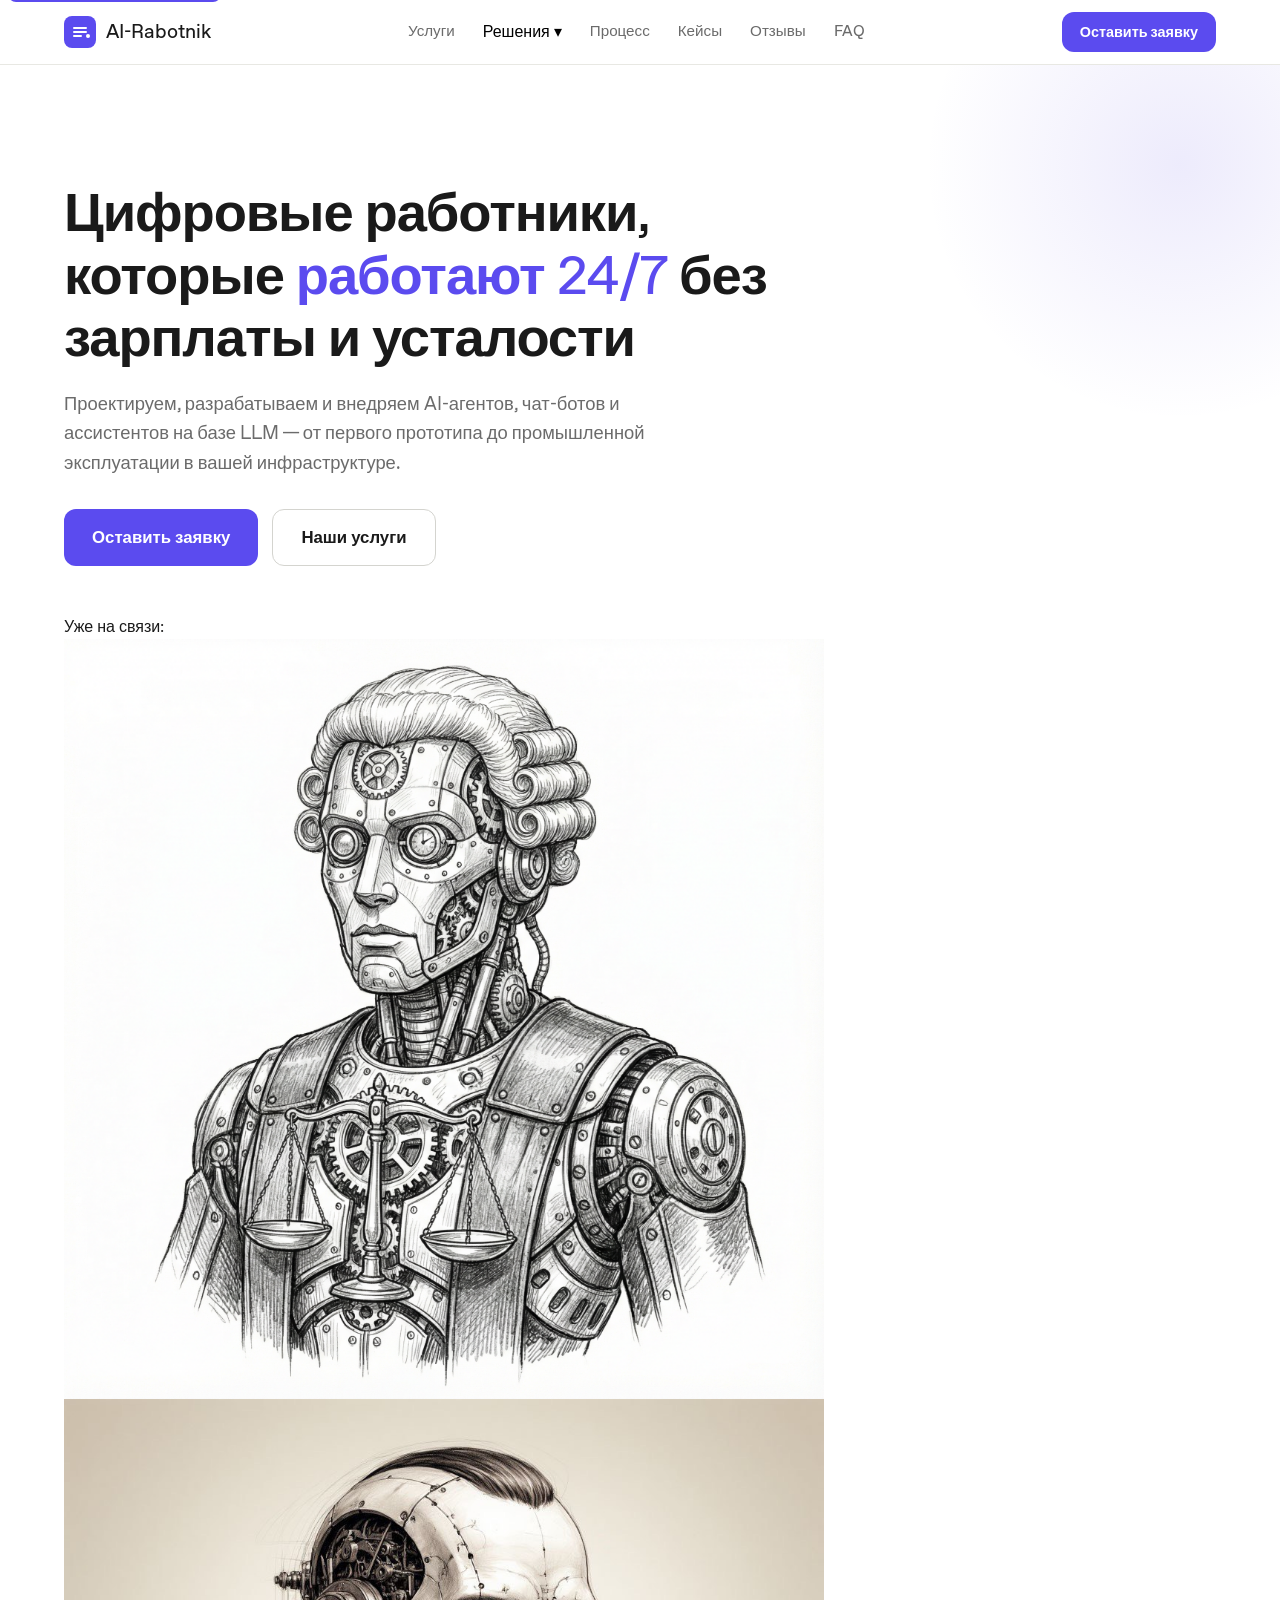
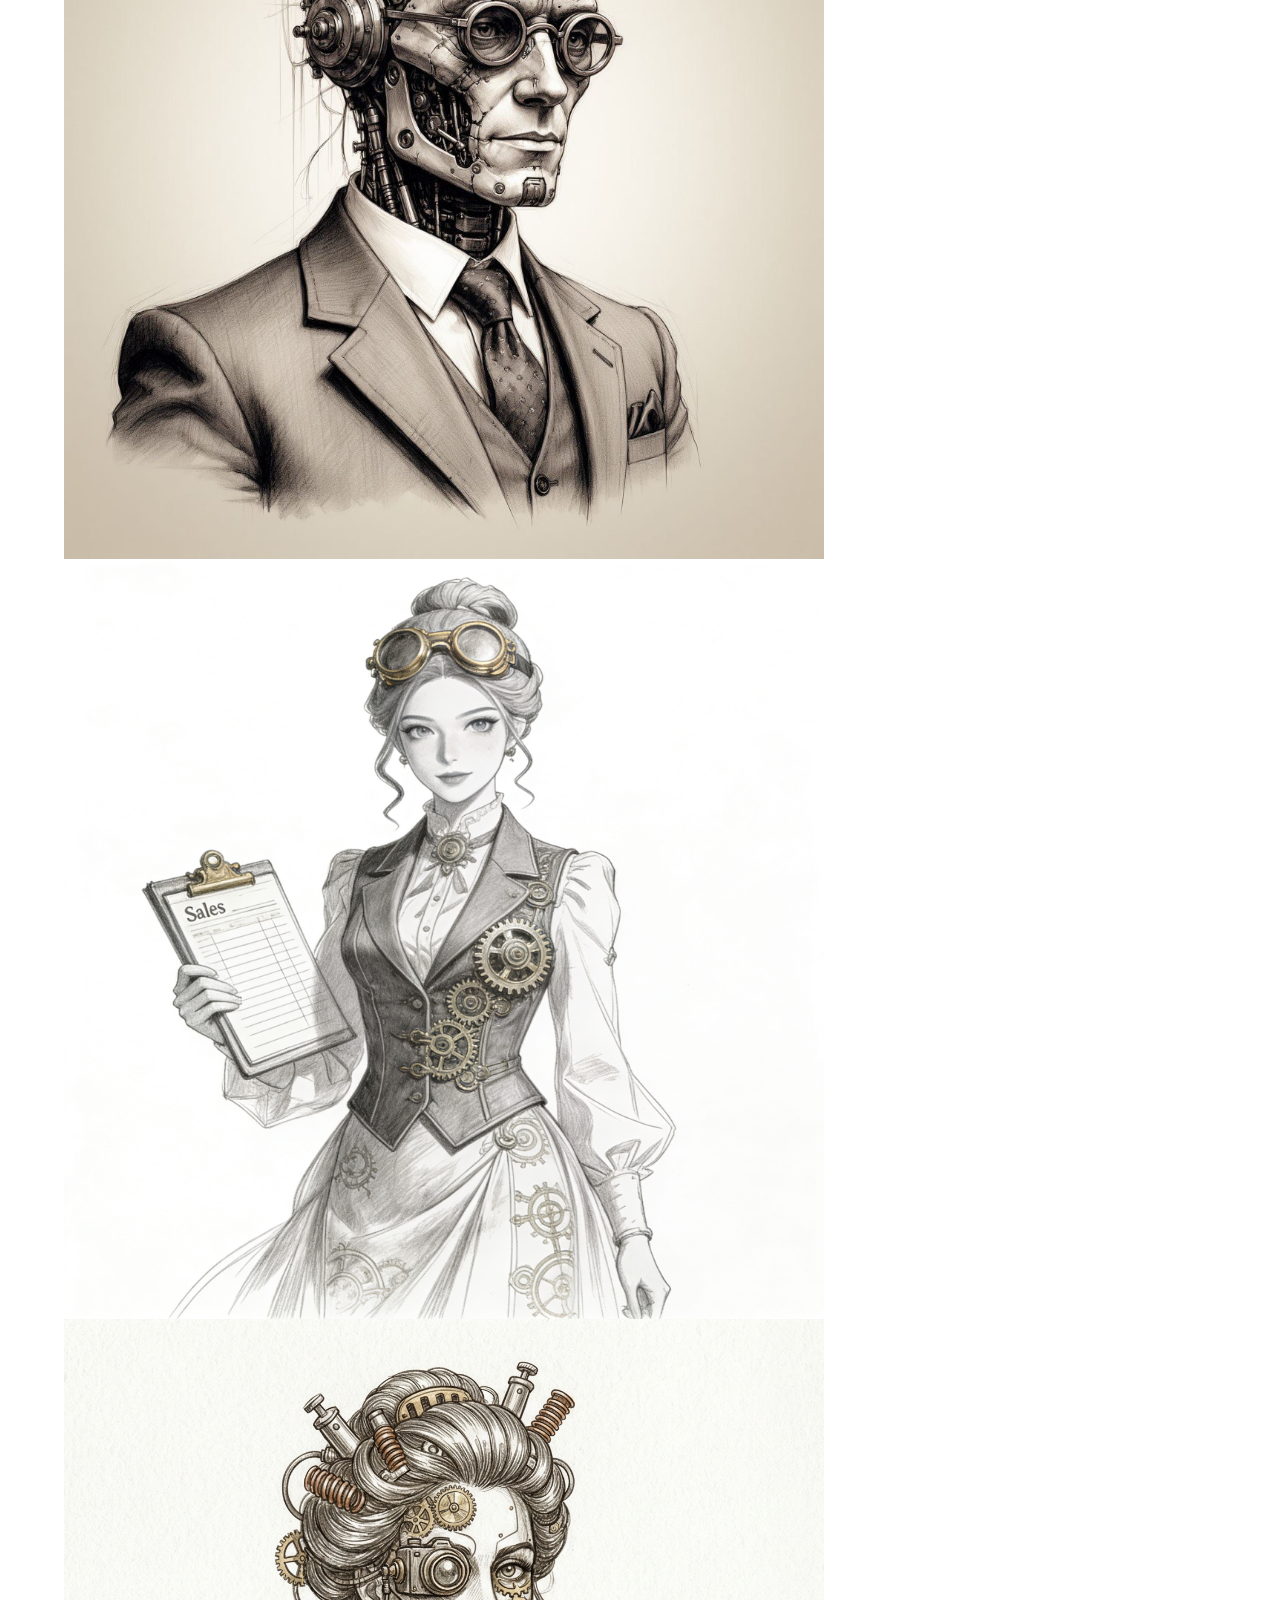
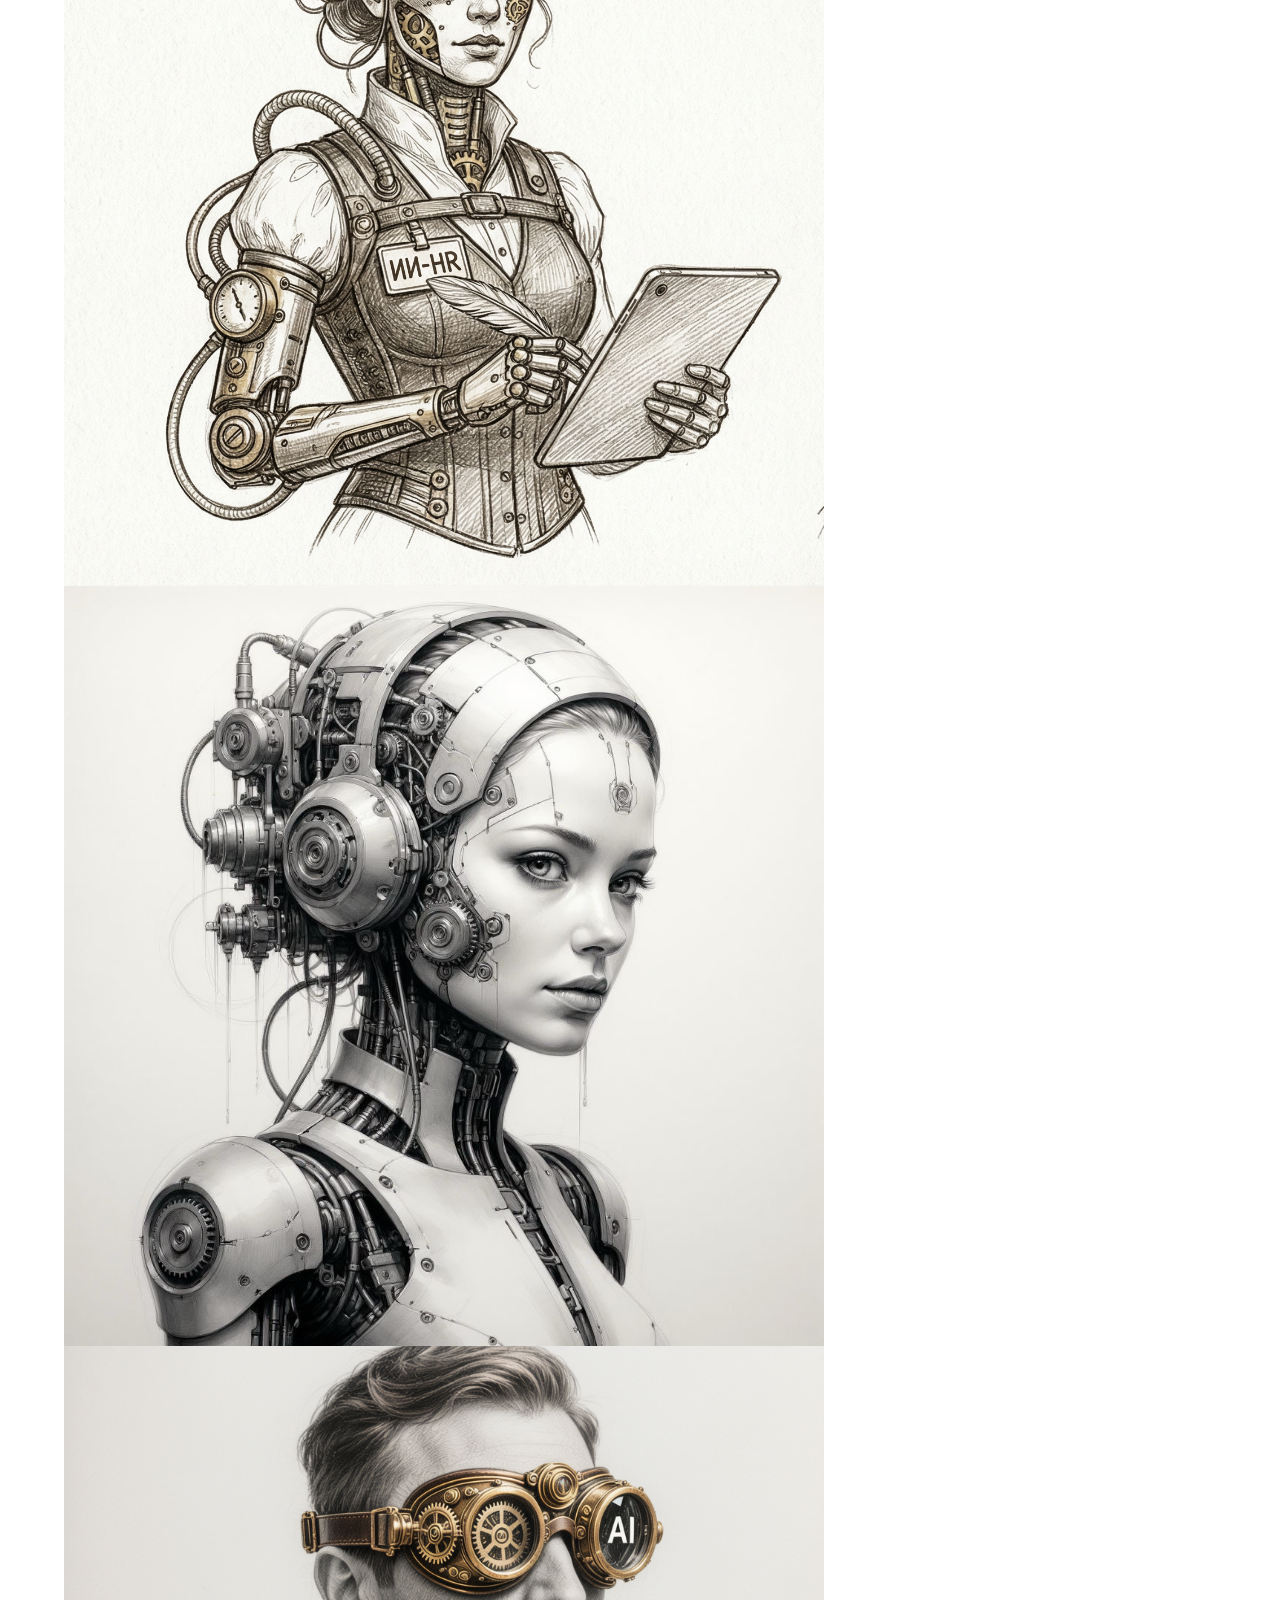
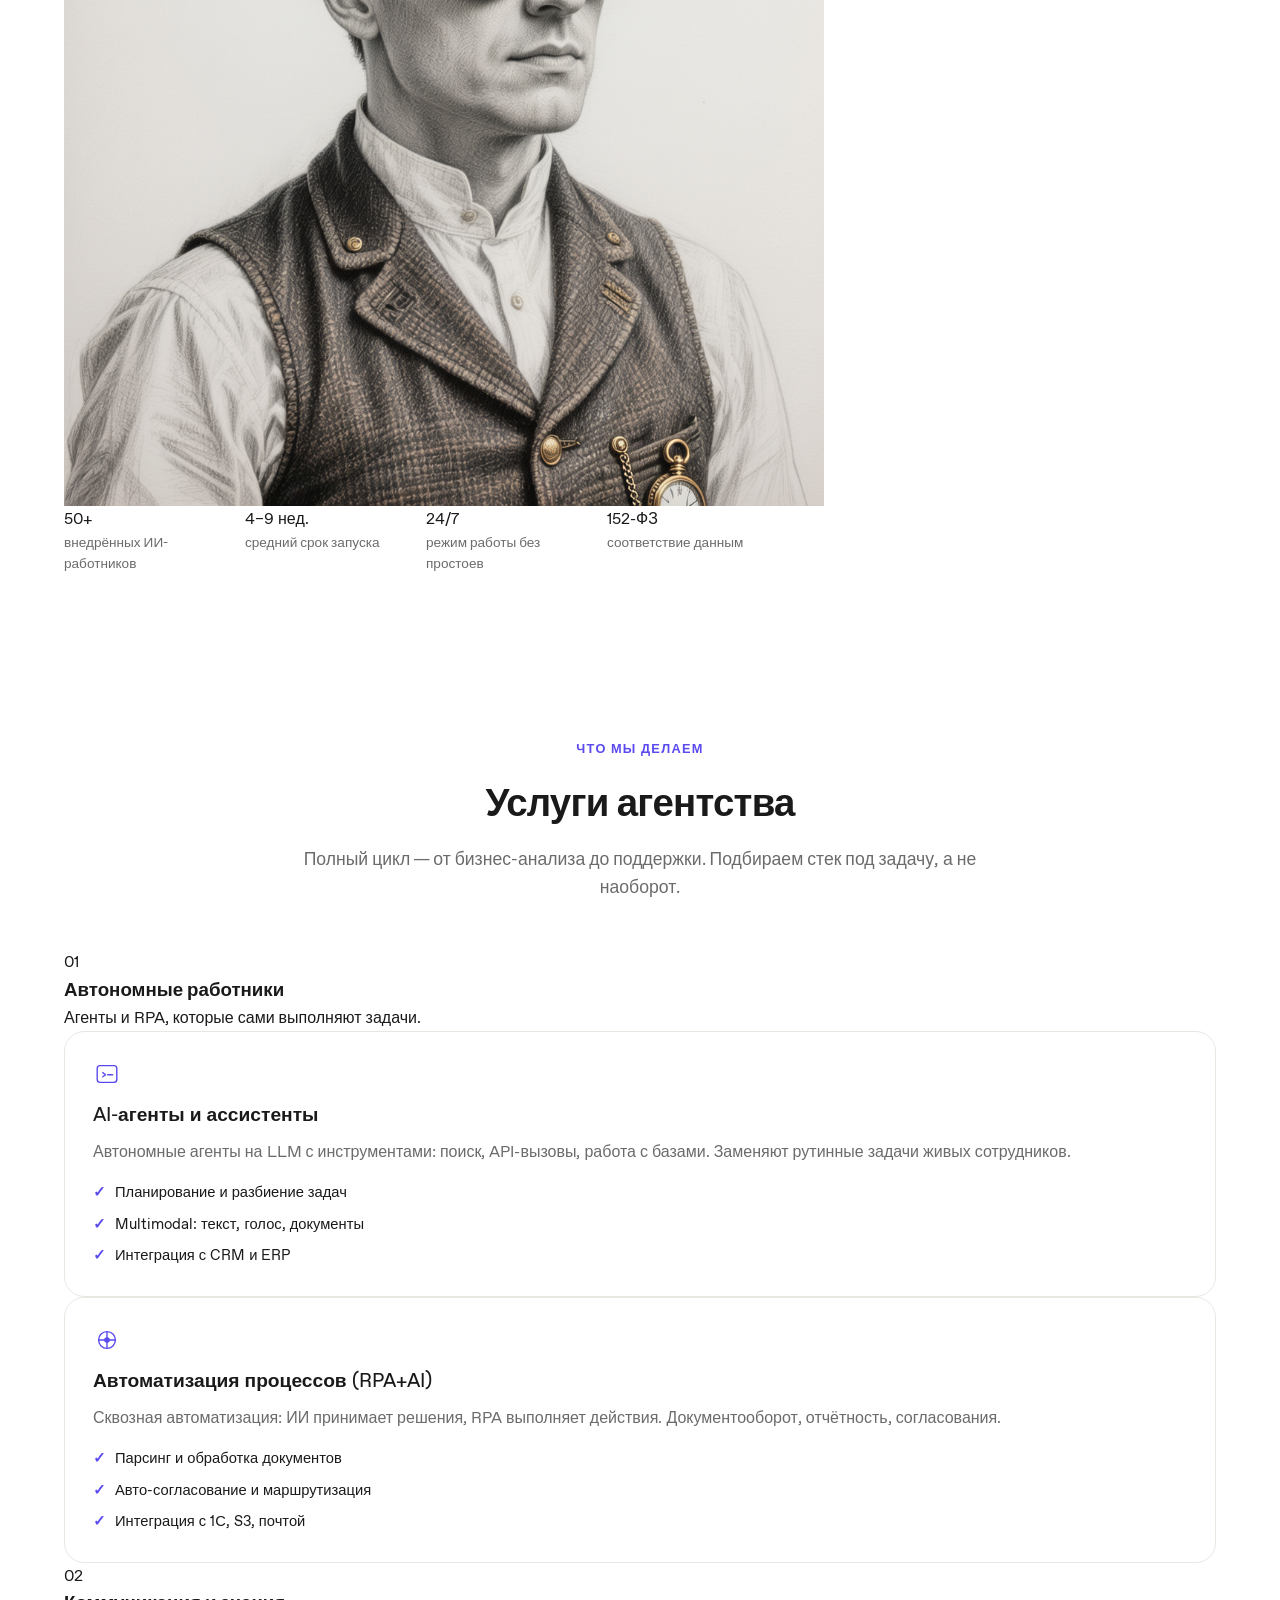
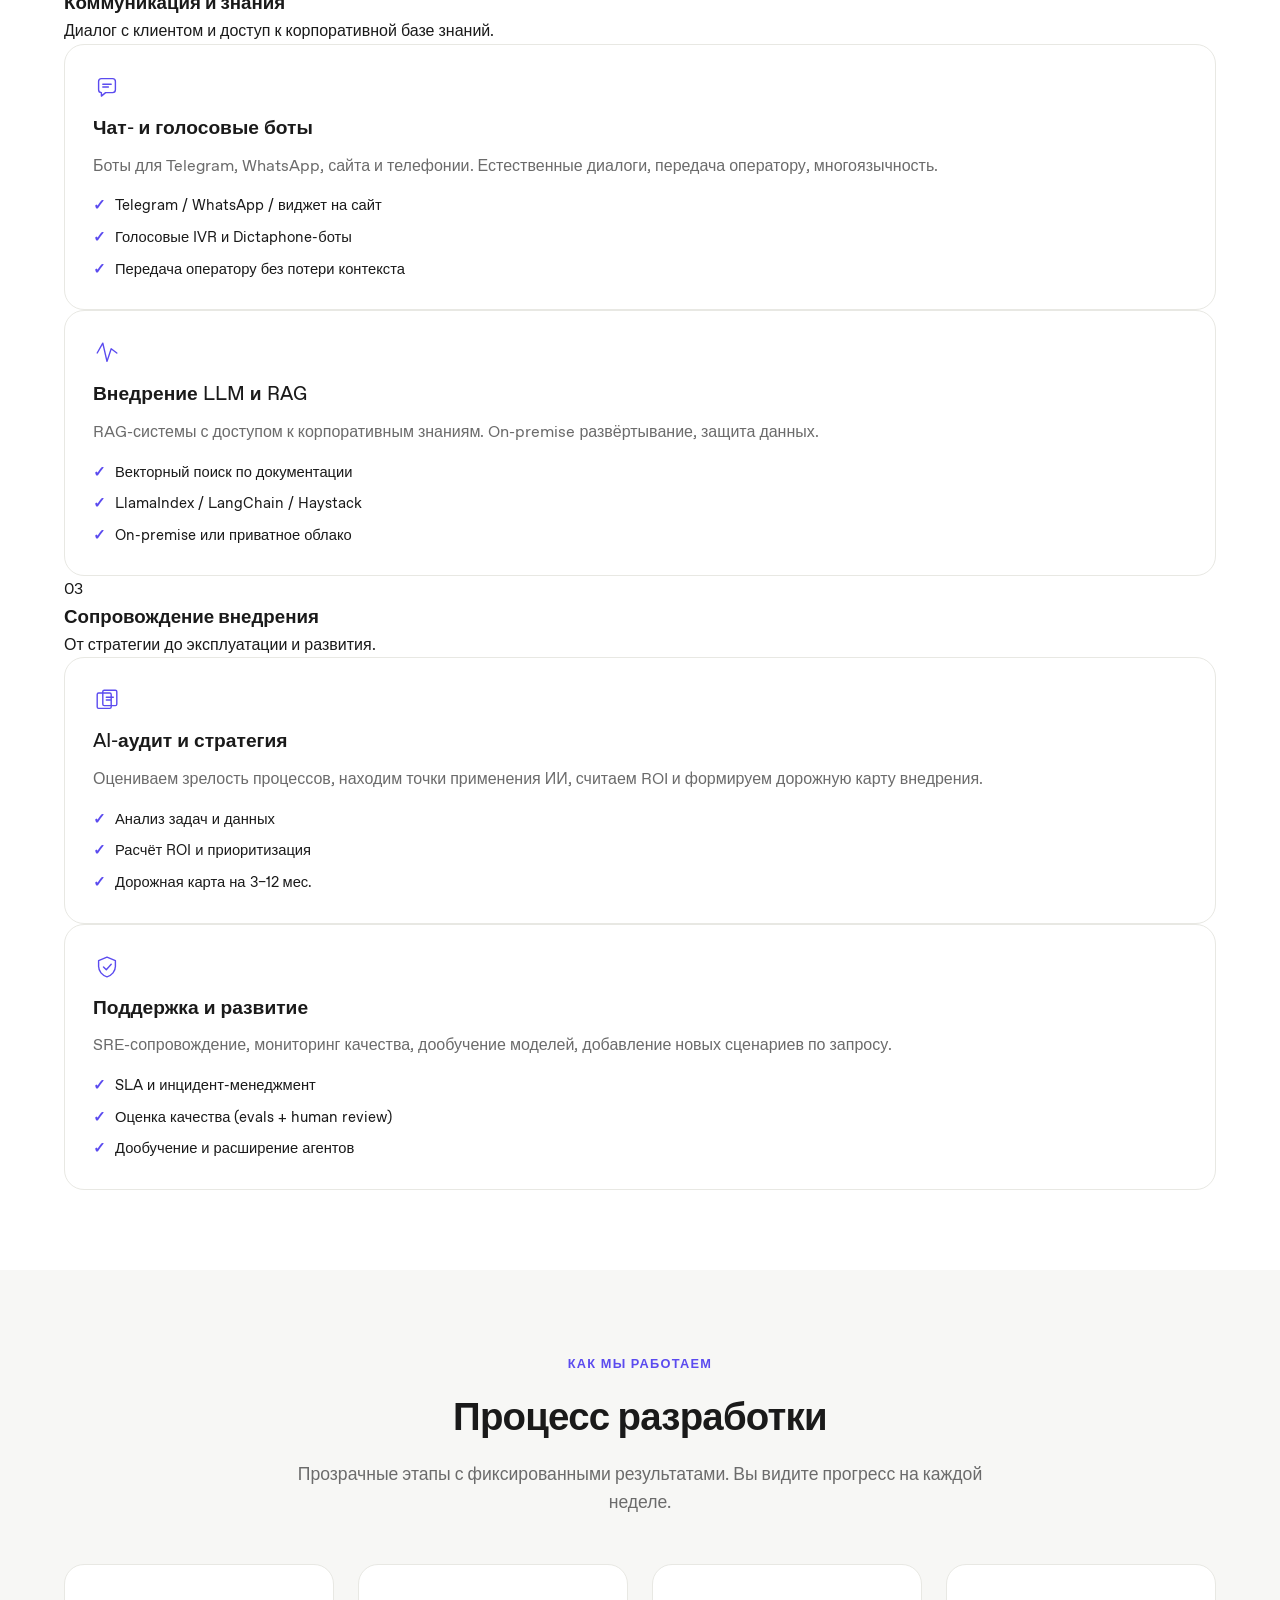
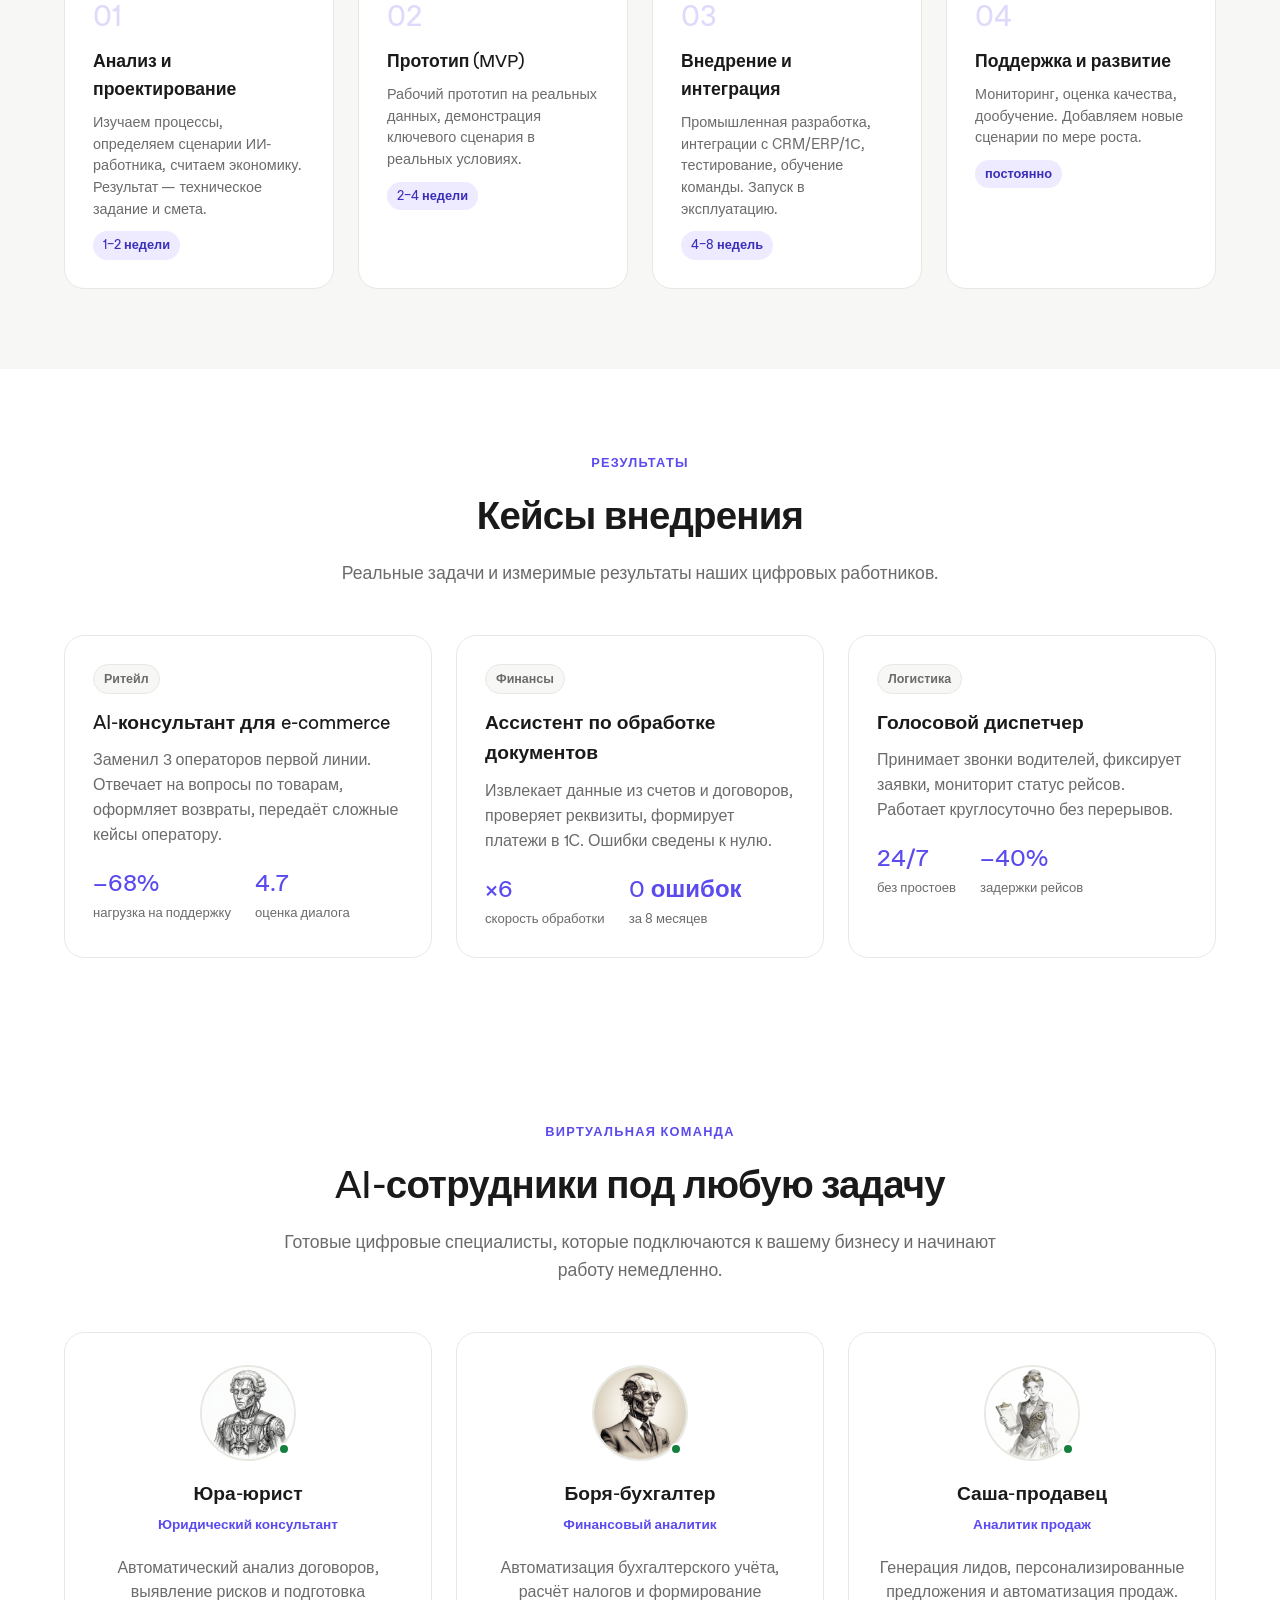
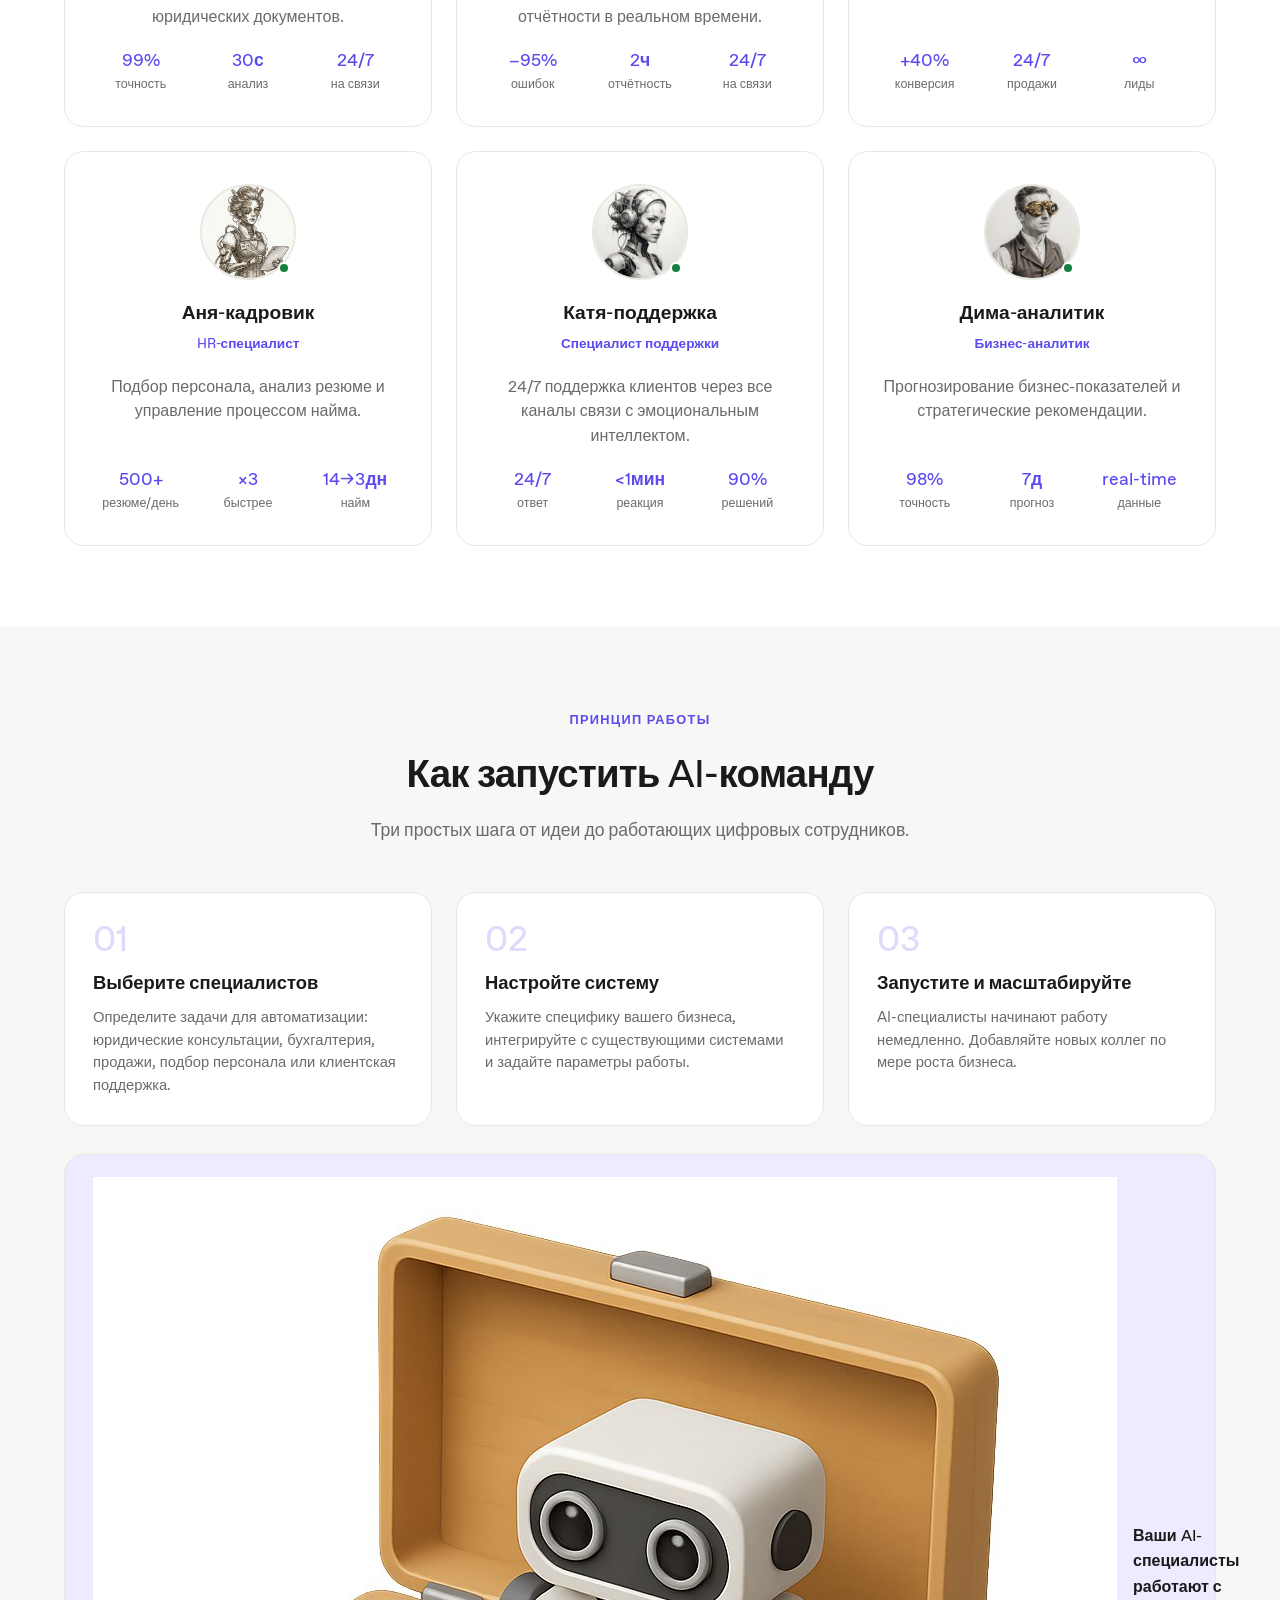
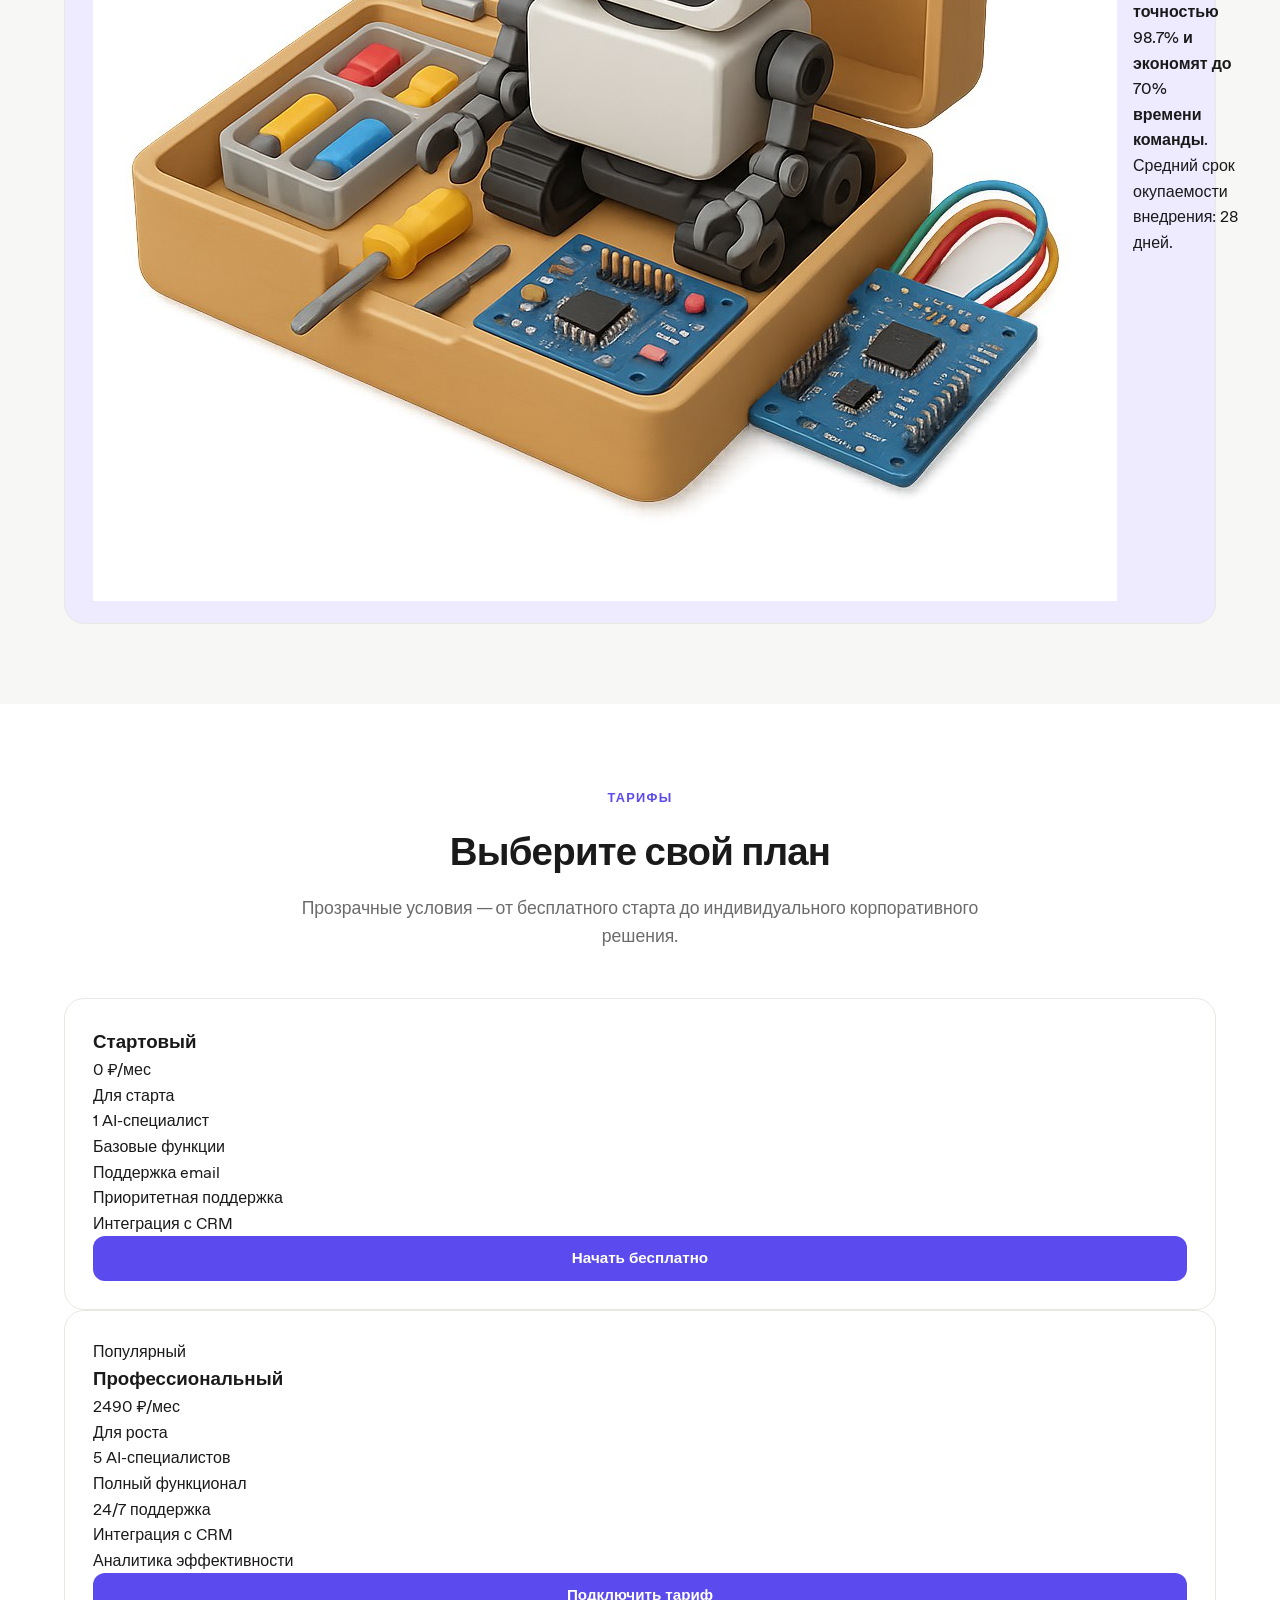
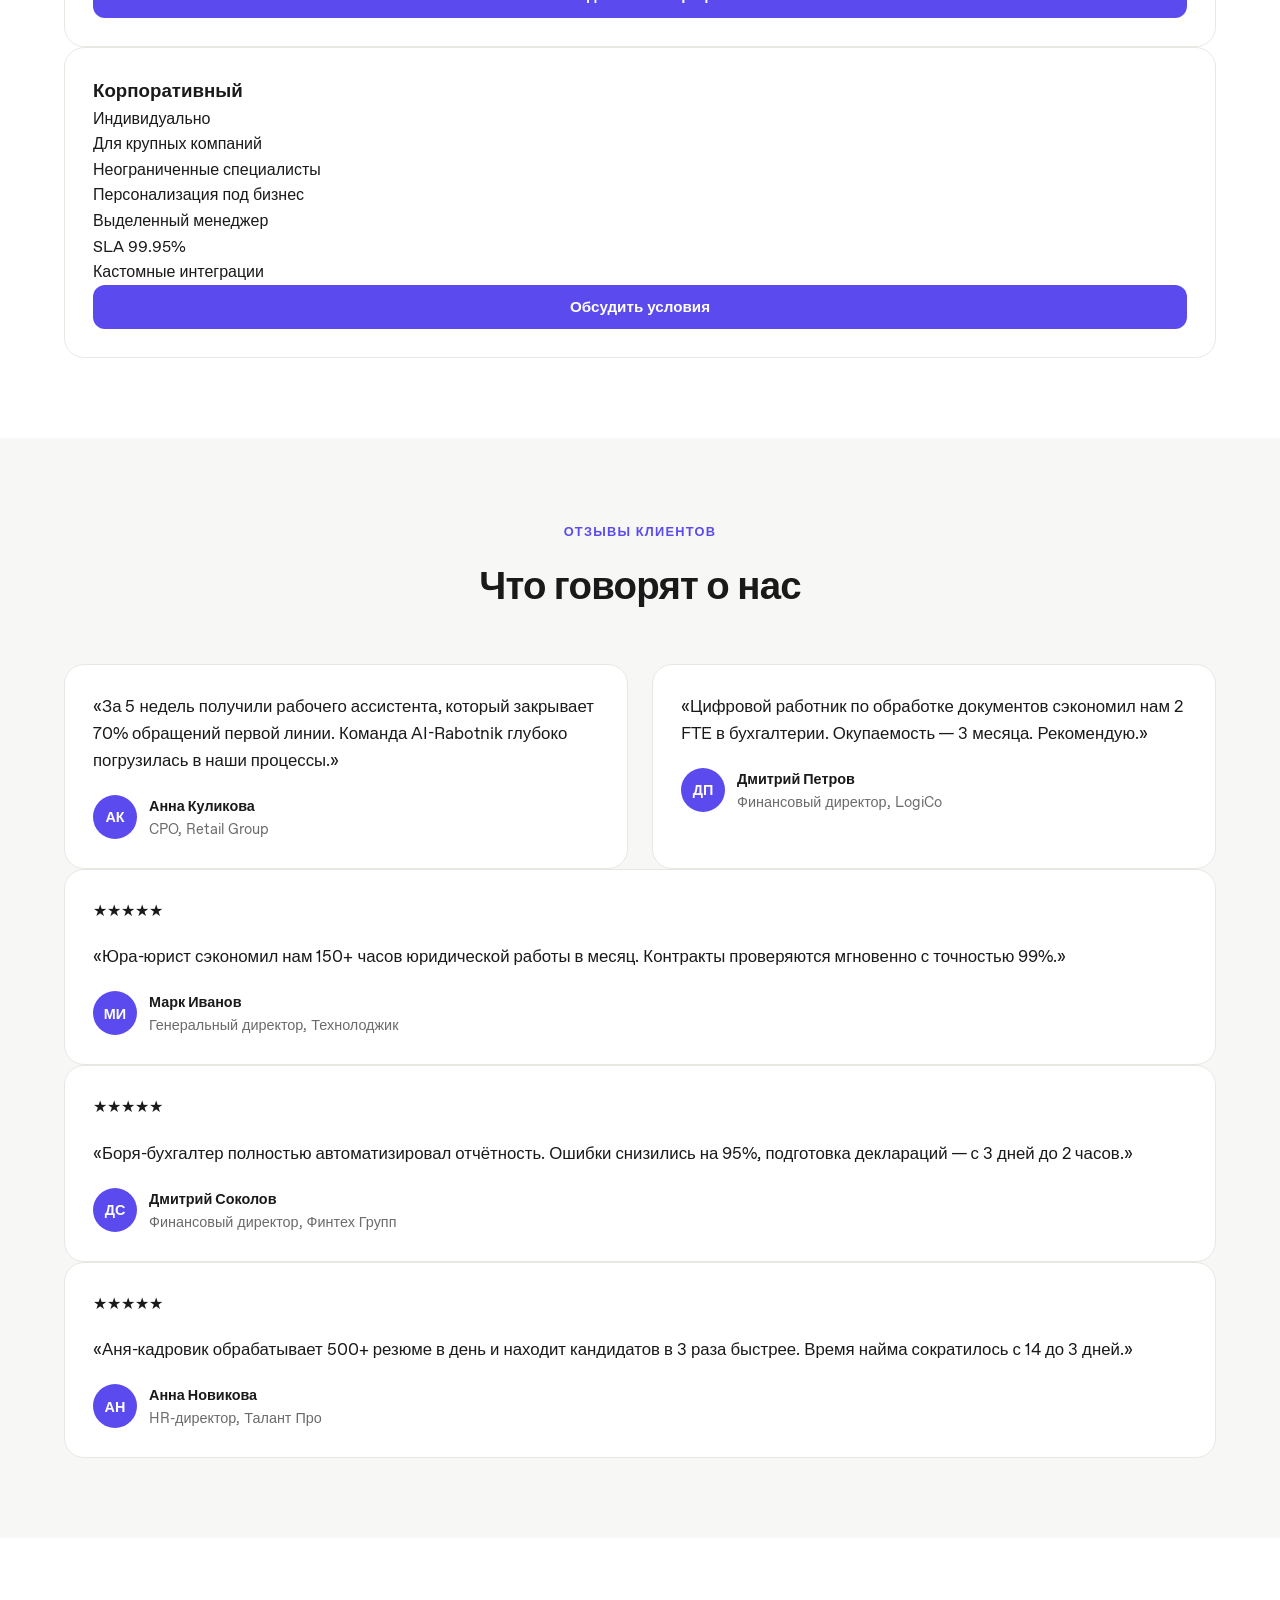
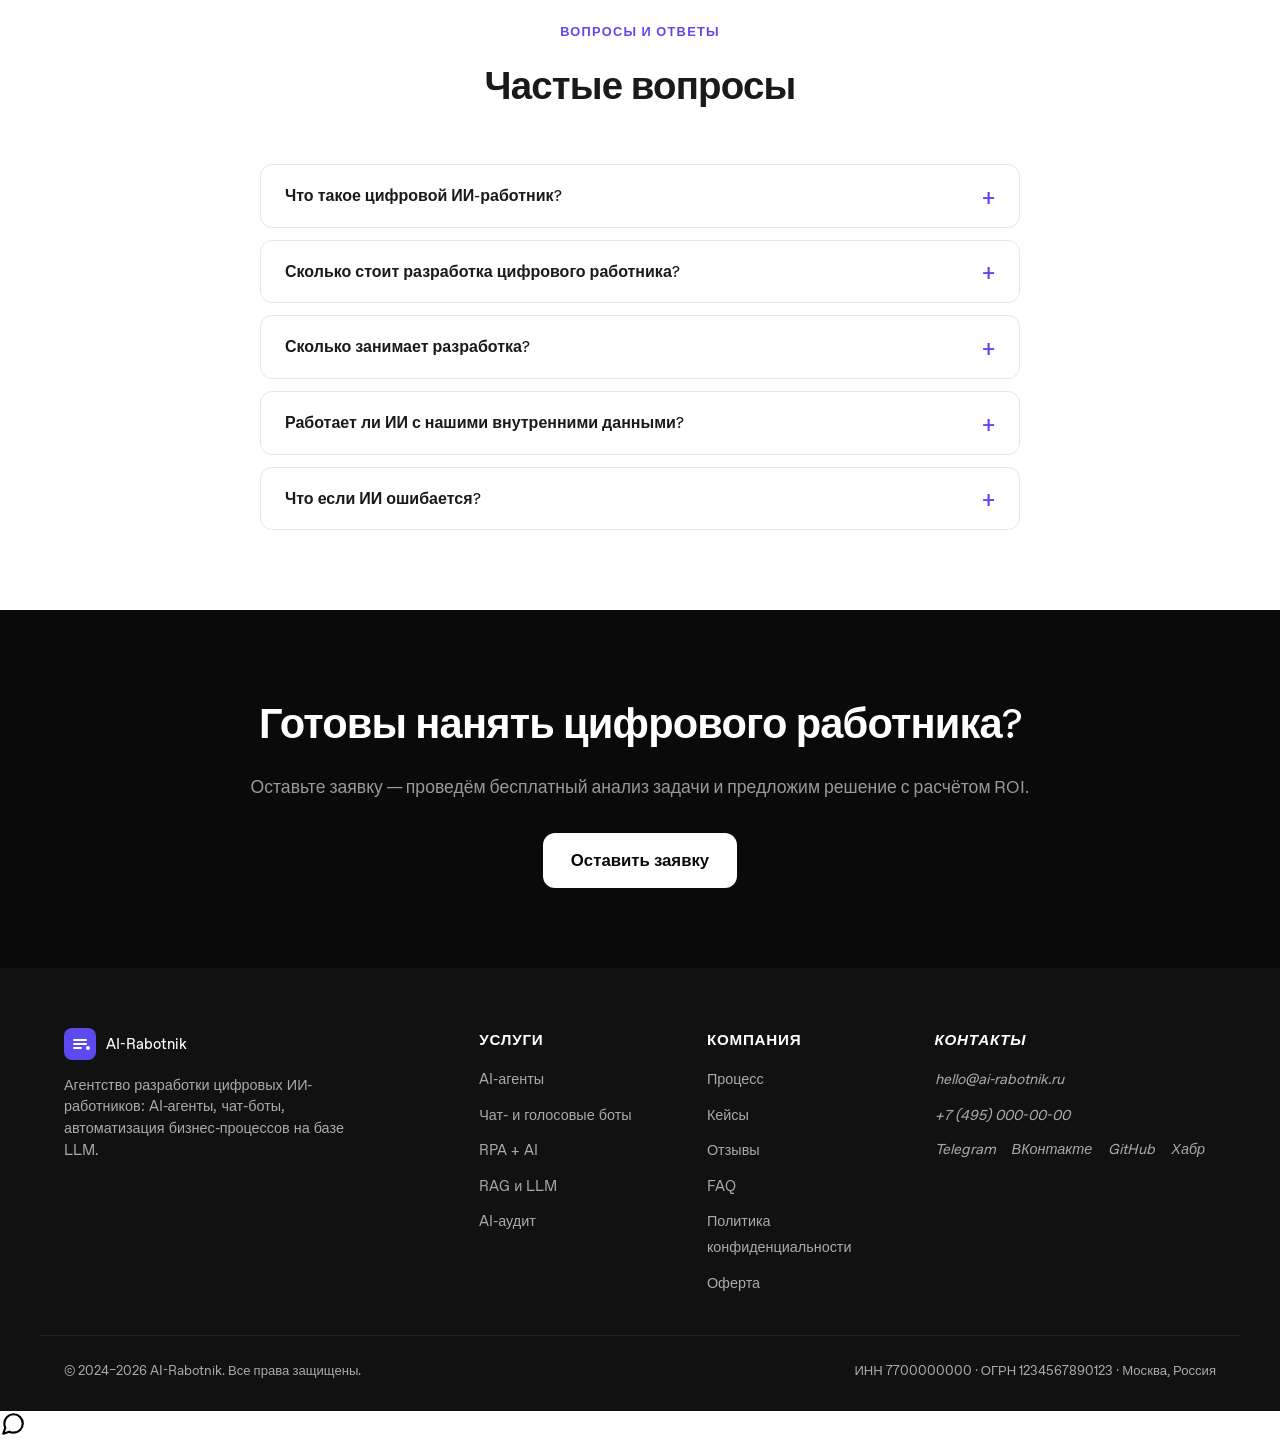
==== commit c28f9b7a: "fix(ai-rabotnik): product-team bug fixes from swarm audit Critical: - Fix broken mobile-menu CTA but" ====
--- a/ai-rabotnik/index.html
+++ b/ai-rabotnik/index.html
@@ -149,7 +149,7 @@
     try { ym(window.YM_ID, "init", { clickmap:true, trackLinks:true, accurateTrackBounce:true, webvisor:true }); } catch(e){}
   }
 </script>
-<noscript><div><img src="https://mc.yandex.ru/watch/0" style="position:absolute;left:-9999px" alt=""></div></noscript>
+
 </head>
 
 <body>
@@ -168,7 +168,7 @@
   <div class="container nav-bar">
     <a href="#top" class="logo" aria-label="AI-Rabotnik — главная">
       <span class="logo-mark" aria-hidden="true">
-        <svg width="32" height="32" viewBox="0 0 32 32" fill="none"><rect width="32" height="32" rx="8" fill="#6C5CE7"/><path d="M10 12h12M10 16h12M10 20h7" stroke="#fff" stroke-width="2" stroke-linecap="round"/><circle cx="24" cy="20" r="2" fill="#fff"/></svg>
+        <svg width="32" height="32" viewBox="0 0 32 32" fill="none"><rect width="32" height="32" rx="8" fill="#5b4bef"/><path d="M10 12h12M10 16h12M10 20h7" stroke="#fff" stroke-width="2" stroke-linecap="round"/><circle cx="24" cy="20" r="2" fill="#fff"/></svg>
       </span>
       <span class="logo-text">AI-Rabotnik</span>
     </a>
@@ -200,7 +200,7 @@
     <a href="#reviews">Отзывы</a>
     <a href="#pricing">Тарифы</a>
     <a href="#faq">FAQ</a>
-    <button class="btn btn-primary" data-open-modalОставить заявку</button>
+    <button class="btn btn-primary" data-open-modal>Оставить заявку</button>
   </nav>
 </header>
 
@@ -698,7 +698,7 @@
     <div class="footer-col footer-brand">
       <a href="#top" class="logo" aria-label="AI-Rabotnik">
         <span class="logo-mark" aria-hidden="true">
-          <svg width="32" height="32" viewBox="0 0 32 32" fill="none"><rect width="32" height="32" rx="8" fill="#6C5CE7"/><path d="M10 12h12M10 16h12M10 20h7" stroke="#fff" stroke-width="2" stroke-linecap="round"/><circle cx="24" cy="20" r="2" fill="#fff"/></svg>
+          <svg width="32" height="32" viewBox="0 0 32 32" fill="none"><rect width="32" height="32" rx="8" fill="#5b4bef"/><path d="M10 12h12M10 16h12M10 20h7" stroke="#fff" stroke-width="2" stroke-linecap="round"/><circle cx="24" cy="20" r="2" fill="#fff"/></svg>
         </span>
         <span class="logo-text">AI-Rabotnik</span>
       </a>
@@ -721,8 +721,8 @@
         <li><a href="#cases">Кейсы</a></li>
         <li><a href="#reviews">Отзывы</a></li>
         <li><a href="#faq">FAQ</a></li>
-        <li><a href="/privacy.html" rel="nofollow">Политика конфиденциальности</a></li>
-        <li><a href="/offer.html" rel="nofollow">Оферта</a></li>
+        <li><a href="privacy.html" rel="nofollow">Политика конфиденциальности</a></li>
+        <li><a href="offer.html" rel="nofollow">Оферта</a></li>
       </ul>
     </nav>
     <address class="footer-col footer-contacts">
@@ -774,7 +774,7 @@
       </div>
       <label class="consent">
         <input type="checkbox" id="f-consent" required>
-        <span>Я согласен с <a href="/privacy.html" target="_blank">политикой конфиденциальности</a> и обработкой персональных данных.</span>
+        <span>Я согласен с <a href="privacy.html" target="_blank">политикой конфиденциальности</a> и обработкой персональных данных.</span>
       </label>
       <button type="submit" class="btn btn-primary btn-block" data-analytics="form_submit">Отправить заявку</button>
       <p class="form-success" id="formSuccess" hidden>Спасибо! Заявка отправлена. Мы свяжемся с вами в ближайшее время.</p>
--- a/ai-rabotnik/styles.css
+++ b/ai-rabotnik/styles.css
@@ -140,7 +140,6 @@
 .hero-sub { font-size: 1.15rem; color: var(--text-muted); margin-bottom: 32px; max-width: 620px; }
 .hero-actions { display: flex; gap: 14px; flex-wrap: wrap; margin-bottom: 48px; }
 .hero-stats { display: grid; grid-template-columns: repeat(4, 1fr); gap: 24px; max-width: 700px; }
-.hero-stats dt { font-size: 1.8rem; font-weight: 700; color: var(--accent); }
 .hero-stats dd { font-size: .85rem; color: var(--text-muted); }
 
 /* TRUST BAR — удалён (шаблонная строка брендов-маркеров AI-генерации) */
--- a/ai-rabotnik/parts/styles-extra.css
+++ b/ai-rabotnik/parts/styles-extra.css
@@ -108,7 +108,7 @@
   transform: translateY(-2px);
 }
 
-.step-num {
+.step .step-num {
   display: block;
   font-size: 2.2rem;
   font-weight: 700;
@@ -139,17 +139,6 @@
   color: var(--text);
 }
 .steps-banner .banner-icon {
-  flex: 0 0 auto;
-  width: 44px;
-  height: 44px;
-  display: flex;
-  align-items: center;
-  justify-content: center;
-  background: var(--accent);
-  color: #fff;
-  border-radius: 12px;
-  font-size: 1.4rem;
-}
 .steps-banner .banner-text { flex: 1; }
 .steps-banner .banner-text strong { display: block; font-size: 1.05rem; }
 .steps-banner .banner-text span { color: var(--text-muted); font-size: .9rem; }
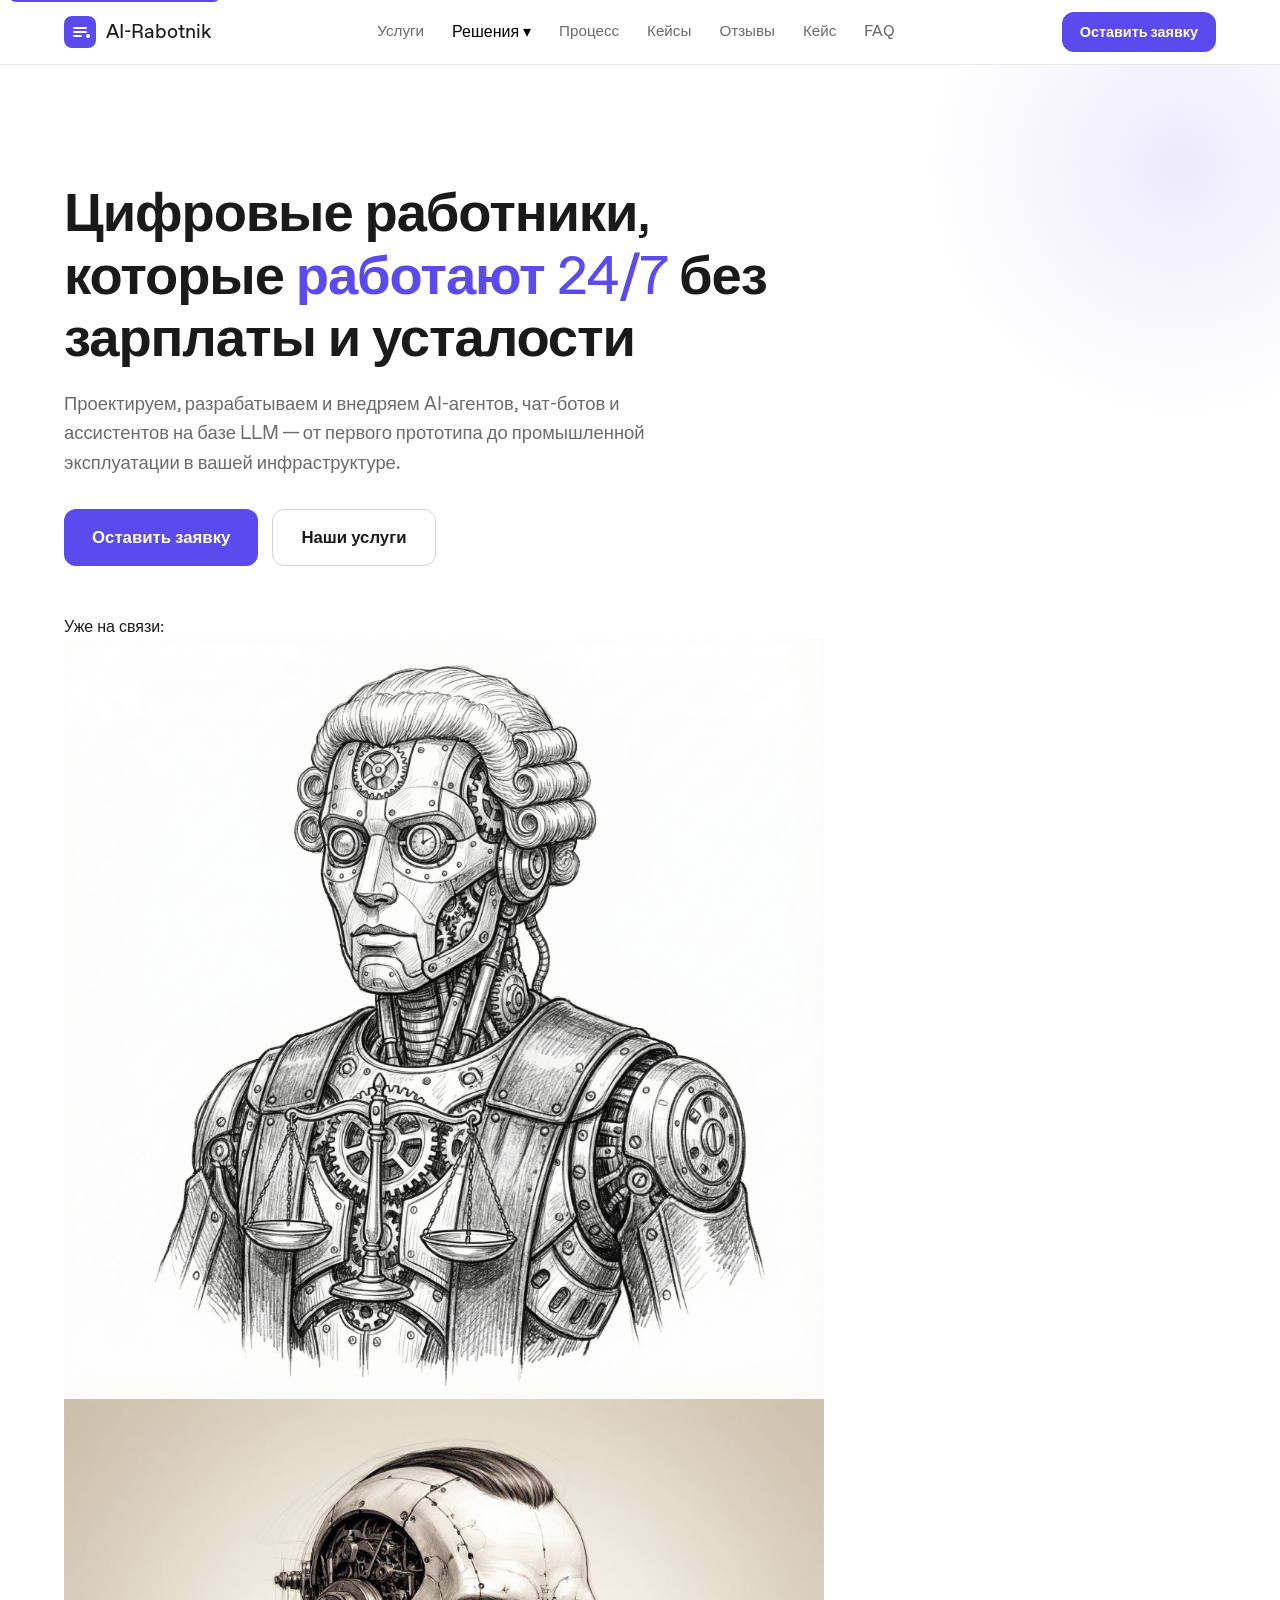
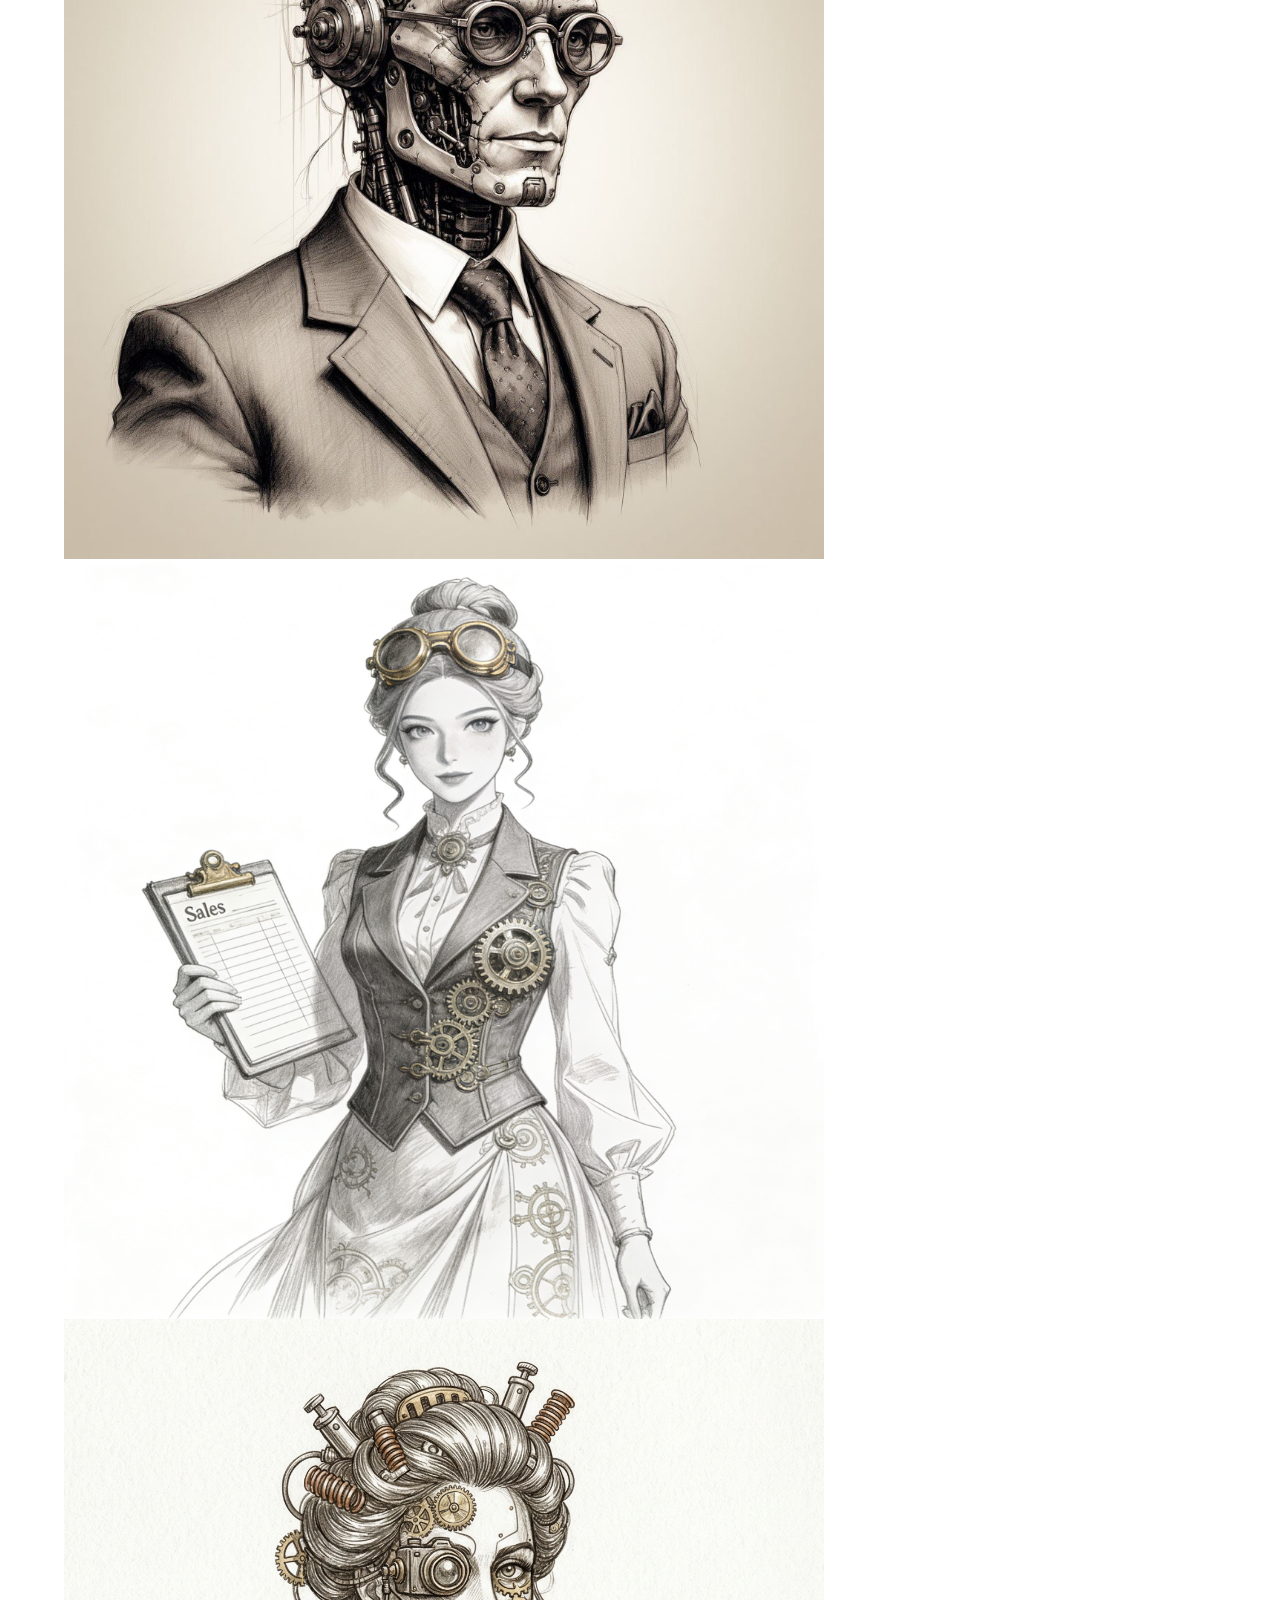
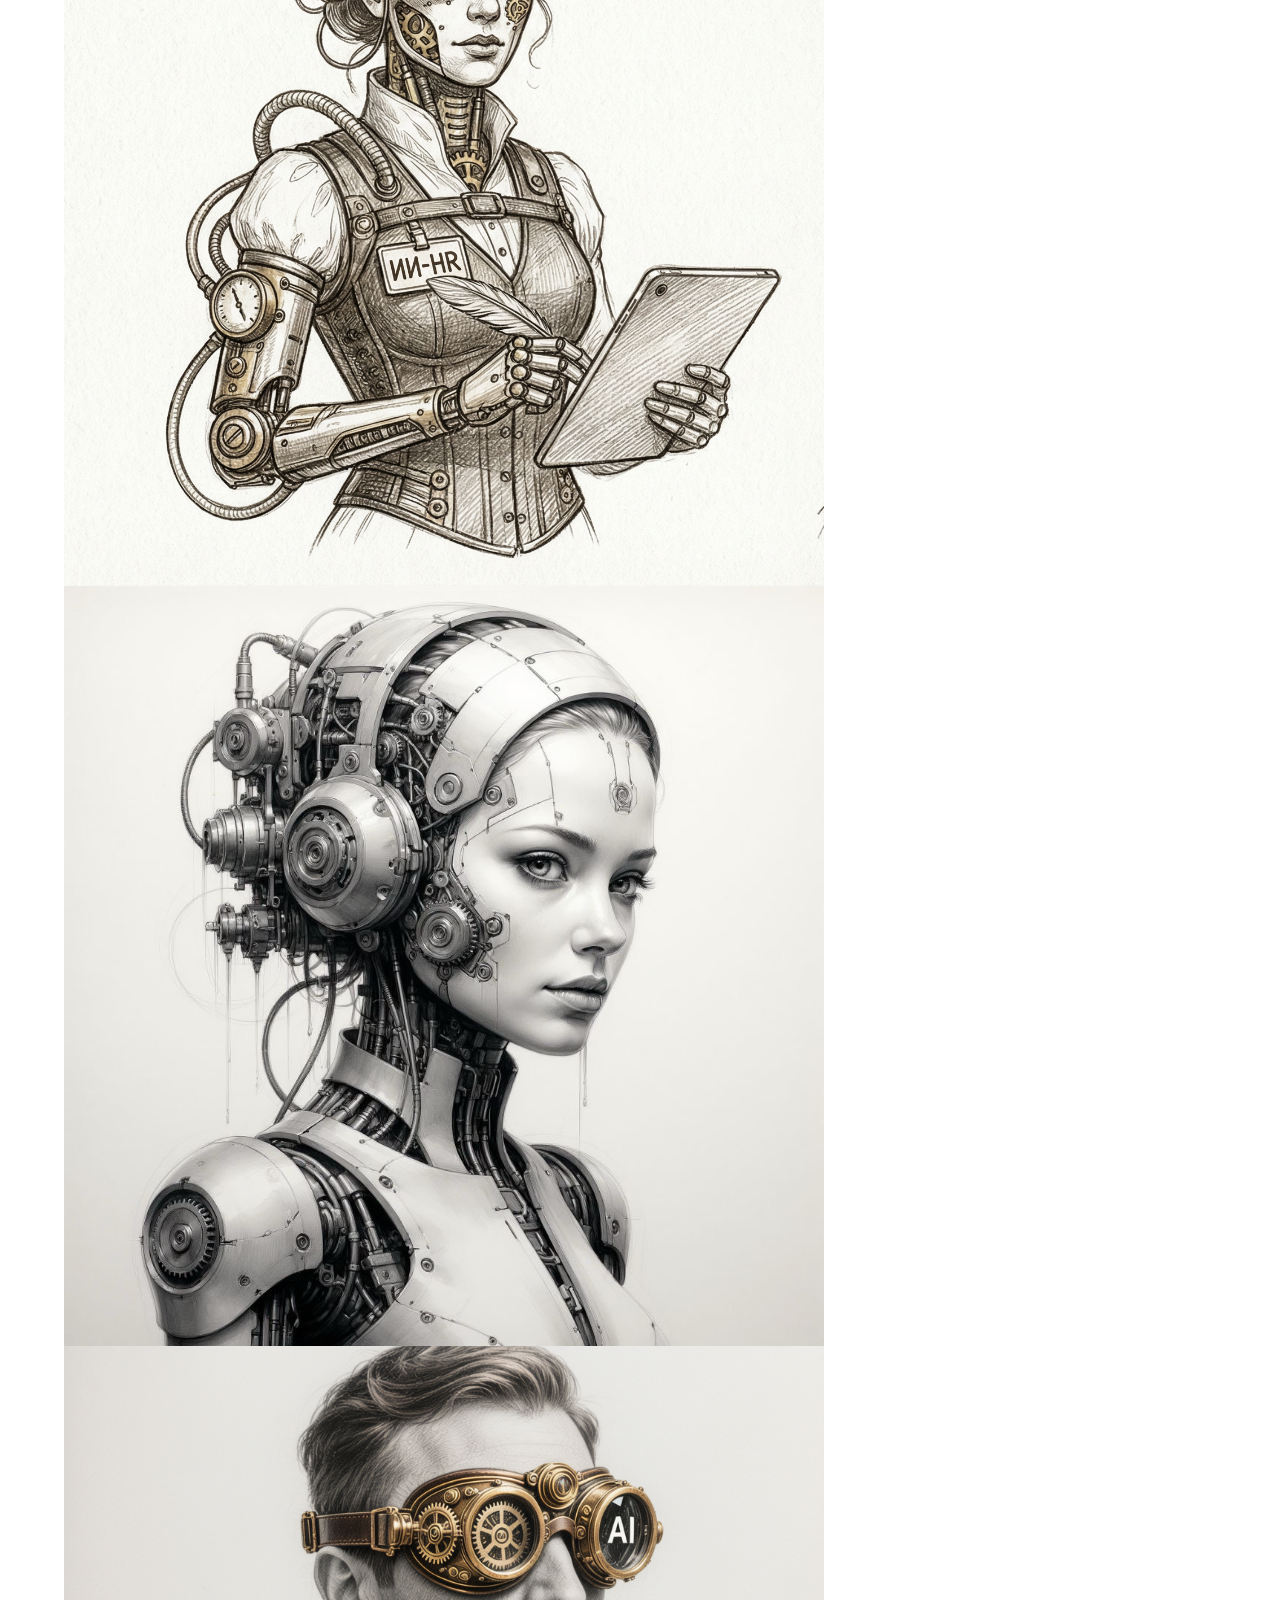
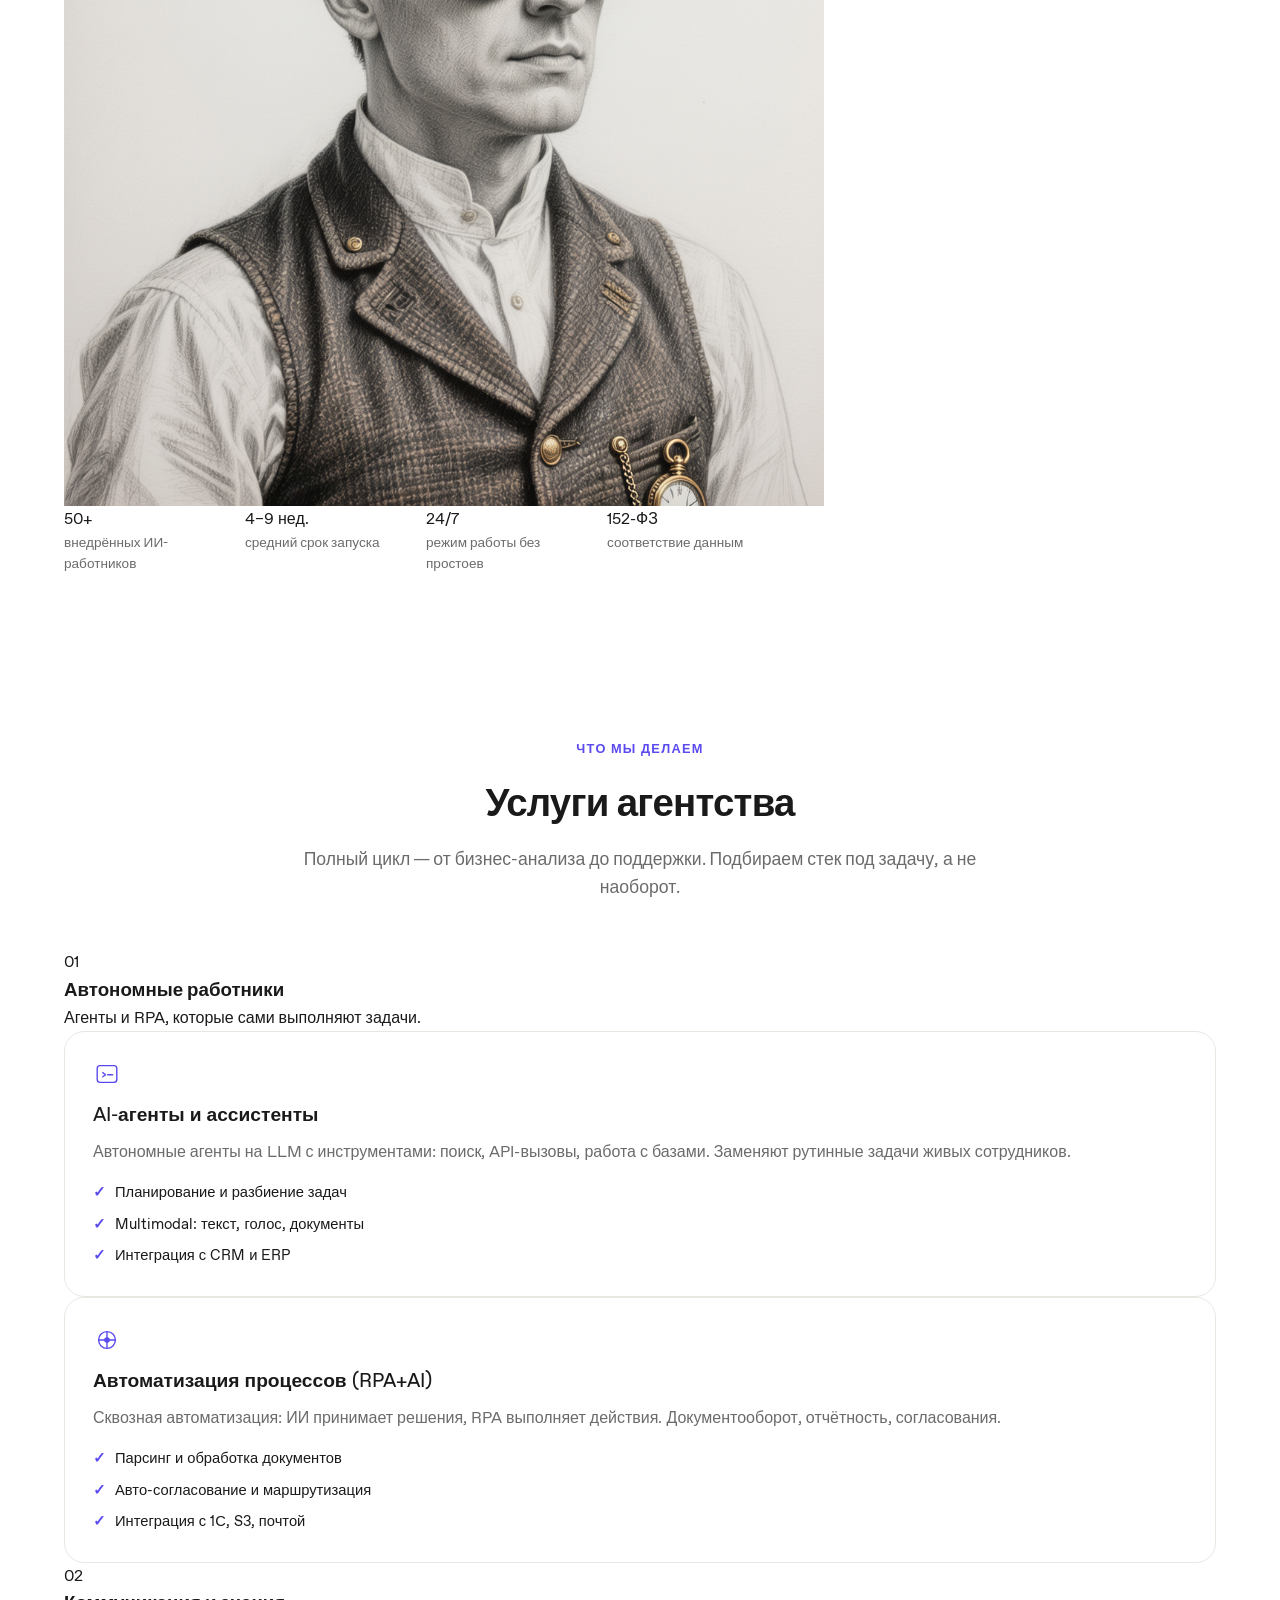
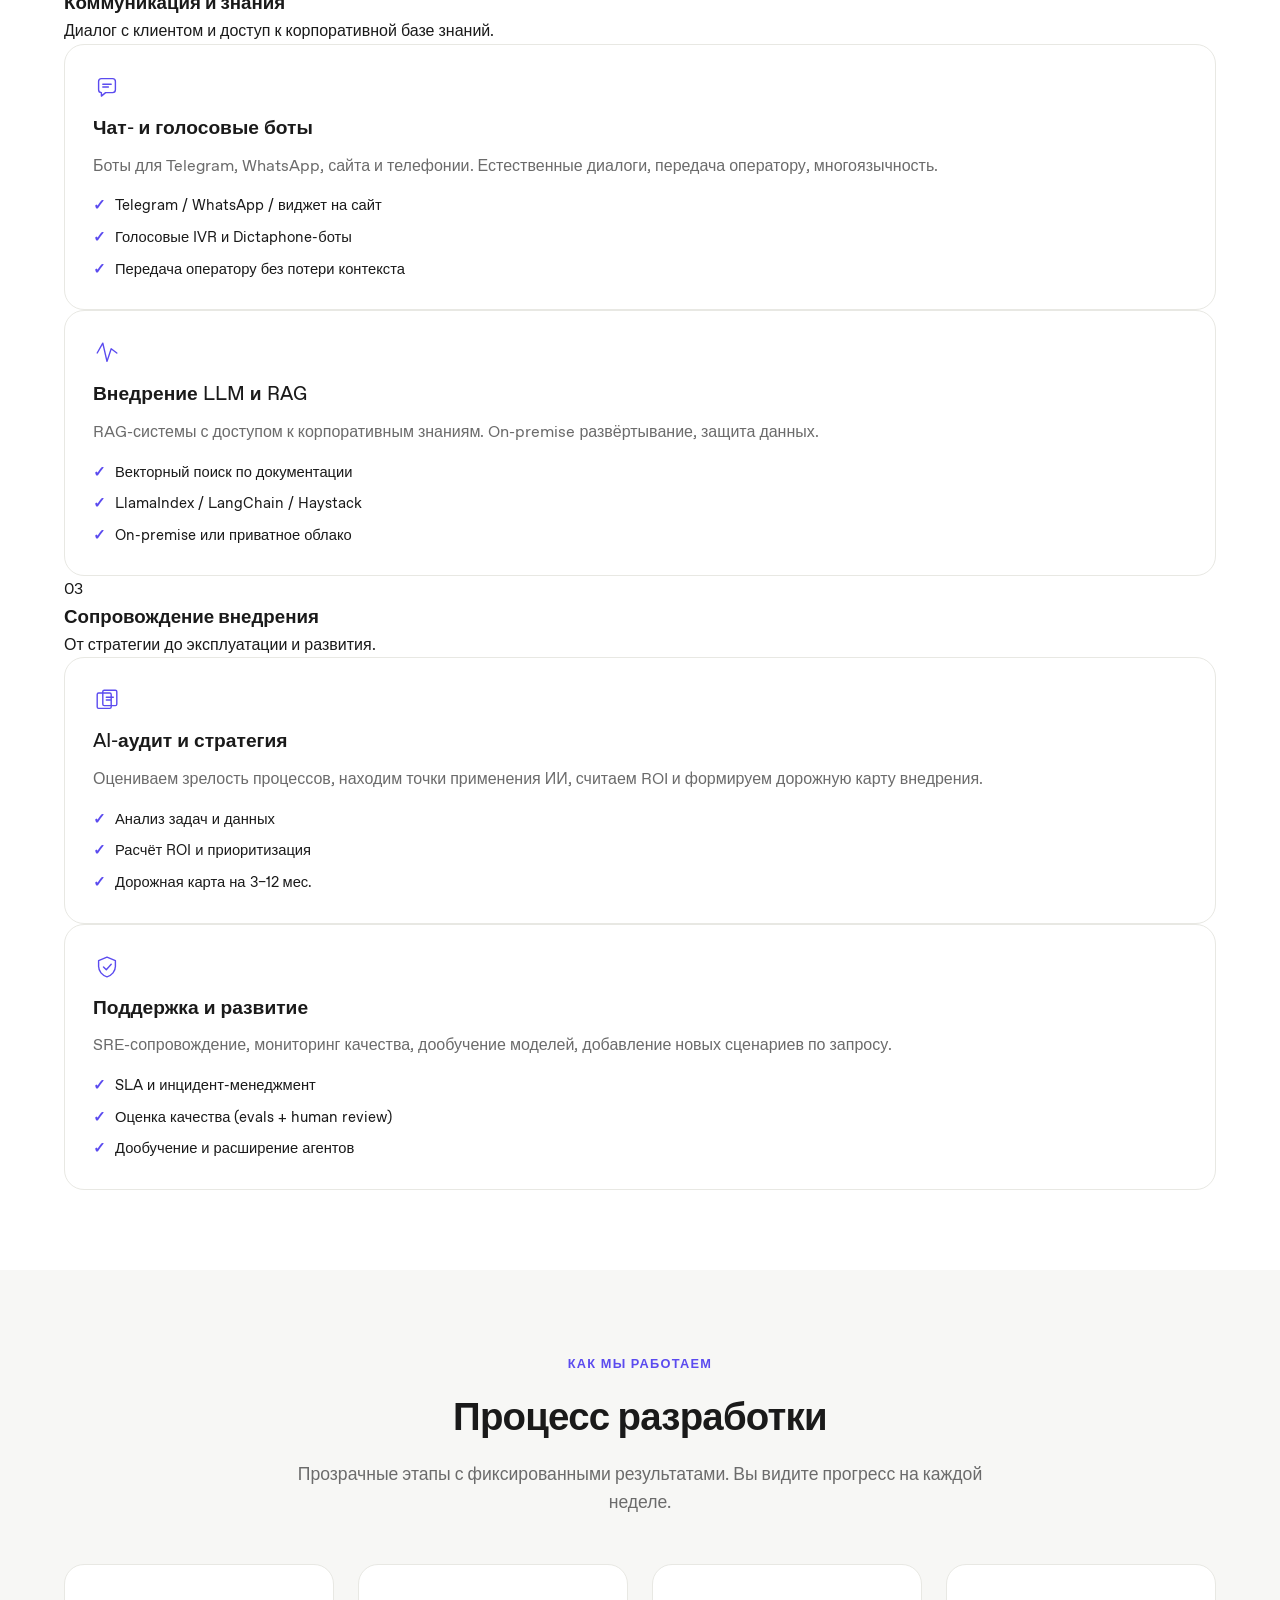
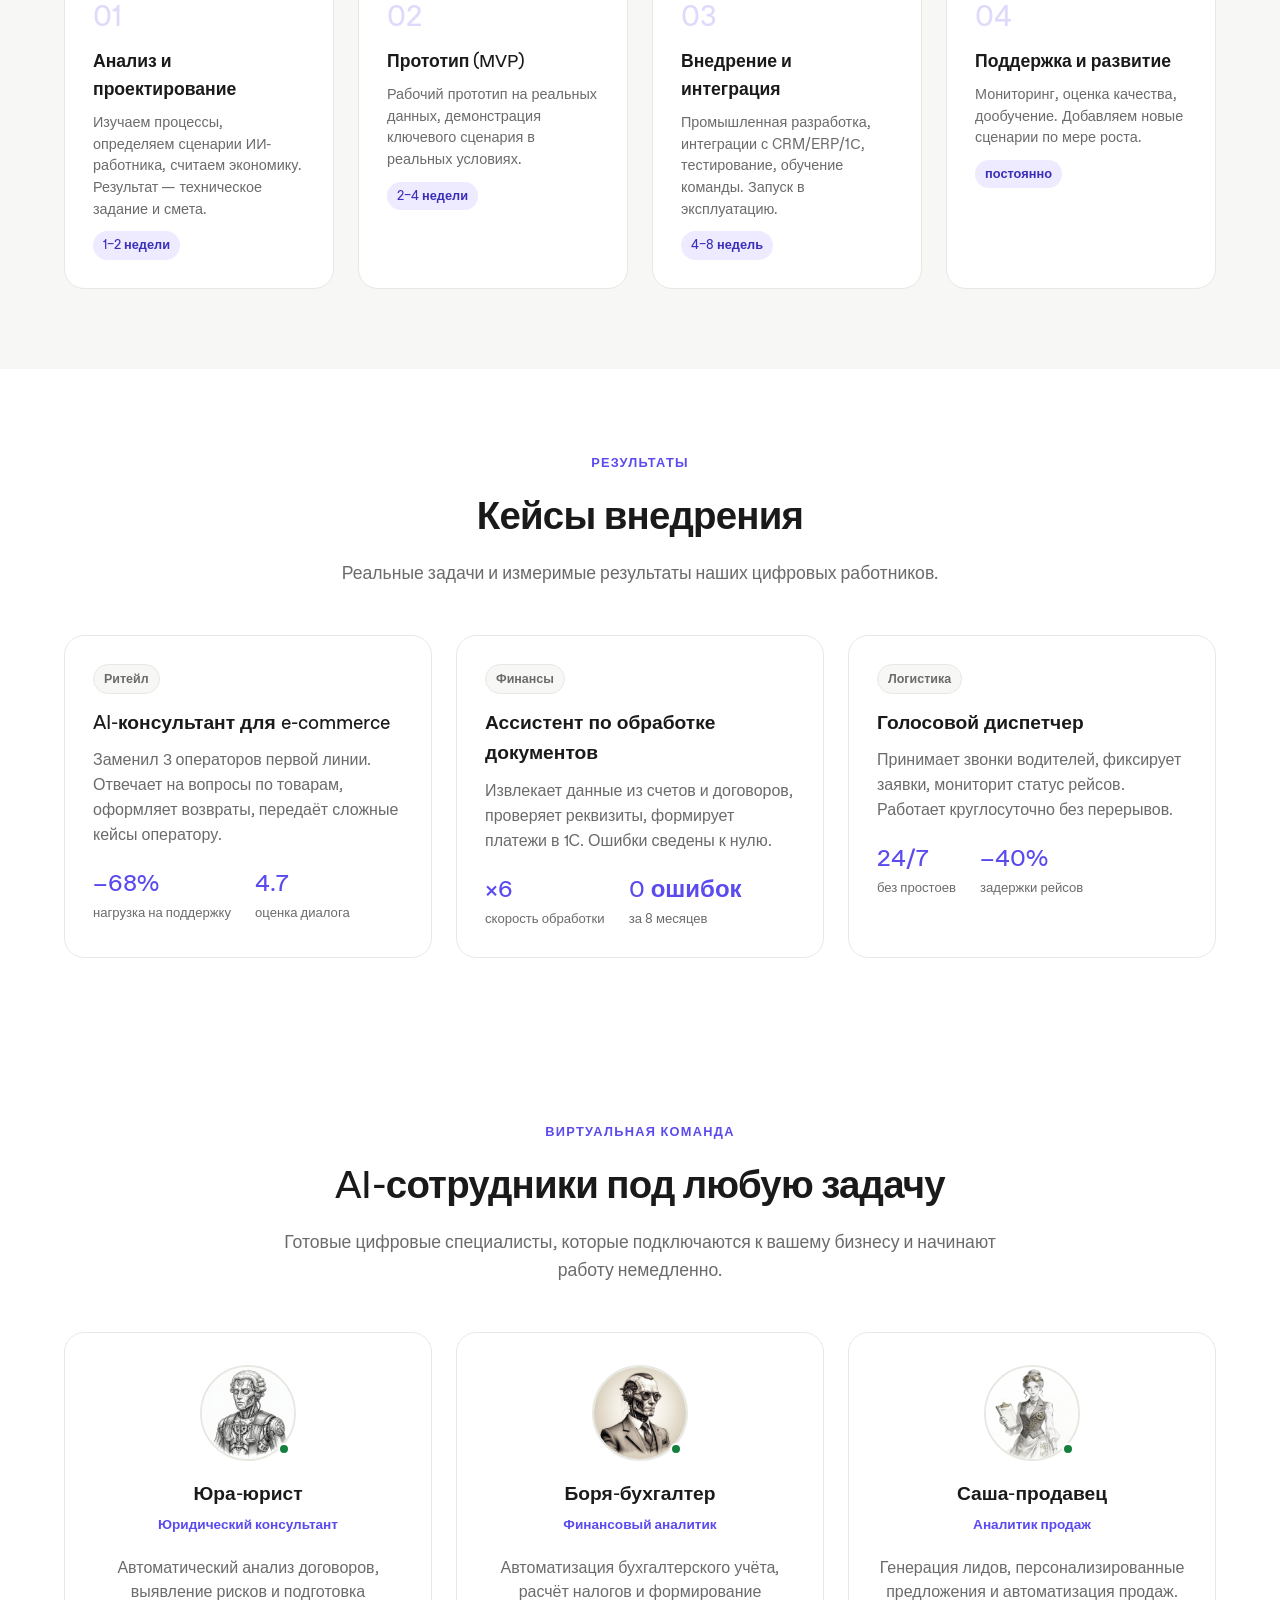
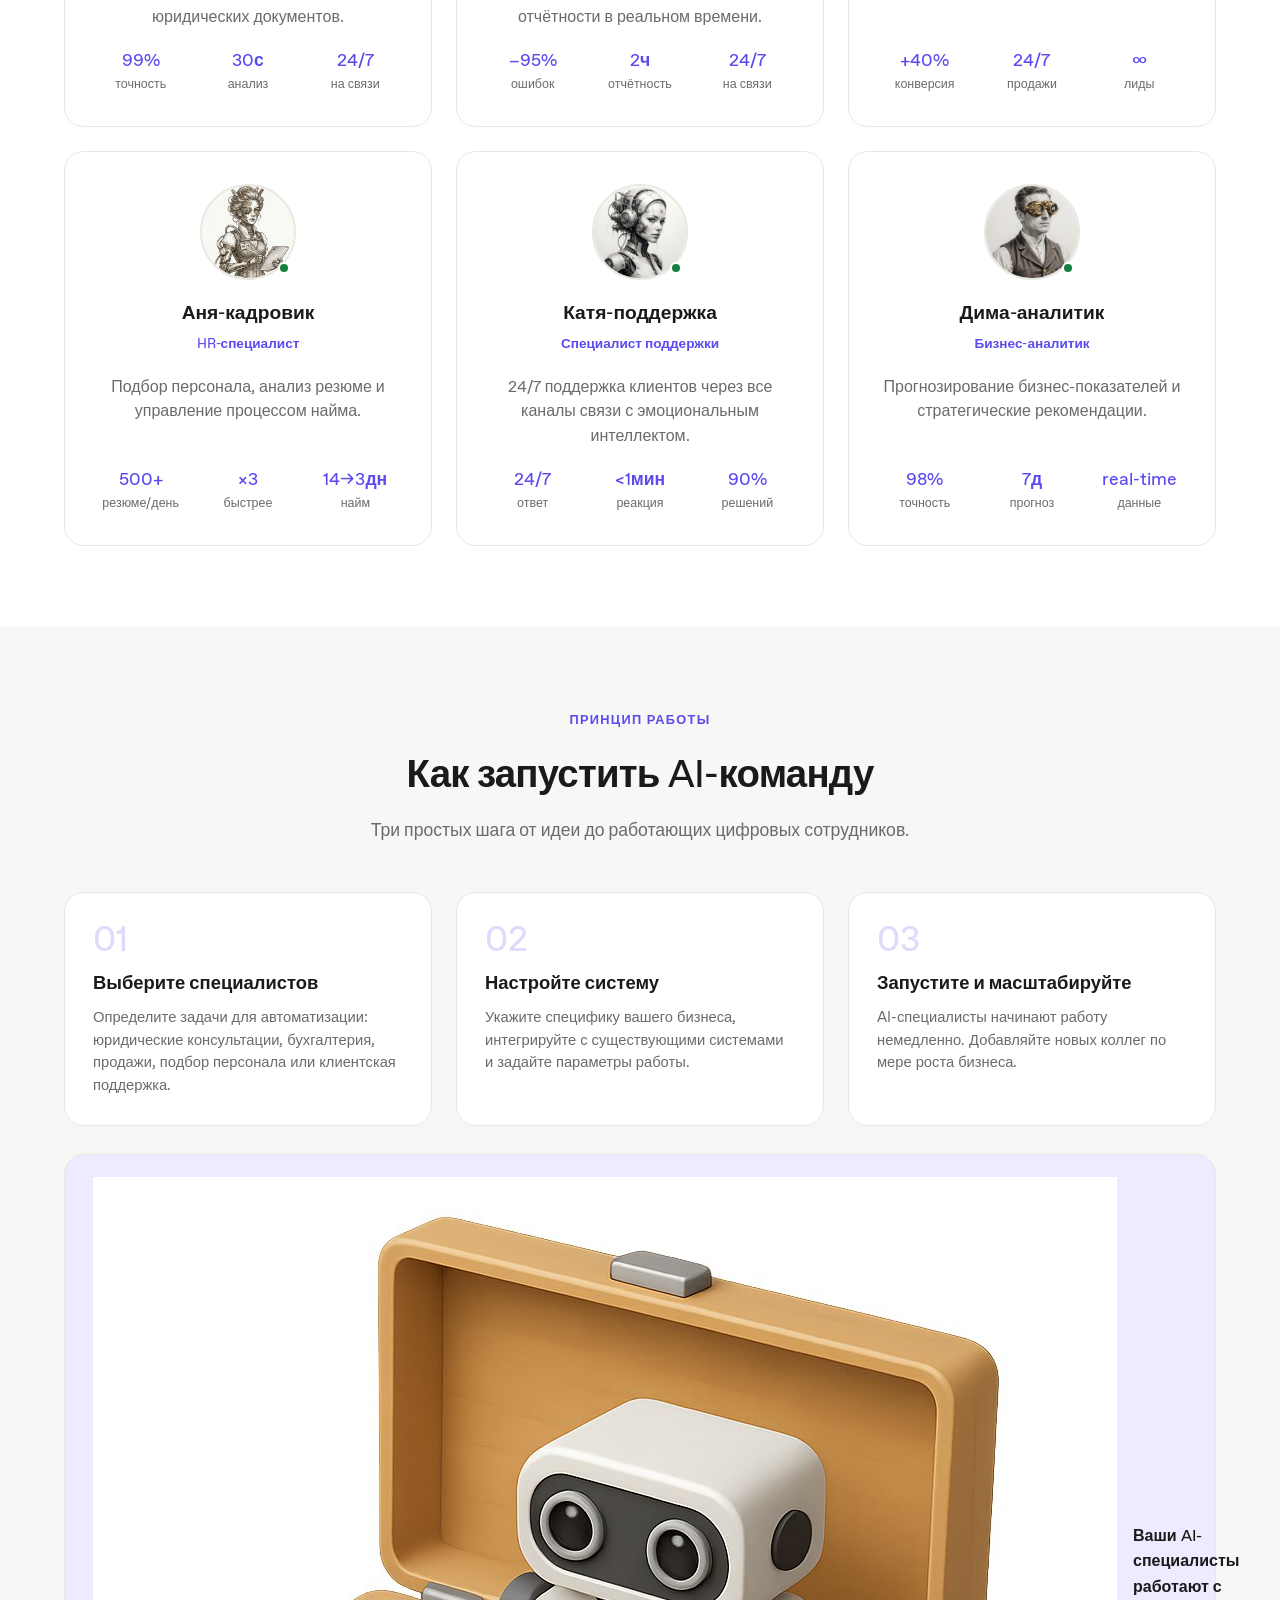
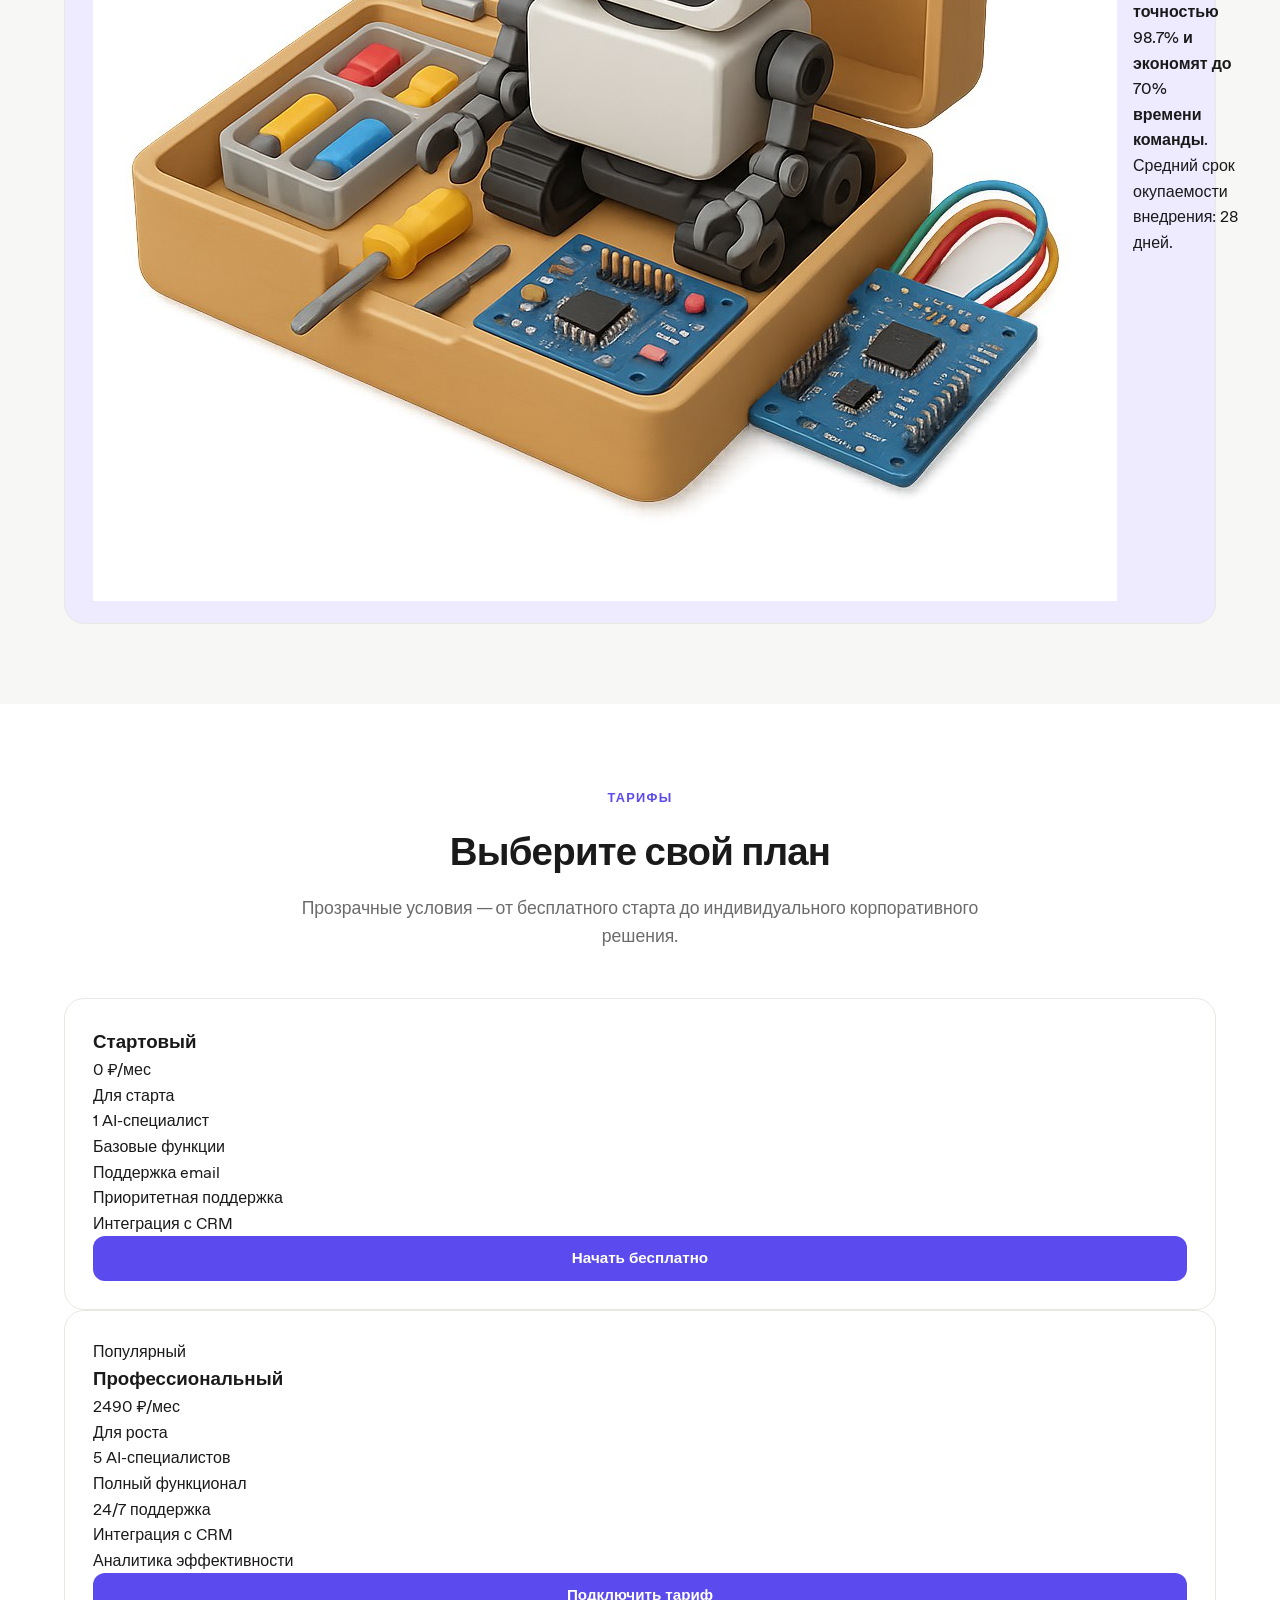
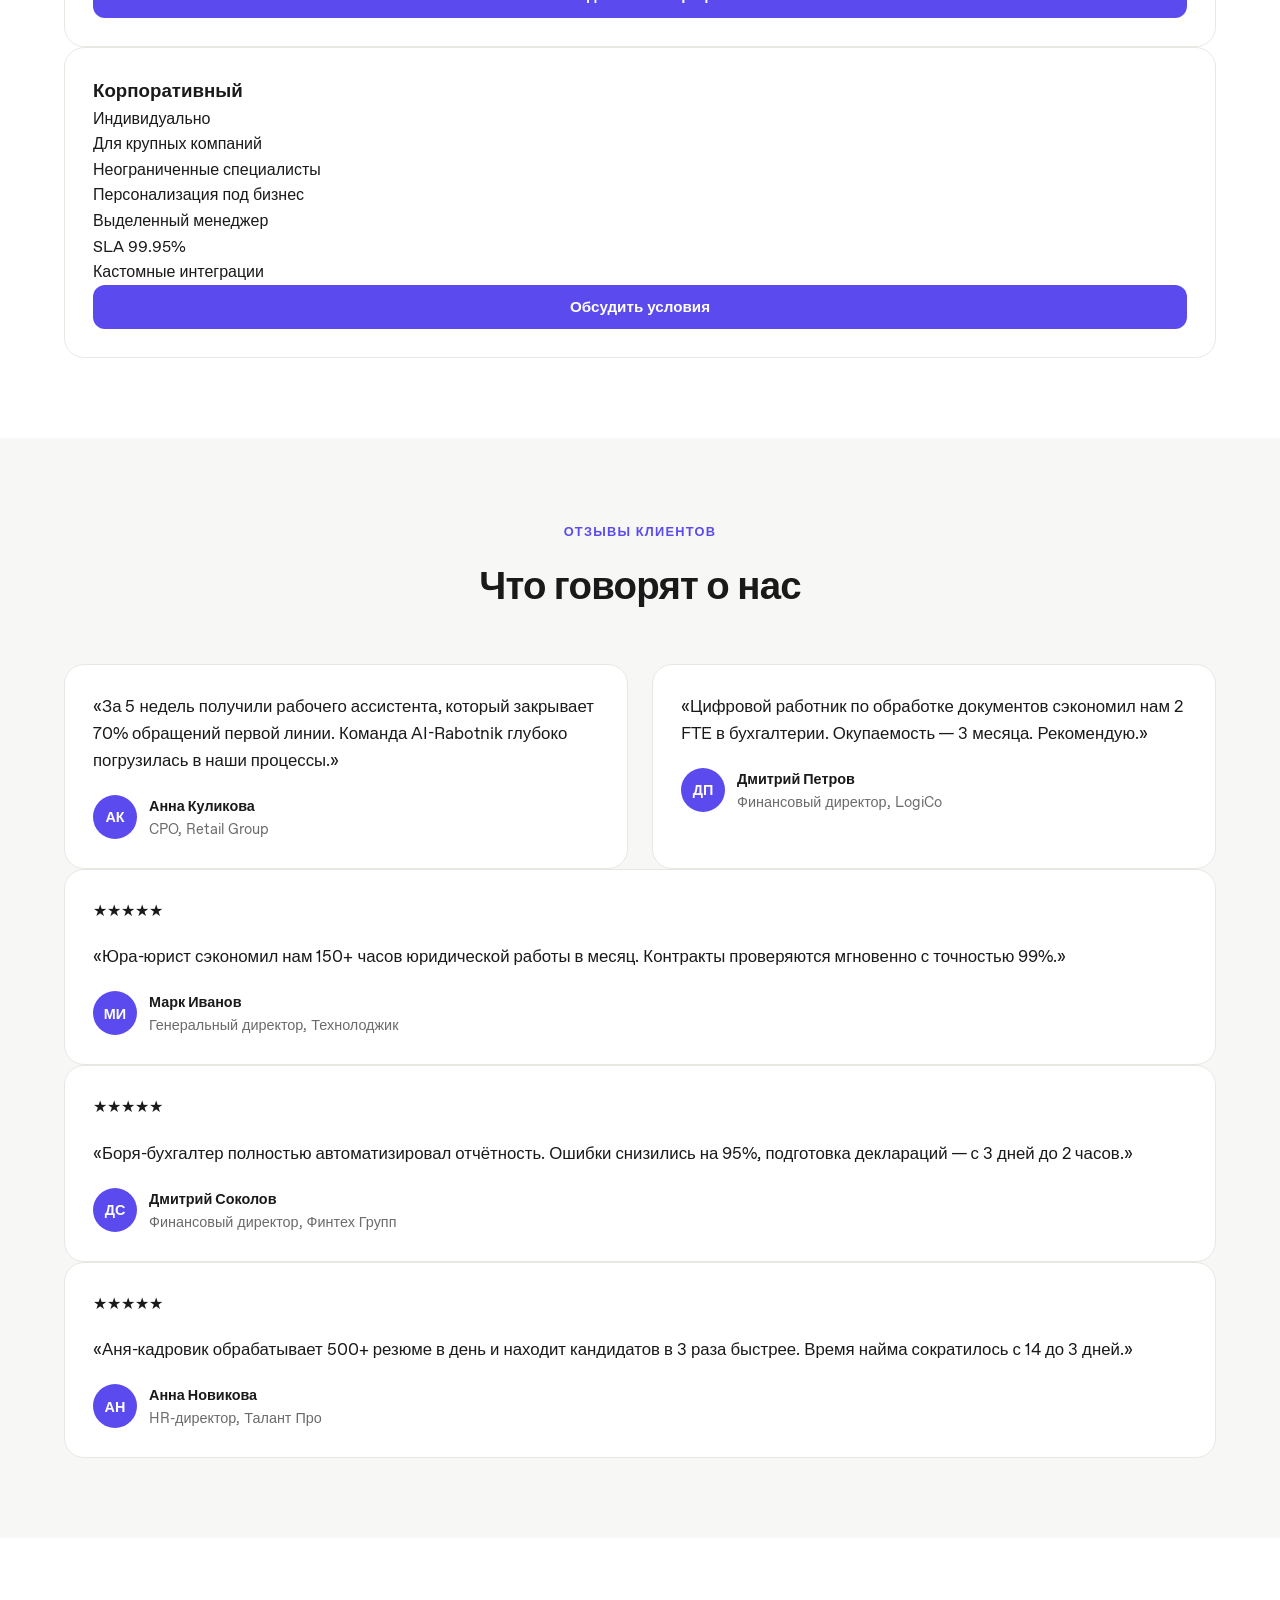
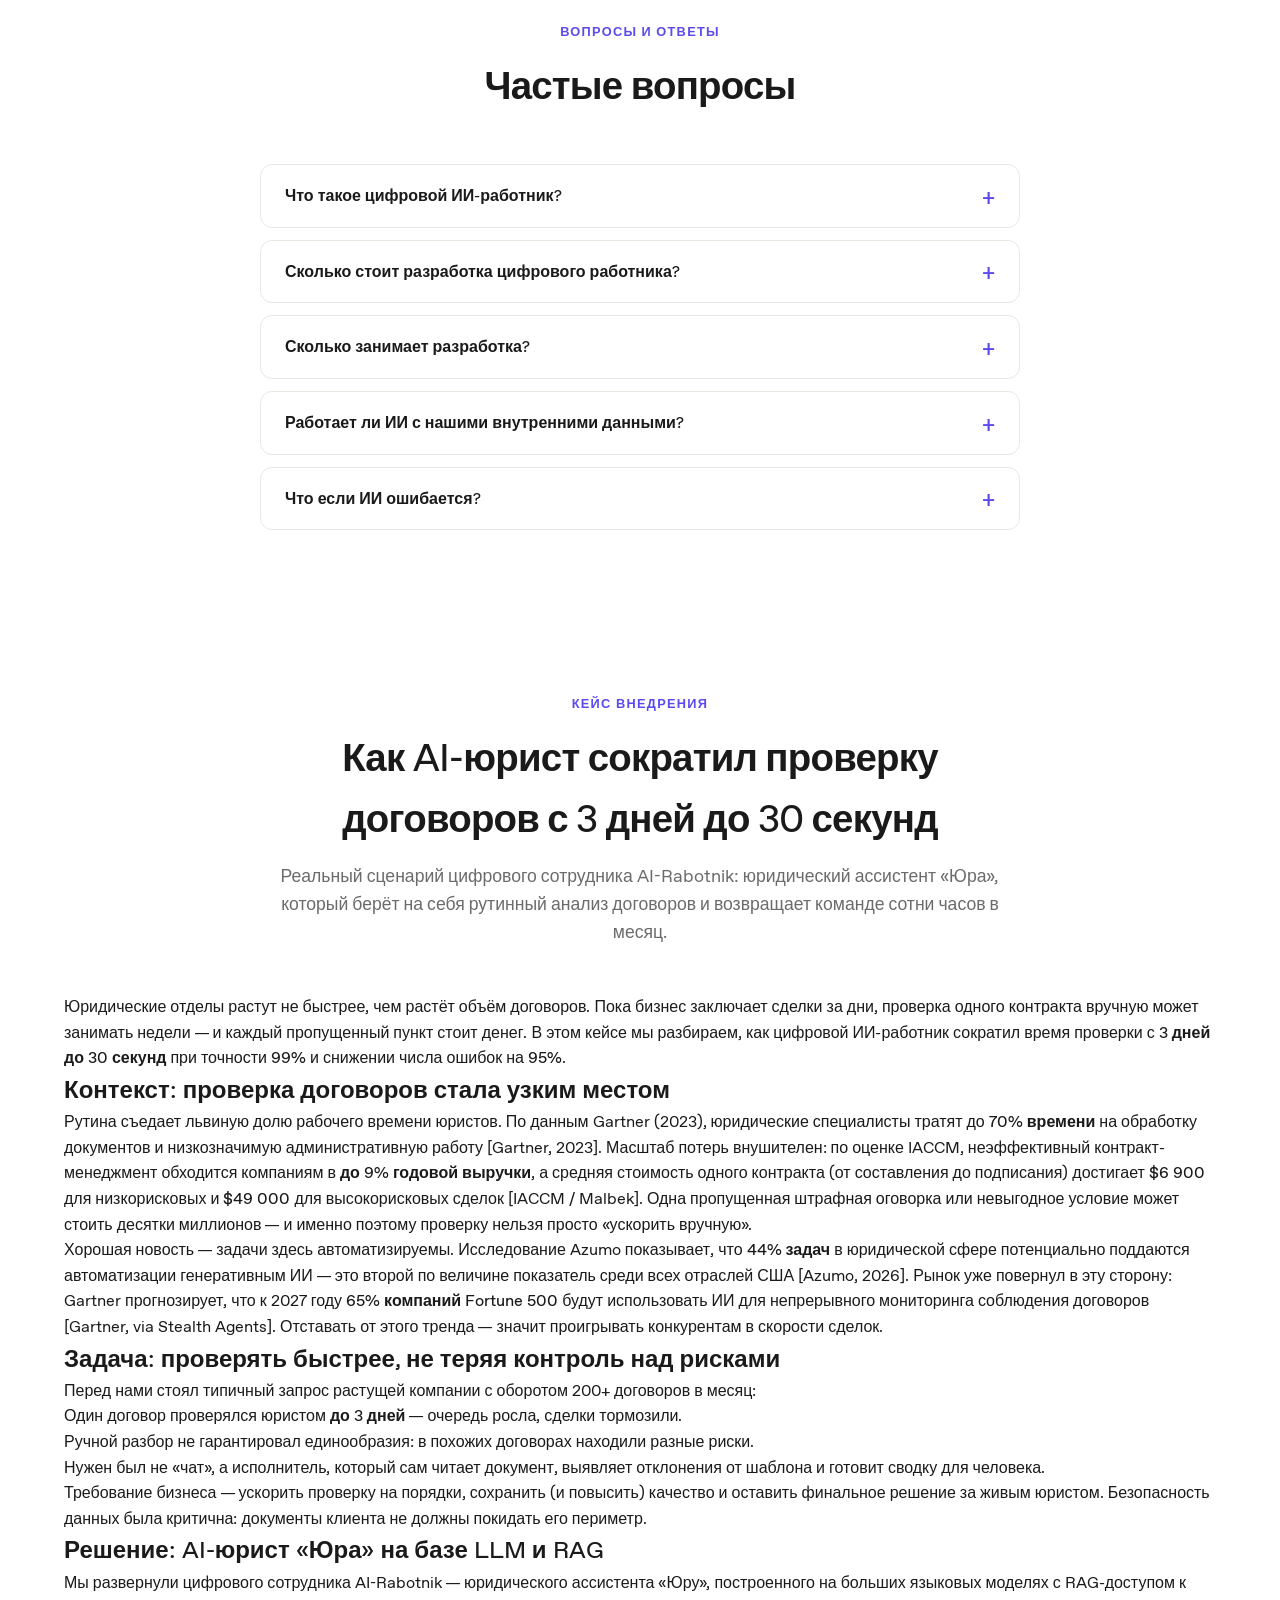
==== commit 09d7ce67: "feat(ai-rabotnik): publish SEO case study 'AI-юрист: 3 дня → 30 сек' (B1) - Insert case section #cas" ====
--- a/ai-rabotnik/index.html
+++ b/ai-rabotnik/index.html
@@ -185,6 +185,7 @@
       <a href="#process">Процесс</a>
       <a href="#cases">Кейсы</a>
       <a href="#reviews">Отзывы</a>
+      <a href="#case-ai-lawyer">Кейс</a>
       <a href="#faq">FAQ</a>
     </nav>
     <button class="btn btn-primary nav-cta" data-open-modal data-analytics="cta_header">Оставить заявку</button>
@@ -198,6 +199,7 @@
     <a href="#process">Процесс</a>
     <a href="#cases">Кейсы</a>
     <a href="#reviews">Отзывы</a>
+    <a href="#case-ai-lawyer">Кейс</a>
     <a href="#pricing">Тарифы</a>
     <a href="#faq">FAQ</a>
     <button class="btn btn-primary" data-open-modal>Оставить заявку</button>
@@ -678,6 +680,59 @@
         <summary>Что если ИИ ошибается?</summary>
         <p>Мы строим систему качества: правила (guardrails), эвалюация ответов, human-in-the-loop для критичных действий. Все диалоги логируются, периодически проводится дообучение.</p>
       </details>
+    </div>
+  </div>
+</section>
+
+
+<section class="section article" id="case-ai-lawyer" aria-labelledby="case-ai-lawyer-h">
+  <div class="container">
+    <header class="section-head">
+      <span class="eyebrow">Кейс внедрения</span>
+      <h1 id="case-ai-lawyer-h" class="section-title">Как AI-юрист сократил проверку договоров с 3 дней до 30 секунд</h1>
+      <p class="section-sub">Реальный сценарий цифрового сотрудника AI-Rabotnik: юридический ассистент «Юра», который берёт на себя рутинный анализ договоров и возвращает команде сотни часов в месяц.</p>
+    </header>
+
+    <div class="article-body">
+      <p>Юридические отделы растут не быстрее, чем растёт объём договоров. Пока бизнес заключает сделки за дни, проверка одного контракта вручную может занимать недели — и каждый пропущенный пункт стоит денег. В этом кейсе мы разбираем, как цифровой ИИ-работник сократил время проверки с <strong>3 дней до 30 секунд</strong> при точности <strong>99%</strong> и снижении числа ошибок на <strong>95%</strong>.</p>
+
+      <h2>Контекст: проверка договоров стала узким местом</h2>
+      <p>Рутина съедает львиную долю рабочего времени юристов. По данным Gartner (2023), юридические специалисты тратят до <strong>70% времени</strong> на обработку документов и низкозначимую административную работу <a href="https://www.capellasolutions.com/blog/legal-teams-waste-too-much-time-on-paperwork---heres-how-to-change-that" target="_blank" rel="noopener">[Gartner, 2023]</a>. Масштаб потерь внушителен: по оценке IACCM, неэффективный контракт-менеджмент обходится компаниям в <strong>до 9% годовой выручки</strong>, а средняя стоимость одного контракта (от составления до подписания) достигает <strong>$6 900</strong> для низкорисковых и <strong>$49 000</strong> для высокорисковых сделок <a href="https://www.malbek.io/blog/the-cost-of-bad-contract-management-infographic" target="_blank" rel="noopener">[IACCM / Malbek]</a>. Одна пропущенная штрафная оговорка или невыгодное условие может стоить десятки миллионов — и именно поэтому проверку нельзя просто «ускорить вручную».</p>
+      <p>Хорошая новость — задачи здесь автоматизируемы. Исследование Azumo показывает, что <strong>44% задач</strong> в юридической сфере потенциально поддаются автоматизации генеративным ИИ — это второй по величине показатель среди всех отраслей США <a href="https://azumo.com/artificial-intelligence/ai-insights/ai-in-law-statistics" target="_blank" rel="noopener">[Azumo, 2026]</a>. Рынок уже повернул в эту сторону: Gartner прогнозирует, что к 2027 году <strong>65% компаний Fortune 500</strong> будут использовать ИИ для непрерывного мониторинга соблюдения договоров <a href="https://stealthagents.com/research/ai-contract-review-automation-statistics-2026" target="_blank" rel="noopener">[Gartner, via Stealth Agents]</a>. Отставать от этого тренда — значит проигрывать конкурентам в скорости сделок.</p>
+
+      <h2>Задача: проверять быстрее, не теряя контроль над рисками</h2>
+      <p>Перед нами стоял типичный запрос растущей компании с оборотом 200+ договоров в месяц:</p>
+      <ul>
+        <li>Один договор проверялся юристом <strong>до 3 дней</strong> — очередь росла, сделки тормозили.</li>
+        <li>Ручной разбор не гарантировал единообразия: в похожих договорах находили разные риски.</li>
+        <li>Нужен был не «чат», а исполнитель, который сам читает документ, выявляет отклонения от шаблона и готовит сводку для человека.</li>
+      </ul>
+      <p>Требование бизнеса — ускорить проверку на порядки, сохранить (и повысить) качество и оставить финальное решение за живым юристом. Безопасность данных была критична: документы клиента не должны покидать его периметр.</p>
+
+      <h2>Решение: AI-юрист «Юра» на базе LLM и RAG</h2>
+      <p>Мы развернули цифрового сотрудника AI-Rabotnik — юридического ассистента «Юру», построенного на больших языковых моделях с RAG-доступом к корпоративной базе договоров и регламентам компании:</p>
+      <ul>
+        <li><strong>Автоматический анализ.</strong> ИИ читает договор целиком, извлекает ключевые поля (стороны, сроки, ответственность, гарантии) и сверяет их с эталонным шаблоном.</li>
+        <li><strong>Выявление рисков.</strong> Система подсвечивает отклонения, невыгодные формулировки и пропущенные обязательные пункты с обоснованием по каждому замечанию.</li>
+        <li><strong>Интеграция.</strong> Ассистент подключён к почте, CRM и 1С: договор поступает на проверку автоматически, результат уходит ответственному юристу.</li>
+        <li><strong>Human-in-the-loop.</strong> ИИ готовит черновик правок и риск-сводку, финальное «подписать / отклонить» остаётся за человеком.</li>
+      </ul>
+      <p>Отдельный плюс — работа с нестандартными случаями. Когда ИИ встречает незнакомую структуру или низкую уверенность в оценке, он не «додумывает», а помечает фрагмент для приоритетной проверки человеком. Так цифровой работник не заменяет экспертизу, а направляет её туда, где она действительно нужна. Развёртывание выполнено в приватном контуре (on-premise / приватное облако), данные не покидают периметр клиента — это соответствует требованиям 152-ФЗ и закрывает вопросы информационной безопасности.</p>
+
+      <h2>Результаты: от 3 дней до 30 секунд</h2>
+      <p>Через 8 недель после запуска цифровой юрист вышел на промышленный режим. Ключевые метрики:</p>
+      <dl class="case-metrics">
+        <div><dt>30 сек</dt><dd>вместо 3 дней на проверку</dd></div>
+        <div><dt>99%</dt><dd>точность анализа</dd></div>
+        <div><dt>−95%</dt><dd>ошибок vs ручная проверка</dd></div>
+        <div><dt>150+ ч</dt><dd>экономии в месяц</dd></div>
+      </dl>
+      <p>Результат согласуется с отраслевыми бенчмарками. Исследование Loio фиксирует: при автоматизации legal-команды экономят <strong>до 82% времени</strong> на рутине, а ИИ проверяет NDA примерно за <strong>26 секунд против 92 минут</strong> у человека при точности выявления ключевых условий <strong>94%</strong> <a href="https://loio.com/guides/business/contract-management-statistics/" target="_blank" rel="noopener">[Loio, 2026]</a>. Аналитики McKinsey оценивают экономию времени на рутинных договорных задачах в диапазоне <strong>50–90%</strong> <a href="https://stealthagents.com/research/ai-contract-review-automation-statistics-2026" target="_blank" rel="noopener">[McKinsey, via Stealth Agents]</a>, а Thomson Reuters — до <strong>240 часов в год</strong> только на первичной проверке контрактов <a href="https://legalcha.in/ai-contract-summarization-read-any-doc-in-minutes/" target="_blank" rel="noopener">[Thomson Reuters, via LegalChain]</a>.</p>
+      <p>Посчитаем на примере клиента: 200 договоров в месяц × 3 дня ожидания в очереди до автоматизации против 30 секунд после. Даже консервативно — только на чтении и разметке — команда высвобождает <strong>150+ часов</strong> экспертного времени ежемесячно. При стоимости часа юриста это окупаемость внедрения за считанные недели, а не месяцы. Скорость также меняет бизнес-логику: контрагенты получают обратную связь в тот же день, и сделки закрываются быстрее, чем у конкурентов, которые всё ещё проверяют вручную.</p>
+
+      <h2>Вывод: цифровой работник — это не замена, а множитель</h2>
+      <p>AI-юрист не увольняет команду — он убирает из её дня сотни часов монотонного чтения. Компания получает предсказуемое качество проверки 24/7, единый стандарт рисков и измеримую экономию. При объёме 200+ договоров в месяц высвобождается <strong>150+ часов</strong> экспертного времени — ресурс, который окупает внедрение за недели.</p>
+      <p>Тот же паттерн применим к бухгалтерии, кадрам и поддержке: цифровой работник берёт повторяемую задачу, стандартизирует её и масштабирует без найма. Начать проще, чем кажется: мы проводим бесплатный аудит, выбираем один пилотный процесс и запускаем прототип за 2–4 недели. Хотите оценить, сколько часов в месяц может вернуть вам AI-юрист? <a href="#top" class="btn btn-primary" data-open-modal data-analytics="cta_case_lawyer">Получить бесплатный аудит задачи</a></p>
     </div>
   </div>
 </section>
--- a/ai-rabotnik/parts/styles-extra.css
+++ b/ai-rabotnik/parts/styles-extra.css
@@ -570,3 +570,35 @@
   .hero-team { flex-wrap: wrap; gap: 10px; }
   .role-strip img { width: 40px; height: 40px; }
 }
+
+/* ===== Article / Case body (контент-генератор) ===== */
+.article-body {
+  max-width: 760px;
+  margin: 0 auto;
+  font-size: 1.05rem;
+  line-height: 1.7;
+  color: var(--text);
+}
+.article-body p { margin-bottom: 20px; }
+.article-body h2 {
+  font-size: 1.5rem;
+  font-weight: 700;
+  letter-spacing: -0.01em;
+  margin: 36px 0 16px;
+}
+.article-body h3 {
+  font-size: 1.2rem;
+  font-weight: 600;
+  margin: 28px 0 12px;
+}
+.article-body ul, .article-body ol { margin: 0 0 20px 22px; }
+.article-body li { margin-bottom: 8px; }
+.article-body a { color: var(--accent); text-decoration: underline; }
+.article-body strong { font-weight: 700; }
+.article-body blockquote {
+  border-left: 3px solid var(--accent);
+  padding: 4px 0 4px 20px;
+  margin: 24px 0;
+  color: var(--text-muted);
+  font-style: italic;
+}
